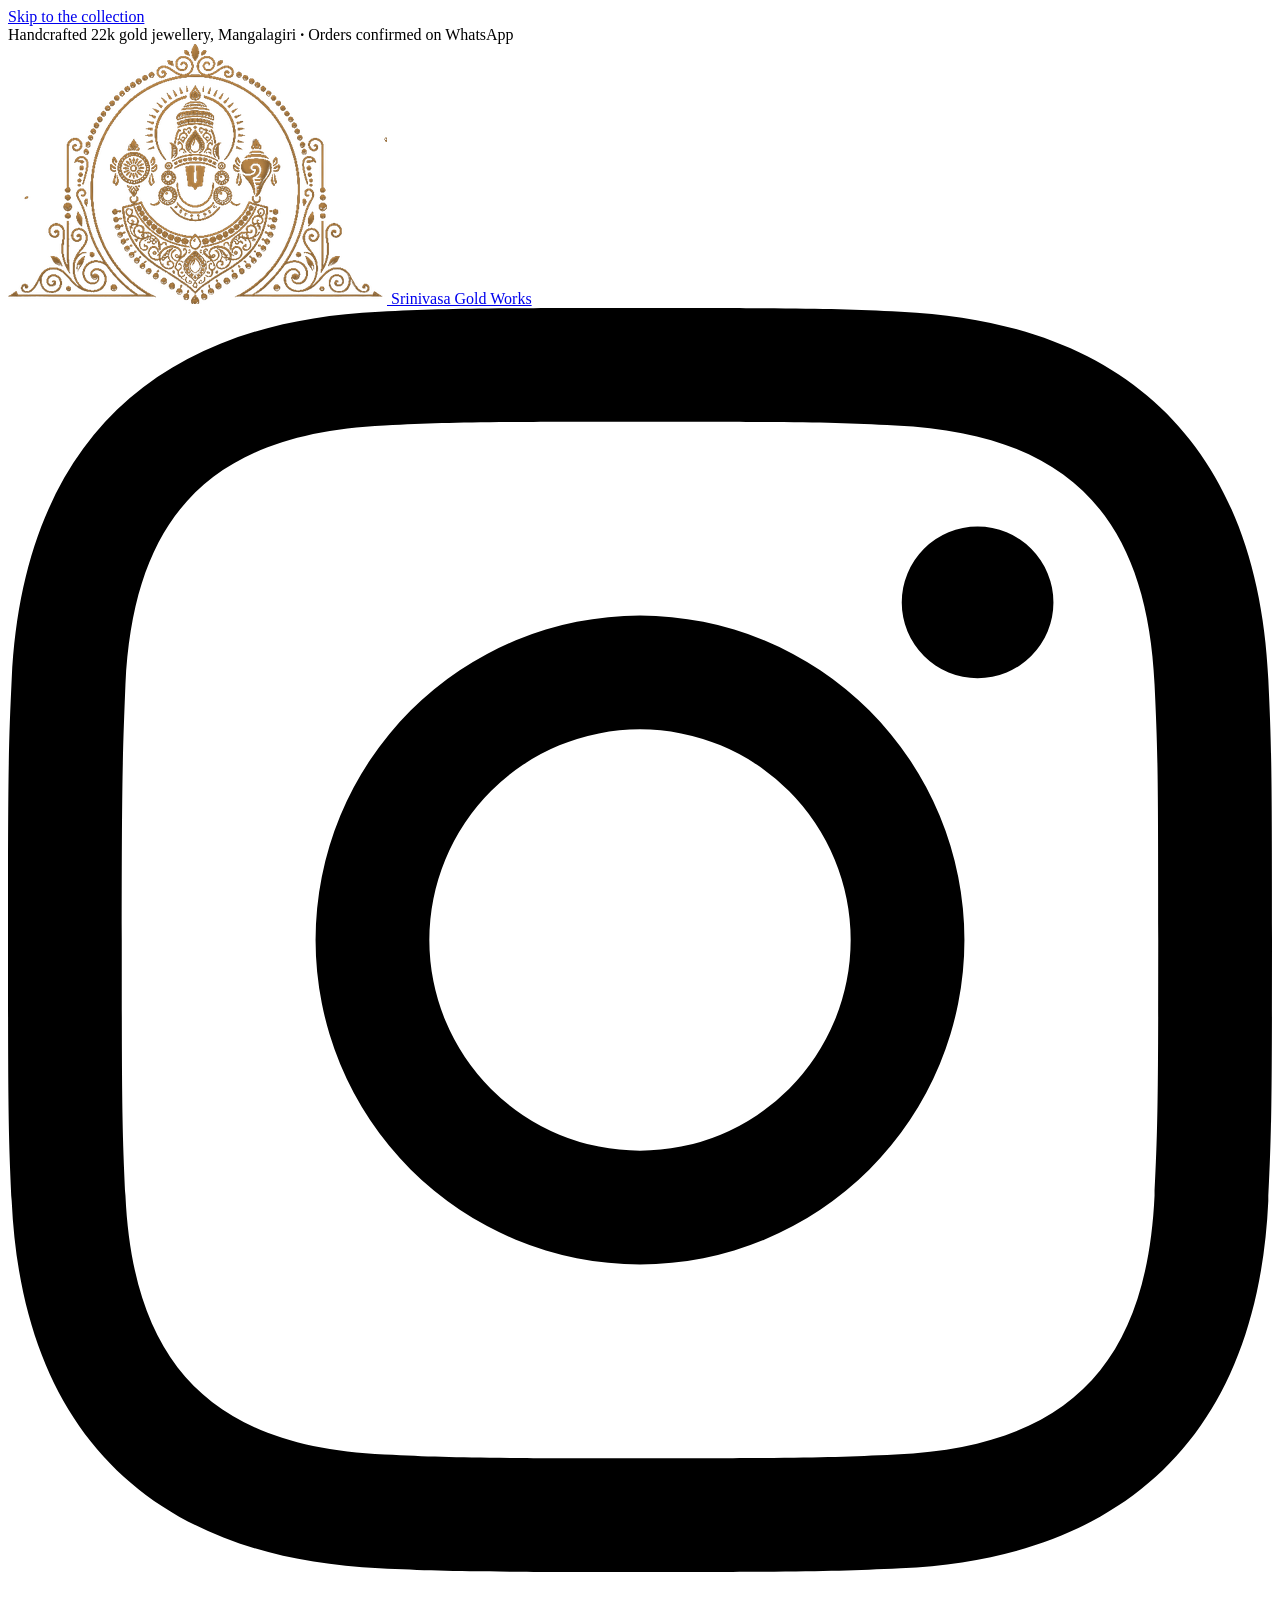
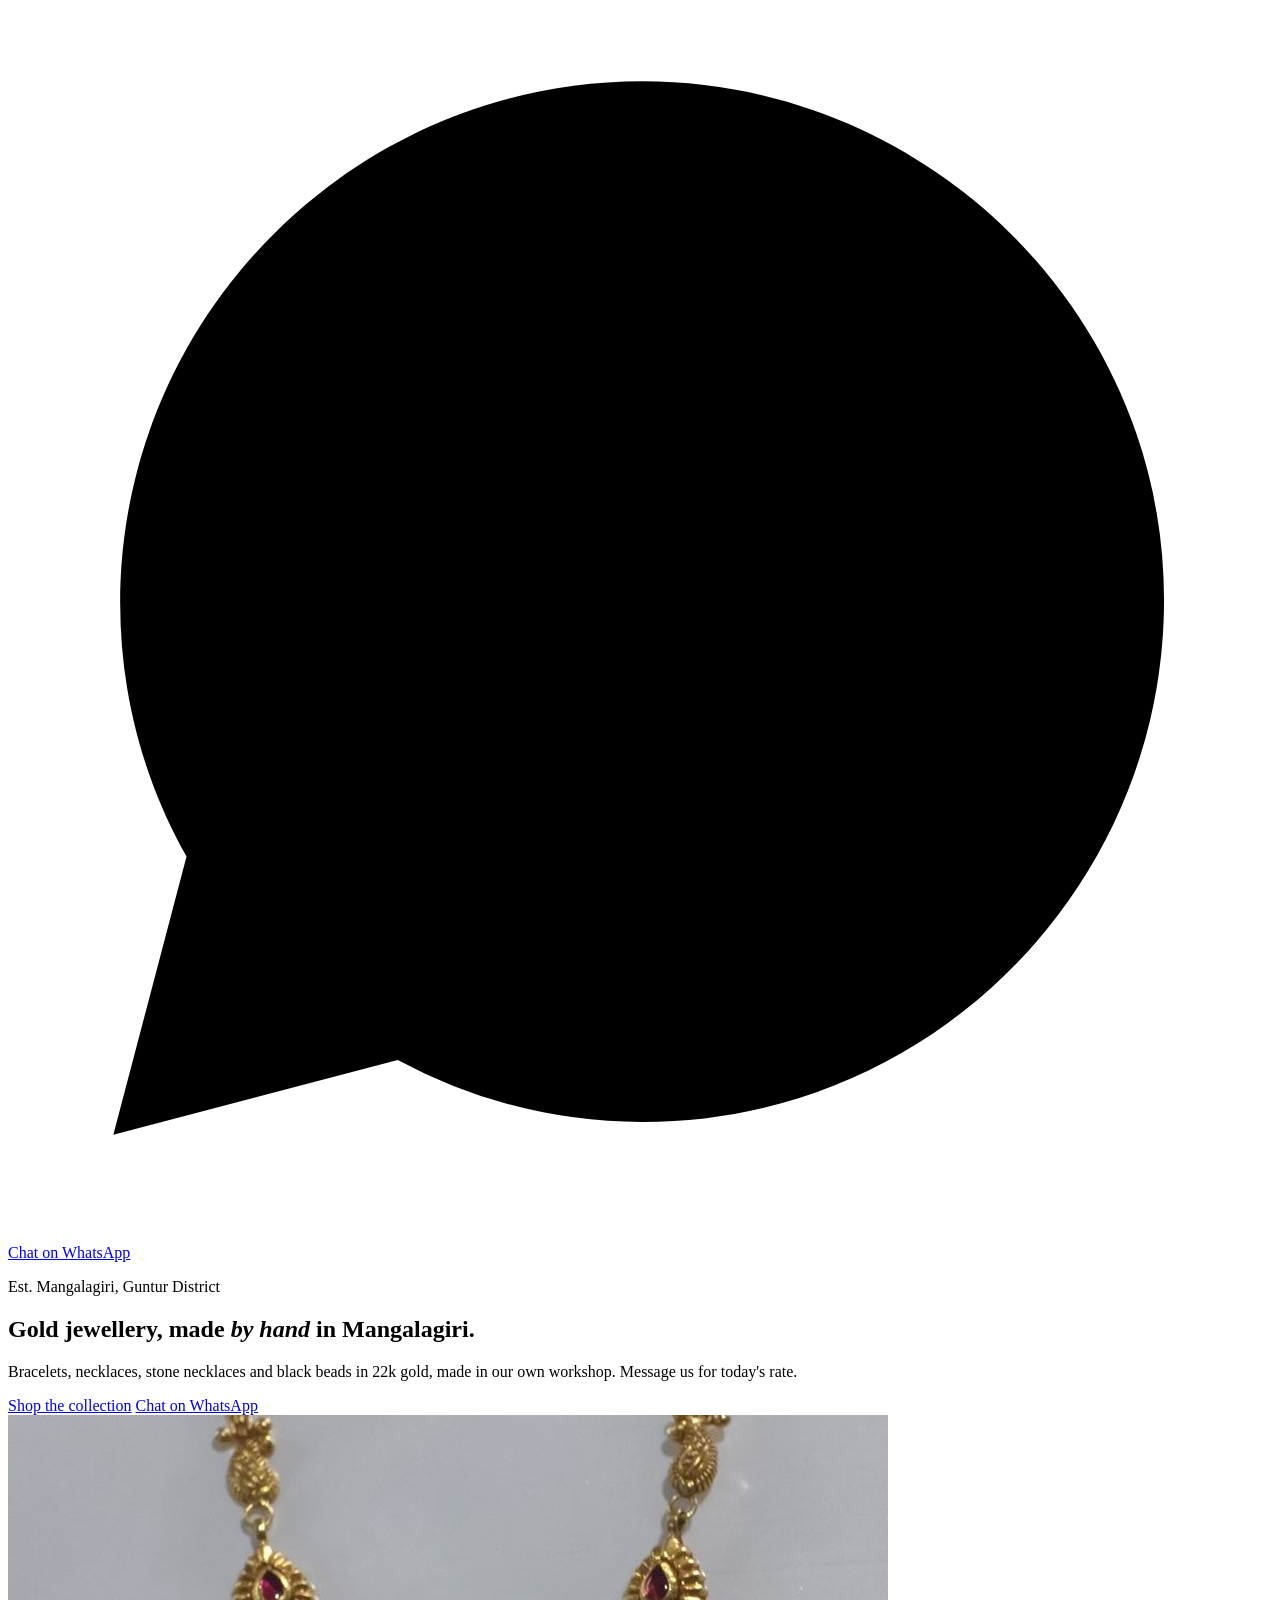
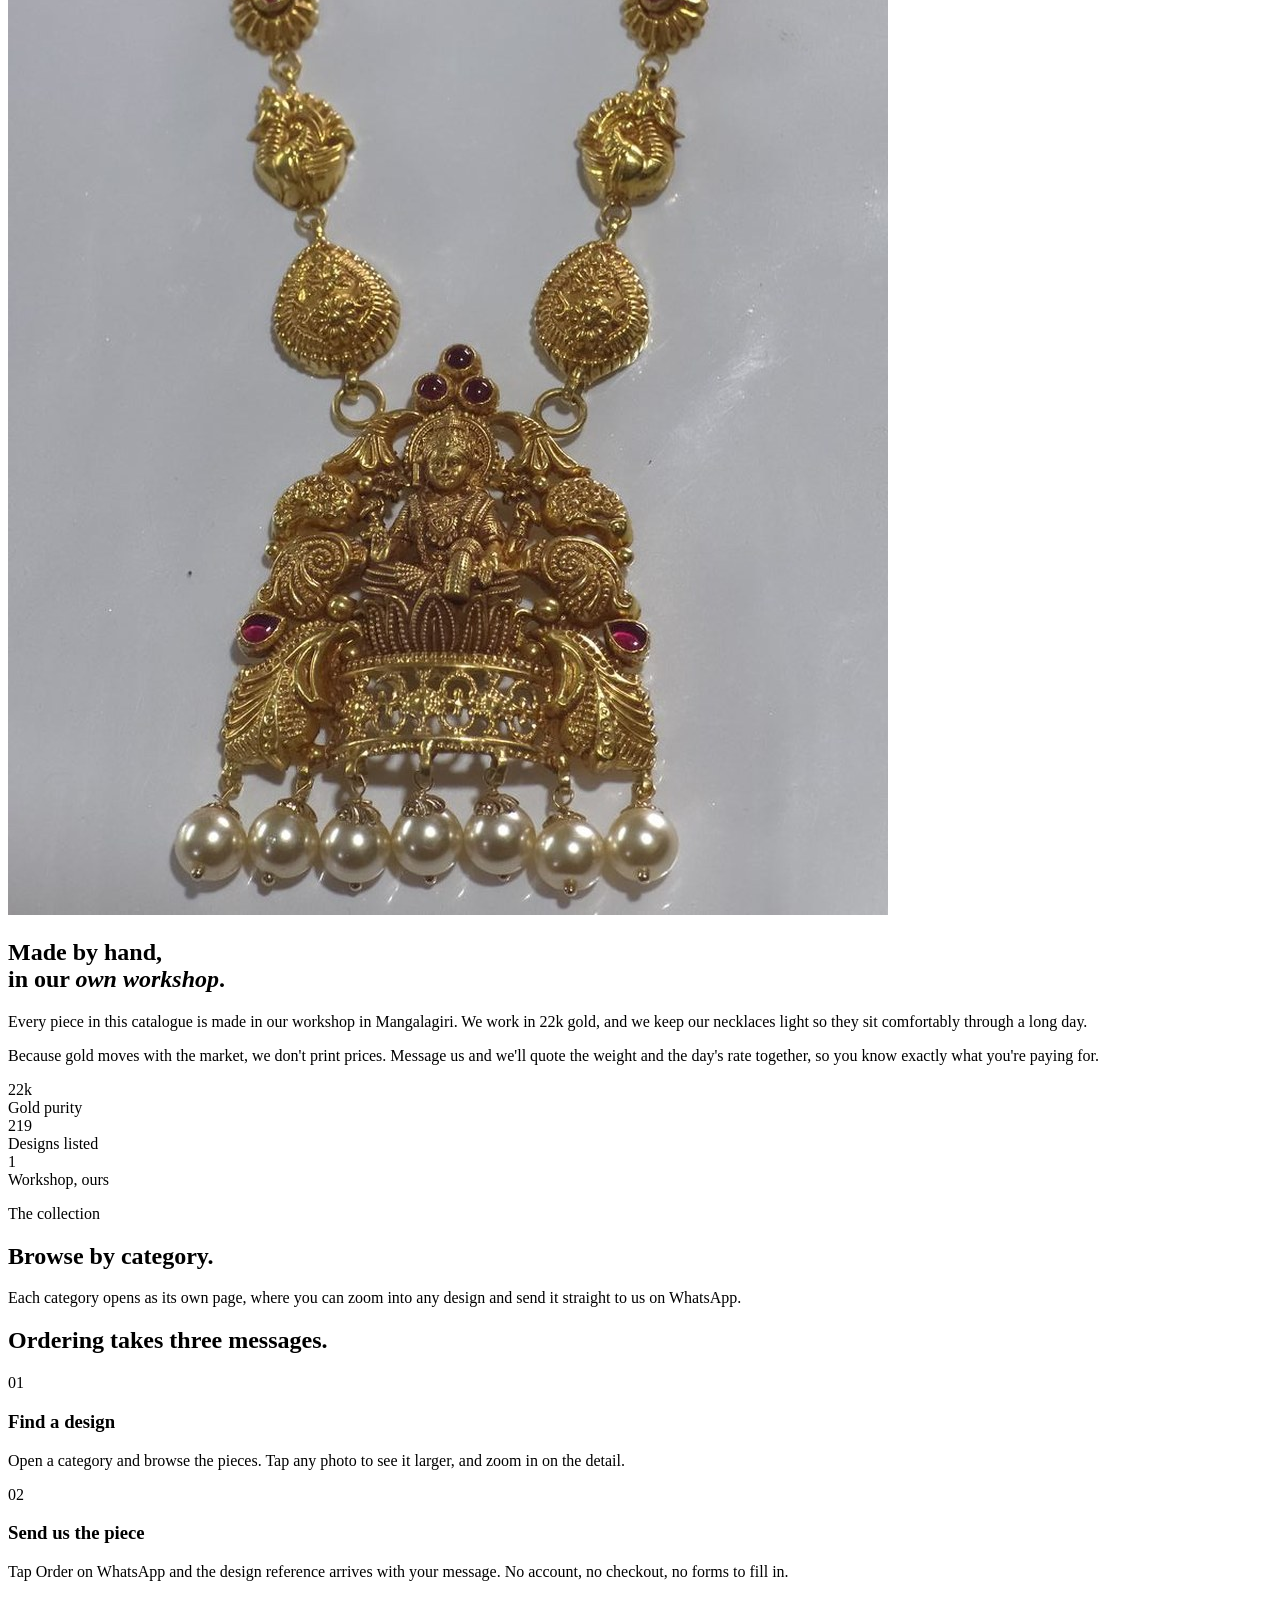
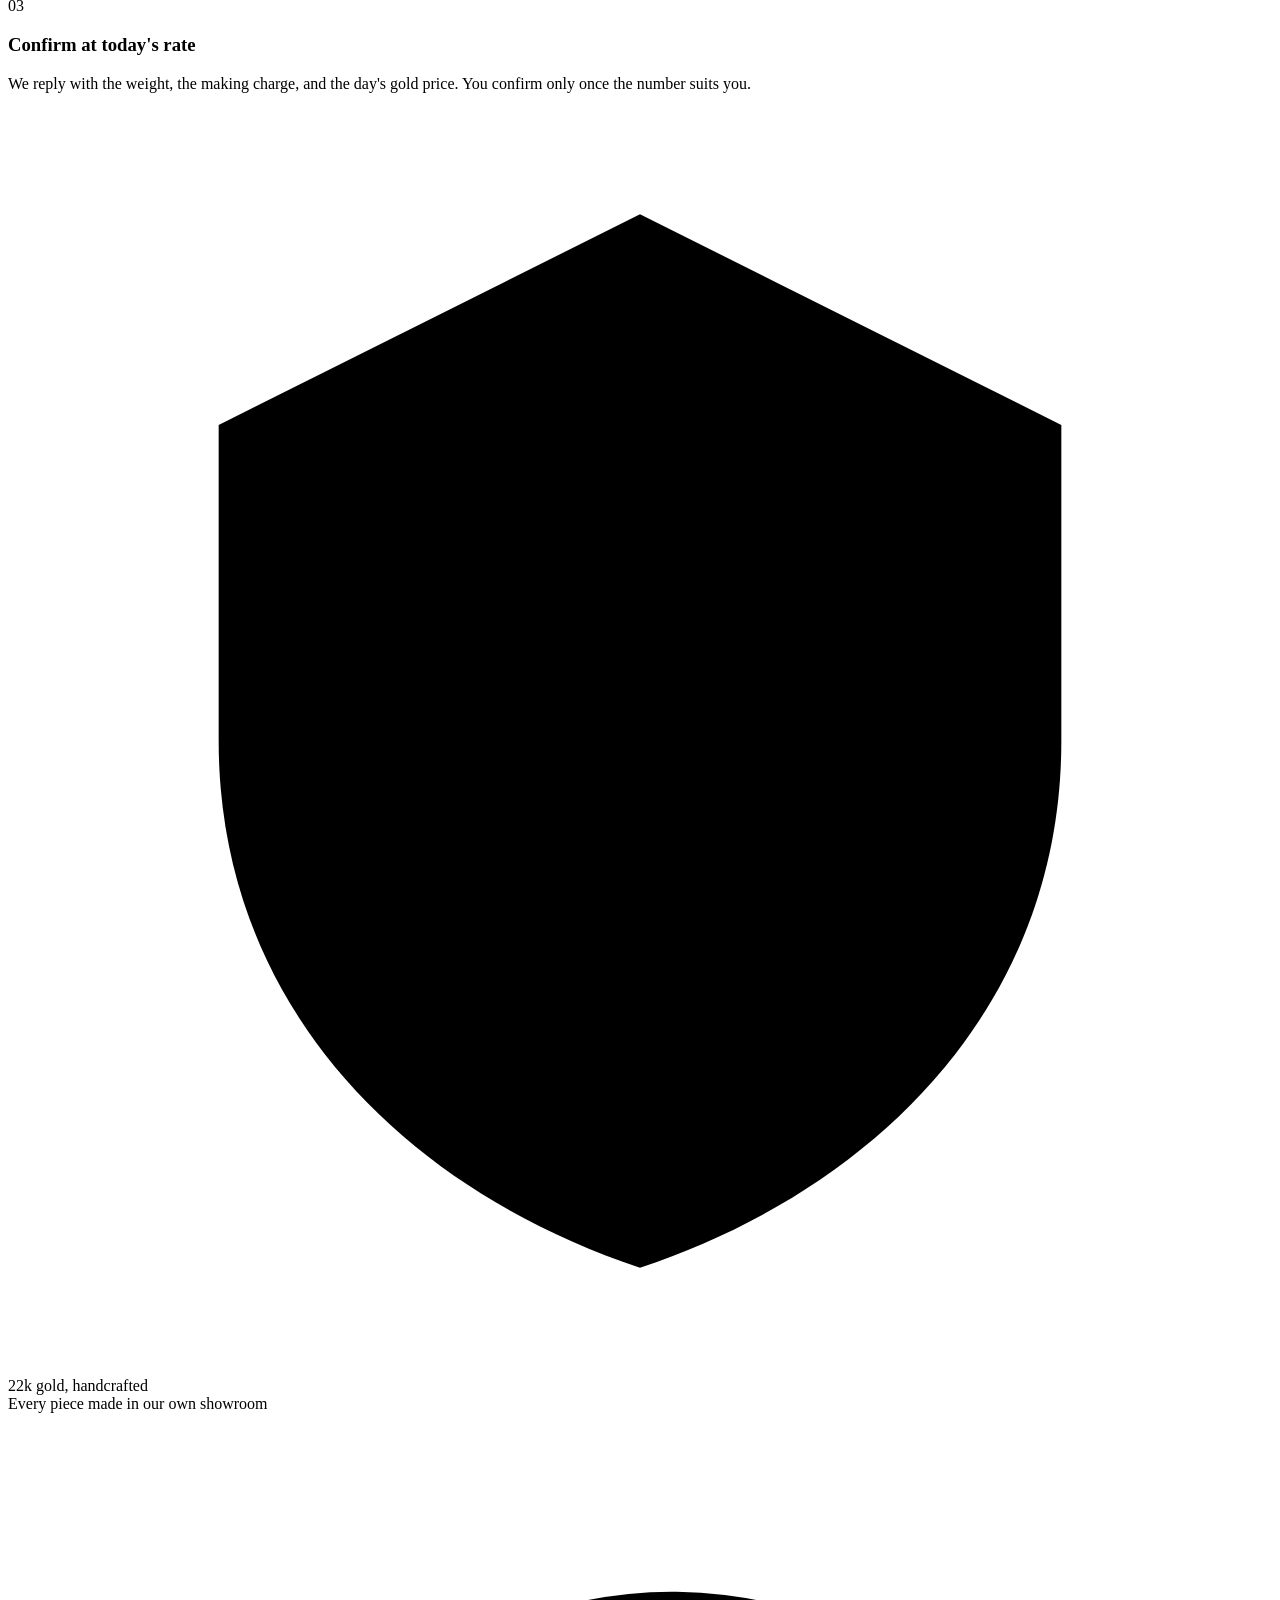
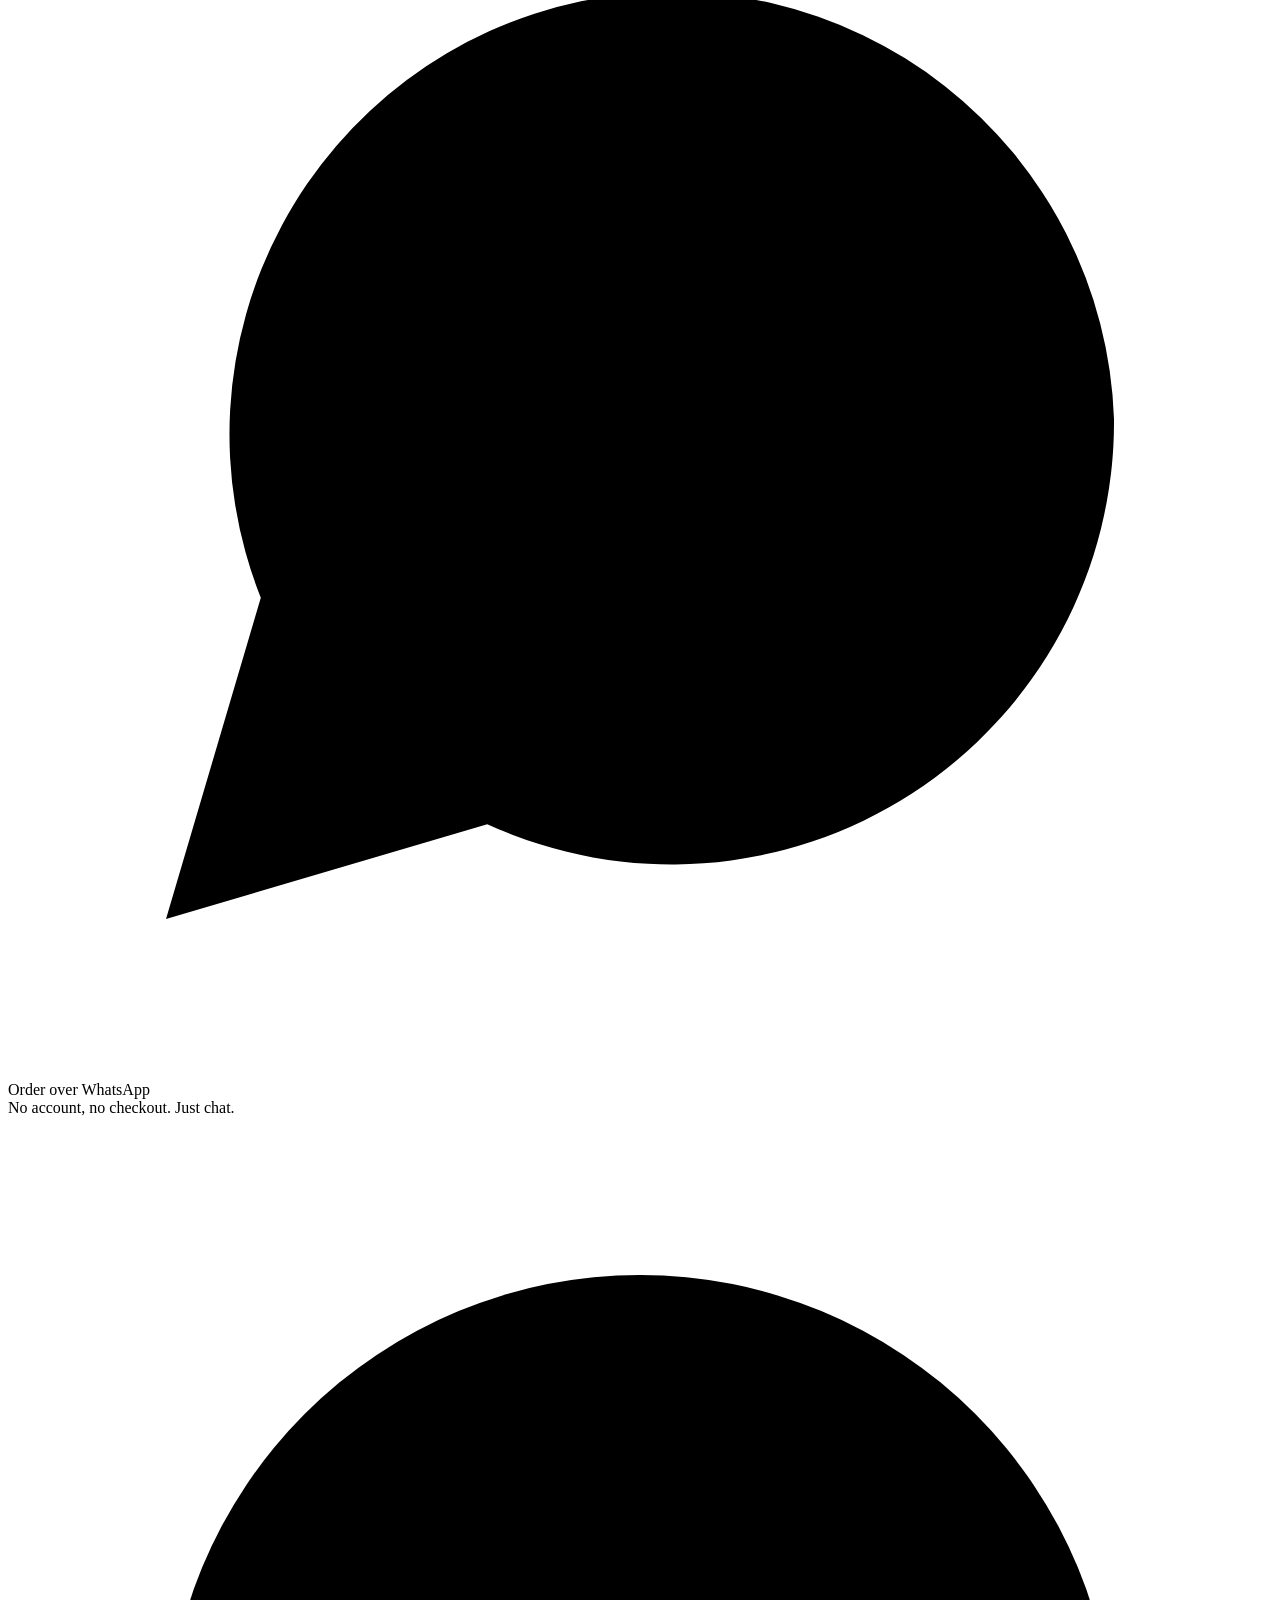
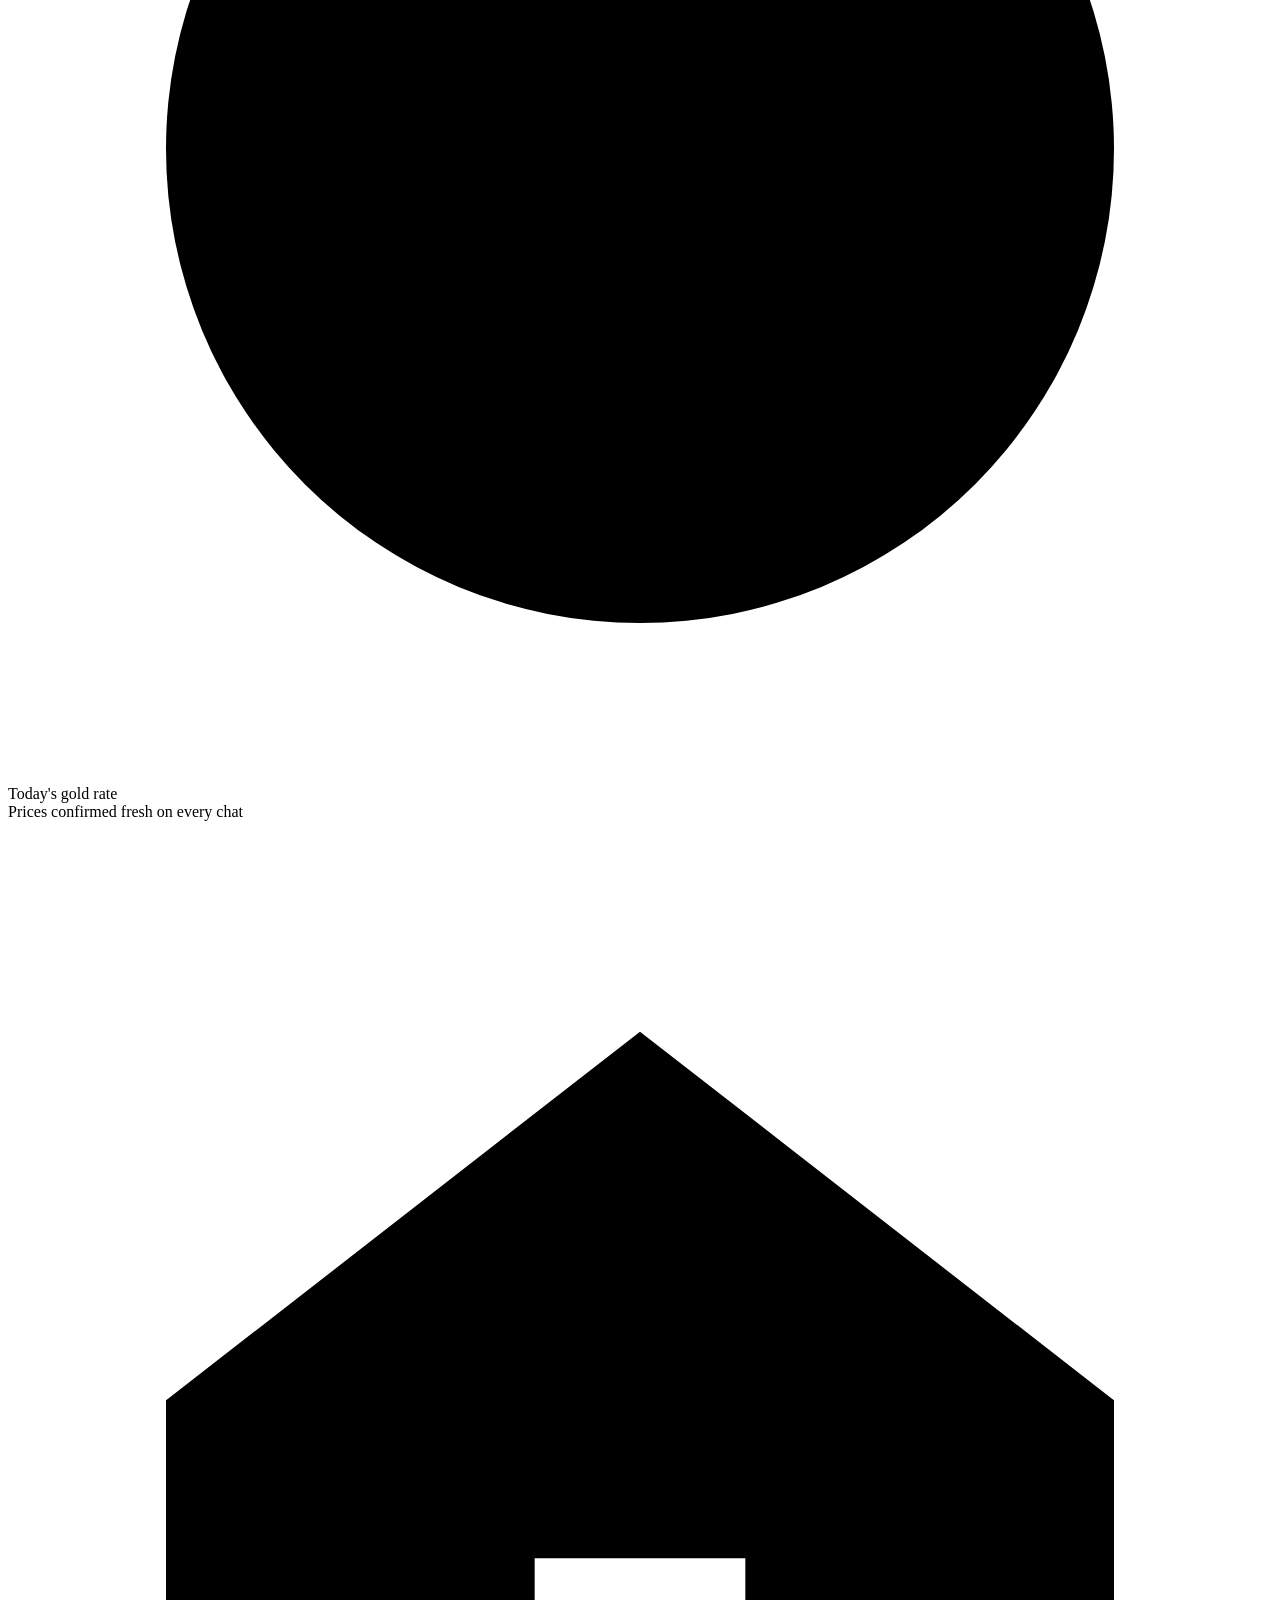
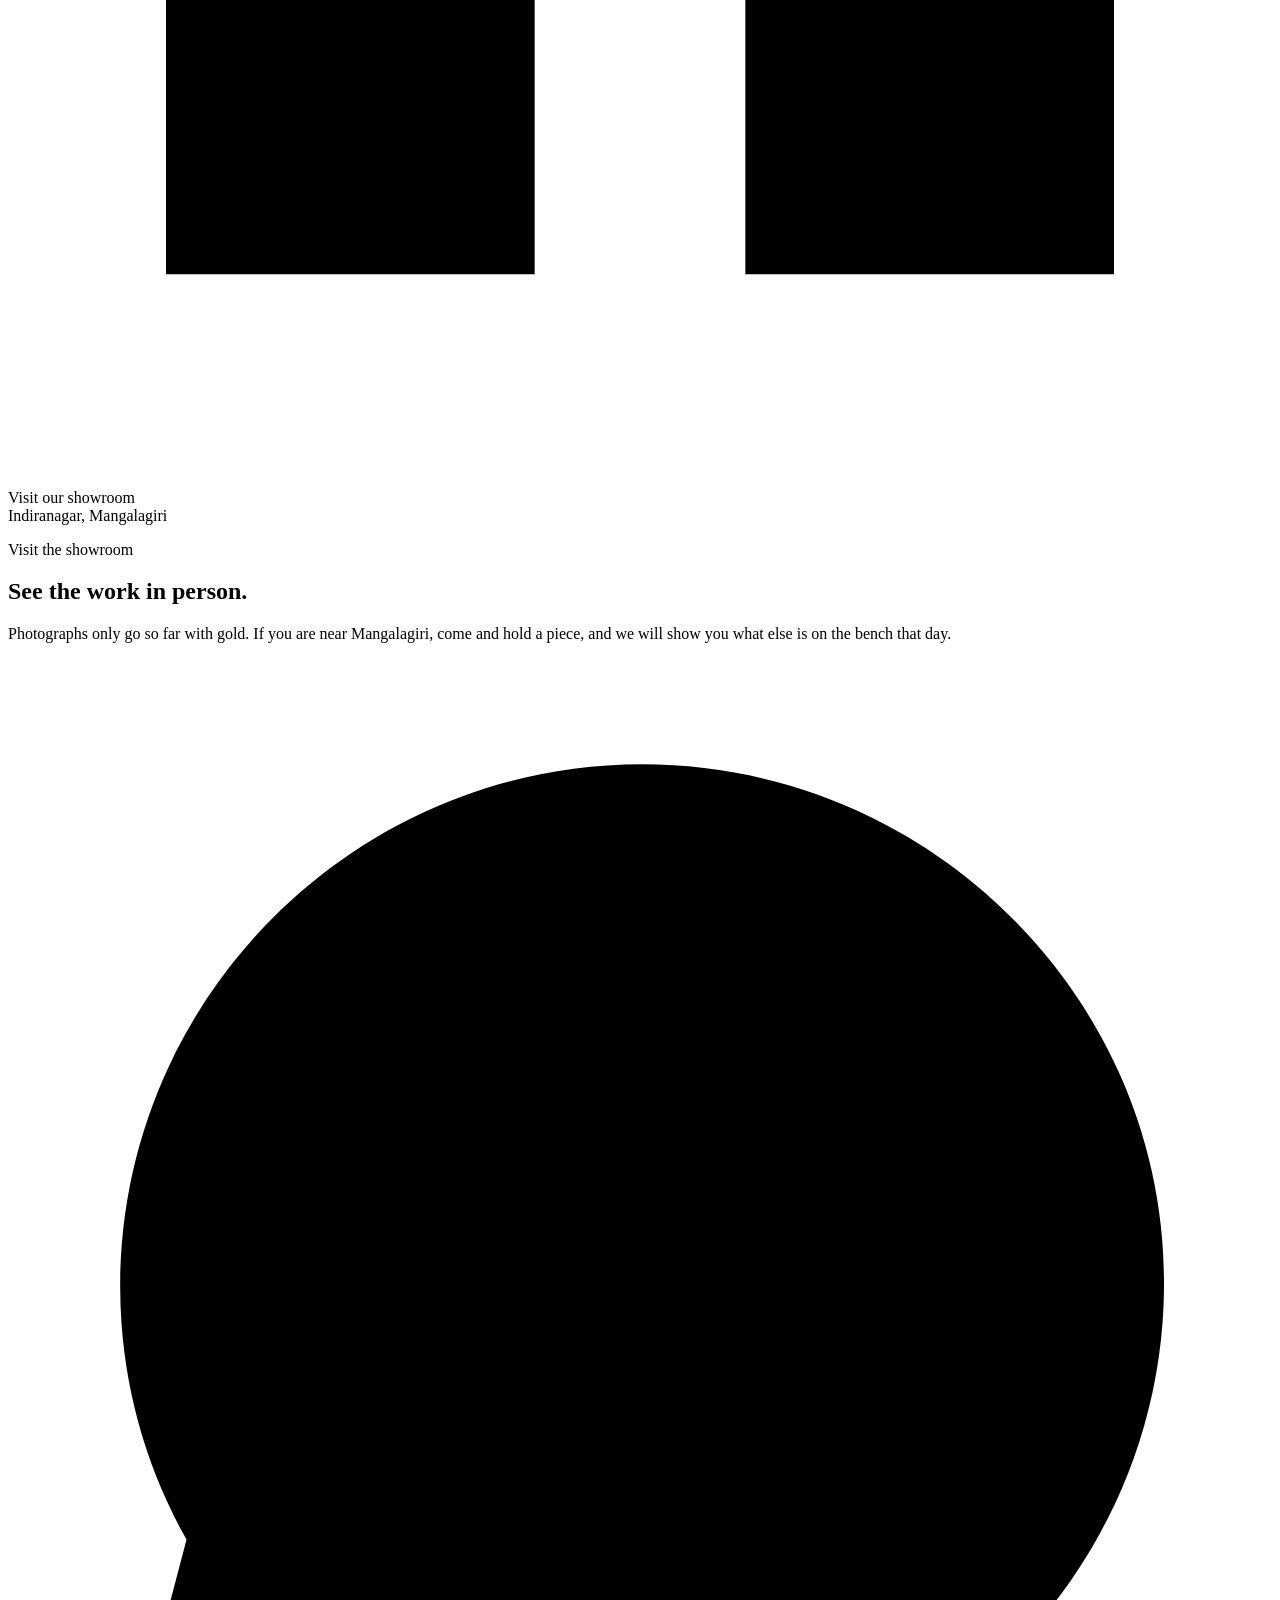
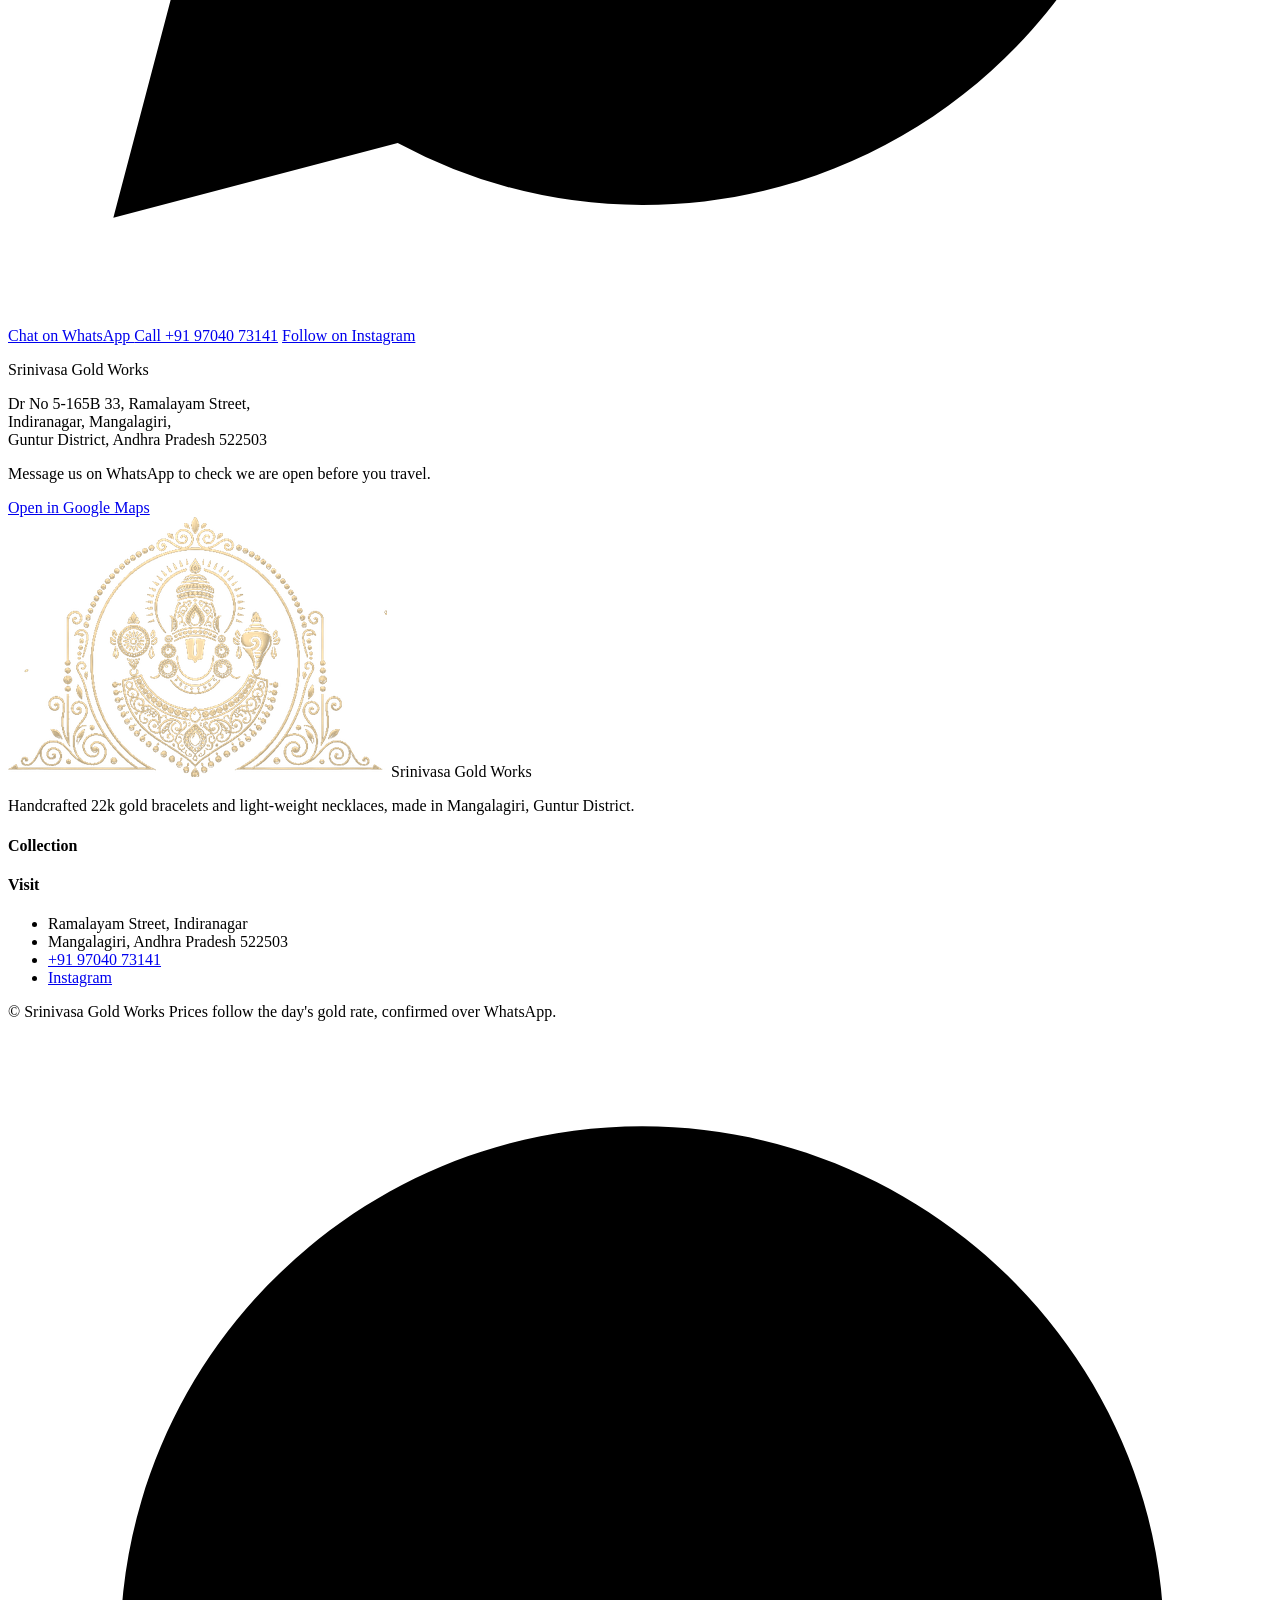
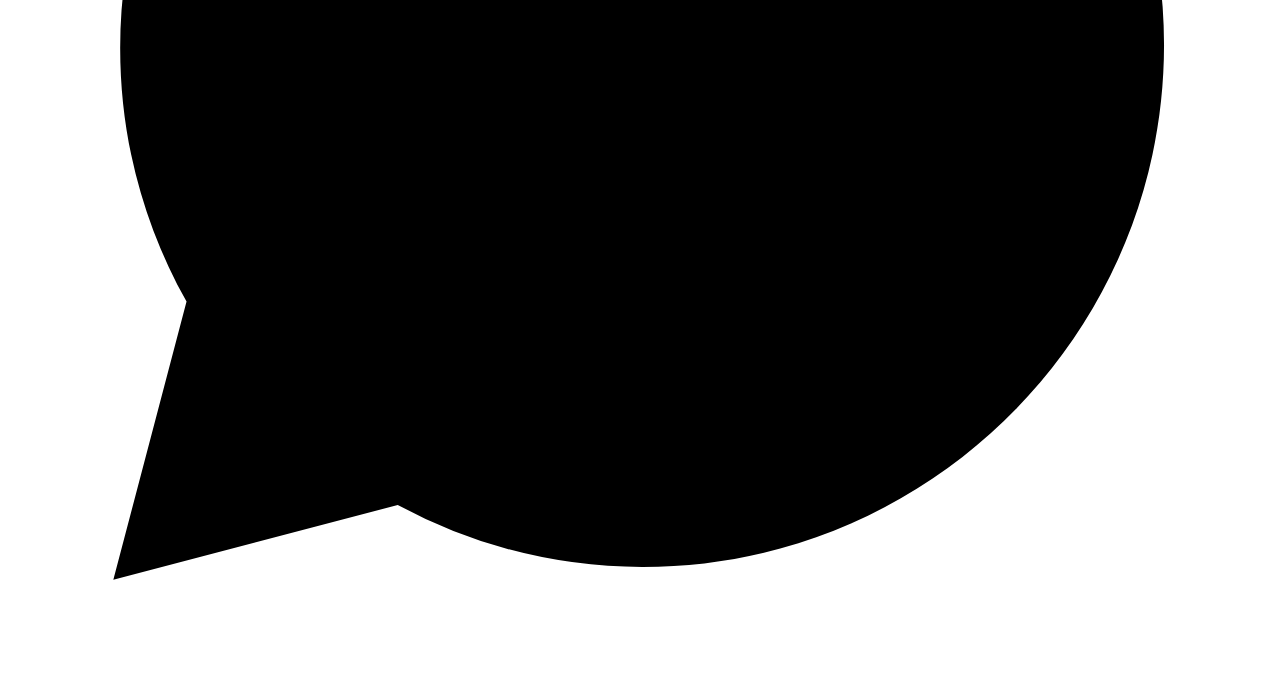
==== index.html @ 6094f3c2 "Never leave content invisible waiting on the reveal observer Hero and section text start at opacity:" ====
<!DOCTYPE html>
<html lang="en">
<head>
<meta charset="UTF-8">
<meta name="viewport" content="width=device-width, initial-scale=1.0">
<title>Srinivasa Gold Works — Fine Gold Jewellery in Mangalagiri</title>
<meta name="description" content="Handcrafted 22k gold bracelets, necklaces, stone necklaces and black beads from Srinivasa Gold Works, Mangalagiri. Browse the collection and confirm today's rate on WhatsApp.">
<meta name="theme-color" content="#0F2338">

<!-- Link preview for WhatsApp shares. Points at GitHub Pages; update both URLs if
     a custom domain is added later. -->
<meta property="og:type" content="website">
<meta property="og:site_name" content="Srinivasa Gold Works">
<meta property="og:title" content="Srinivasa Gold Works — Fine Gold Jewellery in Mangalagiri">
<meta property="og:description" content="Handcrafted 22k gold bracelets and light-weight necklaces. Confirm today's rate on WhatsApp.">
<meta property="og:image" content="https://srinivasagoldworks916.github.io/images/og-card.jpg">
<meta property="og:url" content="https://srinivasagoldworks916.github.io/">
<meta name="twitter:card" content="summary_large_image">

<link rel="icon" type="image/png" href="images/favicon.png">

<link rel="preconnect" href="https://fonts.googleapis.com">
<link rel="preconnect" href="https://fonts.gstatic.com" crossorigin>
<link rel="stylesheet" href="https://fonts.googleapis.com/css2?family=Cormorant+Garamond:ital,wght@0,400;0,500;0,600;0,700;1,400&family=Inter:wght@400;500;600;700&display=swap">
<link rel="stylesheet" href="css/site.css">
<noscript><style>.reveal{opacity:1;transform:none}</style></noscript>
</head>
<body data-page="home">

<a class="skip-link" href="#collection">Skip to the collection</a>

<div class="announce">Handcrafted 22k gold jewellery, Mangalagiri <b>·</b> Orders confirmed on WhatsApp</div>

<header id="siteHeader">
  <div class="header-inner">
    <a class="brand serif" href="index.html" aria-label="Srinivasa Gold Works, home">
      <img src="images/logo-mark.png" alt="" aria-hidden="true">
      Srinivasa Gold Works
    </a>
    <nav class="catnav" id="navChips" aria-label="Sections"></nav>
    <a class="icon-btn" id="headerIg" href="#" target="_blank" rel="noopener" aria-label="Follow Srinivasa Gold Works on Instagram">
      <svg viewBox="0 0 24 24" aria-hidden="true"><path d="M12 2.16c3.2 0 3.58.01 4.85.07 3.25.15 4.77 1.69 4.92 4.92.06 1.27.07 1.65.07 4.85s-.01 3.58-.07 4.85c-.15 3.23-1.66 4.77-4.92 4.92-1.27.06-1.64.07-4.85.07s-3.58-.01-4.85-.07c-3.26-.15-4.77-1.7-4.92-4.92-.06-1.27-.07-1.65-.07-4.85s.02-3.58.07-4.85c.15-3.23 1.66-4.77 4.92-4.92 1.27-.06 1.65-.07 4.85-.07zM12 0C8.74 0 8.33.01 7.05.07c-4.35.2-6.78 2.62-6.98 6.98C.01 8.33 0 8.74 0 12s.01 3.67.07 4.95c.2 4.36 2.62 6.78 6.98 6.98C8.33 23.99 8.74 24 12 24s3.67-.01 4.95-.07c4.35-.2 6.78-2.62 6.98-6.98.06-1.28.07-1.69.07-4.95s-.01-3.67-.07-4.95c-.2-4.35-2.62-6.78-6.98-6.98C15.67.01 15.26 0 12 0zm0 5.84A6.16 6.16 0 1 0 12 18.16 6.16 6.16 0 0 0 12 5.84zM12 16a4 4 0 1 1 0-8 4 4 0 0 1 0 8zm6.41-11.85a1.44 1.44 0 1 0 0 2.88 1.44 1.44 0 0 0 0-2.88z"/></svg>
    </a>
    <a class="btn-wa" id="headerWa" href="#" target="_blank" rel="noopener">
      <svg viewBox="0 0 24 24" aria-hidden="true"><path d="M12.04 2C6.58 2 2.13 6.45 2.13 11.91c0 1.75.46 3.39 1.26 4.81L2 22l5.4-1.42a9.87 9.87 0 0 0 4.64 1.18h.01c5.46 0 9.9-4.45 9.9-9.91C21.96 6.45 17.5 2 12.04 2z"/></svg>
      Chat on WhatsApp
    </a>
  </div>
</header>

<main id="top">

  <section class="hero">
    <div class="hero-inner">
      <div>
        <p class="eyebrow reveal">Est. Mangalagiri, Guntur District</p>
        <h1 class="reveal" style="--d:90ms">Gold jewellery, made <em>by hand</em> in Mangalagiri.</h1>
        <p class="reveal" style="--d:180ms">Bracelets, necklaces, stone necklaces and black beads in 22k gold, made in our own workshop. Message us for today's rate.</p>
        <div class="hero-actions reveal" style="--d:260ms">
          <a class="btn-gold" href="#collection">Shop the collection</a>
          <a class="btn-ghost" id="heroWa" href="#" target="_blank" rel="noopener">Chat on WhatsApp</a>
        </div>
      </div>
      <div class="hero-frame reveal" style="--d:340ms">
        <img id="heroPhoto" src="images/hero.jpg"
             alt="A 22k gold temple necklace pendant with ruby and pearl detail">
      </div>
    </div>
  </section>

  <template id="framePlaceholder">
    <div class="frame-empty">
      <svg viewBox="0 0 24 24" fill="none" aria-hidden="true">
        <path d="M12 2 L4 9 L12 22 L20 9 Z" stroke="#E4C99A" stroke-width="1"/>
        <path d="M4 9 H20 M8.5 9 L12 2 L15.5 9" stroke="#E4C99A" stroke-width=".7"/>
      </svg>
      <span>Photography coming soon</span>
    </div>
  </template>

  <section class="craft">
    <div class="wrap craft-grid">
      <h2 class="reveal">Made by hand,<br>in our <em>own workshop</em>.</h2>
      <div class="craft-body">
        <p class="reveal">Every piece in this catalogue is made in our workshop in Mangalagiri. We work in 22k gold, and we keep our necklaces light so they sit comfortably through a long day.</p>
        <p class="reveal" style="--d:90ms">Because gold moves with the market, we don't print prices. Message us and we'll quote the weight and the day's rate together, so you know exactly what you're paying for.</p>
        <div class="craft-marks reveal" style="--d:180ms">
          <div><div class="n">22k</div><div class="l">Gold purity</div></div>
          <div><div class="n" id="pieceCount">219</div><div class="l">Designs listed</div></div>
          <div><div class="n">1</div><div class="l">Workshop, ours</div></div>
        </div>
      </div>
    </div>
  </section>

  <section class="collection" id="collection">
    <div class="wrap">
      <div class="section-head">
        <div>
          <p class="eyebrow reveal">The collection</p>
          <h2 class="reveal" style="--d:80ms">Browse by category.</h2>
        </div>
        <p class="lede reveal" style="--d:140ms">Each category opens as its own page, where you can zoom into any design and send it straight to us on WhatsApp.</p>
      </div>

      <div class="cat-tiles" id="catTiles"></div>
    </div>
  </section>

  <section class="process">
    <div class="wrap">
      <h2 class="reveal">Ordering takes three messages.</h2>
      <div class="steps">
        <div class="step reveal">
          <div class="num">01</div>
          <div>
            <h3>Find a design</h3>
            <p>Open a category and browse the pieces. Tap any photo to see it larger, and zoom in on the detail.</p>
          </div>
        </div>
        <div class="step reveal" style="--d:90ms">
          <div class="num">02</div>
          <div>
            <h3>Send us the piece</h3>
            <p>Tap Order on WhatsApp and the design reference arrives with your message. No account, no checkout, no forms to fill in.</p>
          </div>
        </div>
        <div class="step reveal" style="--d:180ms">
          <div class="num">03</div>
          <div>
            <h3>Confirm at today's rate</h3>
            <p>We reply with the weight, the making charge, and the day's gold price. You confirm only once the number suits you.</p>
          </div>
        </div>
      </div>
    </div>
  </section>

  <section class="trust">
    <div class="wrap trust-grid">
      <div class="trust-item reveal">
        <svg viewBox="0 0 24 24" stroke-width="1.5" aria-hidden="true"><path d="M12 2 L20 6 V12 C20 17 16.5 20.5 12 22 C7.5 20.5 4 17 4 12 V6 Z"/><path d="M9 12 L11 14 L15.5 9.5"/></svg>
        <div><div class="t-title">22k gold, handcrafted</div><div class="t-sub">Every piece made in our own showroom</div></div>
      </div>
      <div class="trust-item reveal" style="--d:70ms">
        <svg viewBox="0 0 24 24" stroke-width="1.5" aria-hidden="true"><path d="M21 11.5a8.4 8.4 0 0 1-11.9 7.7L3 21l1.8-6.1A8.4 8.4 0 1 1 21 11.5z"/></svg>
        <div><div class="t-title">Order over WhatsApp</div><div class="t-sub">No account, no checkout. Just chat.</div></div>
      </div>
      <div class="trust-item reveal" style="--d:140ms">
        <svg viewBox="0 0 24 24" stroke-width="1.5" aria-hidden="true"><circle cx="12" cy="12" r="9"/><path d="M12 7 V12 L15.5 14"/></svg>
        <div><div class="t-title">Today's gold rate</div><div class="t-sub">Prices confirmed fresh on every chat</div></div>
      </div>
      <div class="trust-item reveal" style="--d:210ms">
        <svg viewBox="0 0 24 24" stroke-width="1.5" aria-hidden="true"><path d="M3 11 L12 4 L21 11 V20 H14 V14 H10 V20 H3 Z"/></svg>
        <div><div class="t-title">Visit our showroom</div><div class="t-sub">Indiranagar, Mangalagiri</div></div>
      </div>
    </div>
  </section>

  <section class="visit">
    <div class="wrap visit-grid">
      <div>
        <p class="eyebrow reveal">Visit the showroom</p>
        <h2 class="reveal" style="--d:80ms">See the work in person.</h2>
        <p class="reveal" style="--d:140ms">Photographs only go so far with gold. If you are near Mangalagiri, come and hold a piece, and we will show you what else is on the bench that day.</p>
        <div class="visit-actions reveal" style="--d:200ms">
          <a class="btn-wa" id="visitWa" href="#" target="_blank" rel="noopener">
            <svg viewBox="0 0 24 24" aria-hidden="true"><path d="M12.04 2C6.58 2 2.13 6.45 2.13 11.91c0 1.75.46 3.39 1.26 4.81L2 22l5.4-1.42a9.87 9.87 0 0 0 4.64 1.18h.01c5.46 0 9.9-4.45 9.9-9.91C21.96 6.45 17.5 2 12.04 2z"/></svg>
            Chat on WhatsApp
          </a>
          <a class="link-gold" href="tel:+919704073141">Call +91 97040 73141</a>
          <a class="link-gold" id="visitIg" href="#" target="_blank" rel="noopener">Follow on Instagram</a>
        </div>
      </div>
      <div class="address-card reveal" style="--d:120ms">
        <p class="card-brand serif">Srinivasa Gold Works</p>
        <p class="addr">Dr No 5-165B 33, Ramalayam Street,<br>Indiranagar, Mangalagiri,<br>Guntur District, Andhra Pradesh 522503</p>
        <p class="meta">Message us on WhatsApp to check we are open before you travel.</p>
        <a class="map" id="mapLink" href="#" target="_blank" rel="noopener">Open in Google Maps</a>
      </div>
    </div>
  </section>

</main>

<footer>
  <div class="wrap">
    <div class="foot-grid">
      <div>
        <div class="foot-brand">
          <img src="images/logo-mark-light.png" alt="" aria-hidden="true">
          Srinivasa Gold Works
        </div>
        <p class="foot-tag">Handcrafted 22k gold bracelets and light-weight necklaces, made in Mangalagiri, Guntur District.</p>
      </div>
      <div class="foot-col">
        <h4>Collection</h4>
        <ul id="footCats"></ul>
      </div>
      <div class="foot-col">
        <h4>Visit</h4>
        <ul>
          <li>Ramalayam Street, Indiranagar</li>
          <li>Mangalagiri, Andhra Pradesh 522503</li>
          <li><a href="tel:+919704073141">+91 97040 73141</a></li>
          <li><a href="https://www.instagram.com/srinivasagoldworks/" target="_blank" rel="noopener">Instagram</a></li>
        </ul>
      </div>
    </div>
    <div class="foot-bot">
      <span>&copy; <span id="year"></span> Srinivasa Gold Works</span>
      <span>Prices follow the day's gold rate, confirmed over WhatsApp.</span>
    </div>
  </div>
</footer>

<a class="fab" id="fabWa" href="#" target="_blank" rel="noopener" aria-label="Chat with us on WhatsApp">
  <svg viewBox="0 0 24 24" aria-hidden="true"><path d="M12.04 2C6.58 2 2.13 6.45 2.13 11.91c0 1.75.46 3.39 1.26 4.81L2 22l5.4-1.42a9.87 9.87 0 0 0 4.64 1.18h.01c5.46 0 9.9-4.45 9.9-9.91C21.96 6.45 17.5 2 12.04 2z"/></svg>
</a>

<script src="js/catalog.js"></script>
<script src="js/site.js"></script>
<script src="js/home.js"></script>
</body>
</html>
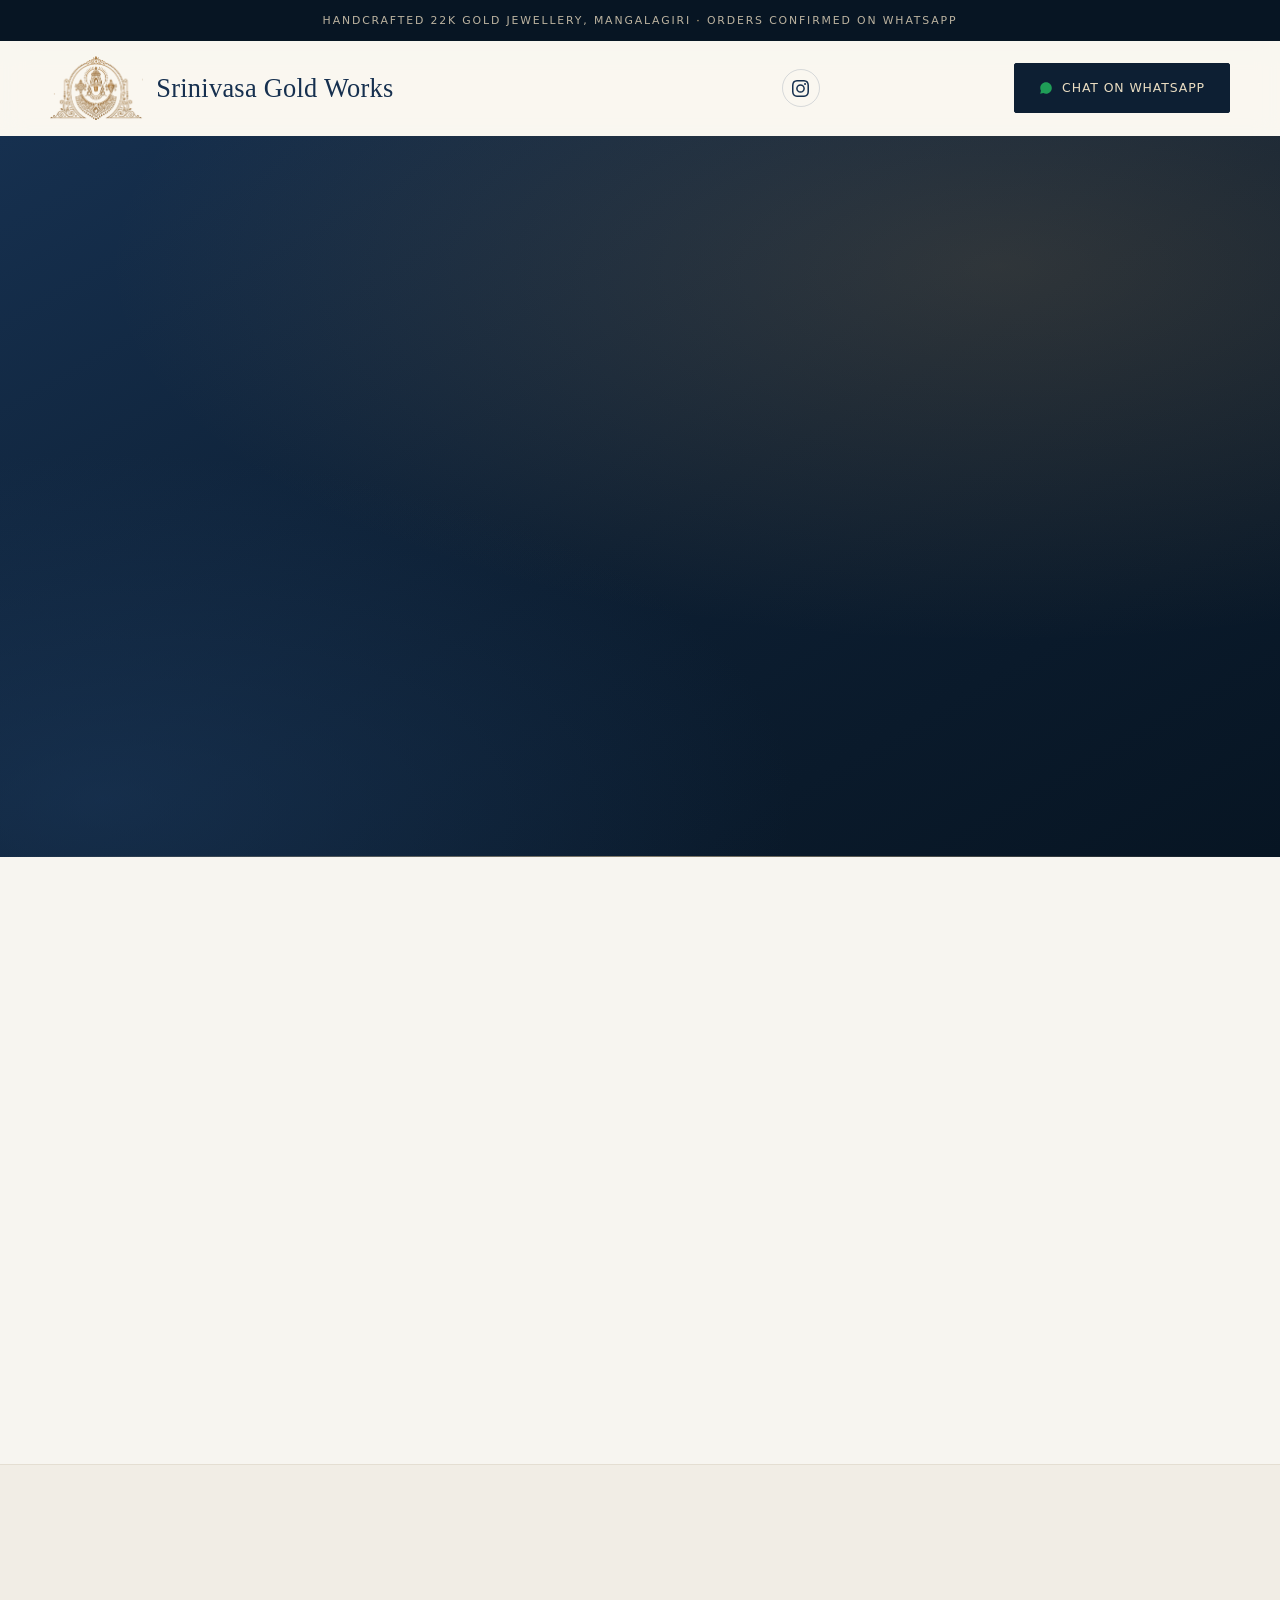
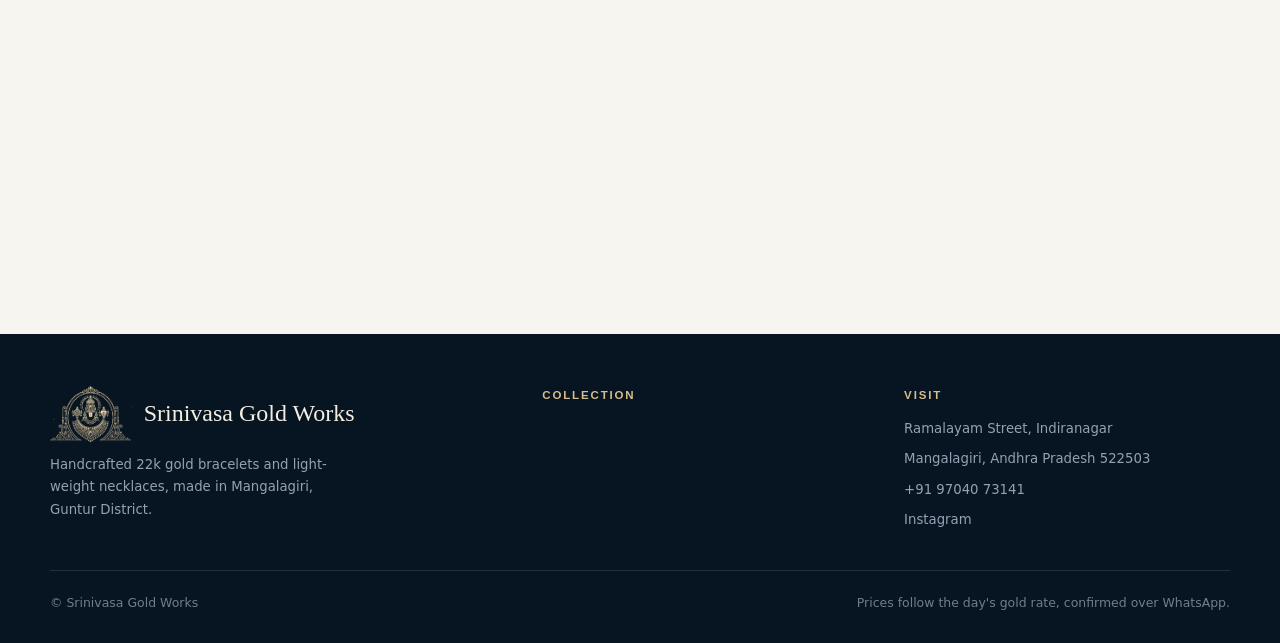
==== commit 34899f66: "Sharpen the interactions: wipe-fill buttons, fading photos, closing CTA - Buttons share one mechanic" ====
--- a/index.html
+++ b/index.html
@@ -23,7 +23,7 @@
 <link rel="preconnect" href="https://fonts.gstatic.com" crossorigin>
 <link rel="stylesheet" href="https://fonts.googleapis.com/css2?family=Cormorant+Garamond:ital,wght@0,400;0,500;0,600;0,700;1,400&family=Inter:wght@400;500;600;700&display=swap">
 <link rel="stylesheet" href="css/site.css">
-<noscript><style>.reveal{opacity:1;transform:none}</style></noscript>
+<noscript><style>.reveal{opacity:1;transform:none}.card-media img,.cat-tile-img{opacity:1}</style></noscript>
 </head>
 <body data-page="home">
 
--- a/css/site.css
+++ b/css/site.css
@@ -0,0 +1,590 @@
+:root{
+  /* Quiet ivory ground, deep ink, one champagne accent. Generous air; hairline rules. */
+  --bg:          #F7F5F0;
+  --cream-deep:  #F1EDE5;
+  --panel:       #FCFBF8;
+  --line:        #E4DED2;
+  --well:        #E8E3D9;
+
+  --navy:        #16304F;
+  --navy-deep:   #0D1F33;
+  --navy-ink:    #071523;
+
+  --gold:        #A8824C;
+  --gold-light:  #D8BC8C;
+  --gold-pale:   #EADDC2;
+
+  --ink:         #1F1C18;
+  --muted:       #7C7568;
+  --muted-light: #A39A8B;
+
+  --whatsapp:      #1F9D57;
+  --whatsapp-dark: #188046;
+
+  --maxw: 1240px;
+  --pad:  30px;
+  --ease: cubic-bezier(.16, 1, .3, 1);
+}
+
+*{ box-sizing:border-box; margin:0; padding:0; }
+html{ scroll-behavior:smooth; scroll-padding-top:96px; -webkit-text-size-adjust:100%; }
+body{
+  background:var(--bg); color:var(--ink);
+  font-family:'Inter',system-ui,sans-serif; line-height:1.6;
+  -webkit-font-smoothing:antialiased; overflow-x:hidden;
+}
+h1,h2,h3,.serif{
+  font-family:'Cormorant Garamond',Georgia,serif; font-weight:500;
+  line-height:1.08; text-wrap:balance;
+}
+a{ color:inherit; text-decoration:none; }
+img{ display:block; max-width:100%; }
+button{ font:inherit; color:inherit; background:none; border:none; cursor:pointer; }
+
+.wrap{ max-width:var(--maxw); margin:0 auto; padding-inline:var(--pad); }
+
+.sr-only{
+  position:absolute; width:1px; height:1px; padding:0; margin:-1px;
+  overflow:hidden; clip:rect(0,0,0,0); white-space:nowrap; border:0;
+}
+.skip-link{
+  position:absolute; left:-9999px; top:0; z-index:200;
+  background:var(--navy-deep); color:var(--gold-pale);
+  padding:12px 20px; border-radius:0 0 4px 0; font-size:.85rem;
+}
+.skip-link:focus{ left:0; }
+:focus-visible{ outline:2px solid var(--gold); outline-offset:3px; border-radius:2px; }
+::selection{ background:var(--gold-pale); color:var(--navy-ink); }
+
+.eyebrow{
+  font-size:.66rem; font-weight:500; letter-spacing:.26em; text-transform:uppercase;
+  color:var(--muted);
+}
+.reveal{
+  opacity:0; transform:translateY(26px);
+  transition:opacity .8s var(--ease), transform .8s var(--ease);
+  transition-delay:var(--d, 0ms);
+}
+.reveal.is-visible{ opacity:1; transform:none; }
+
+.announce{
+  background:var(--navy-ink); color:#BCB3A0;
+  font-size:.68rem; letter-spacing:.17em; text-transform:uppercase;
+  text-align:center; padding:12px 16px;
+}
+.announce b{ color:var(--gold-light); font-weight:500; }
+
+header{
+  position:sticky; top:0; z-index:60;
+  background:rgba(250,247,241,.88); backdrop-filter:blur(12px) saturate(140%);
+  border-bottom:1px solid transparent; transition:border-color .3s ease, box-shadow .3s ease;
+}
+header.stuck{ border-bottom-color:var(--line); box-shadow:0 6px 26px rgba(28,58,94,.06); }
+.header-inner{
+  max-width:var(--maxw); margin:0 auto; padding:15px var(--pad);
+  display:flex; align-items:center; justify-content:space-between; gap:22px; flex-wrap:wrap;
+}
+.brand{ display:flex; align-items:center; gap:13px; font-size:1.65rem; color:var(--navy); letter-spacing:.01em; }
+.brand img{ height:64px; width:auto; flex-shrink:0; }
+
+nav.catnav{ display:flex; gap:21px; }
+nav.catnav a{
+  position:relative; font-size:.82rem; letter-spacing:.01em; color:var(--ink);
+  padding:6px 1px; white-space:nowrap; transition:color .2s ease;
+}
+nav.catnav a::after{
+  content:""; position:absolute; left:0; right:0; bottom:0; height:1.5px;
+  background:var(--gold); transform:scaleX(0); transform-origin:left;
+  transition:transform .3s var(--ease);
+}
+nav.catnav a:hover{ color:var(--navy); }
+nav.catnav a:hover::after,
+nav.catnav a[aria-current="page"]::after{ transform:scaleX(1); }
+nav.catnav a[aria-current="page"]{ color:var(--navy); font-weight:500; }
+
+/* Buttons share one mechanic: a colour wipe from the left on hover. */
+.btn-wa, .btn-ig, .btn-gold, .btn-ghost{
+  position:relative; isolation:isolate; overflow:hidden;
+}
+.btn-wa::before, .btn-ig::before, .btn-gold::before, .btn-ghost::before{
+  content:""; position:absolute; inset:0; z-index:-1;
+  transform:scaleX(0); transform-origin:right;
+  transition:transform .5s var(--ease);
+}
+.btn-wa:hover::before, .btn-ig:hover::before,
+.btn-gold:hover::before, .btn-ghost:hover::before{
+  transform:scaleX(1); transform-origin:left;
+}
+
+/* Primary action: ink, not platform green. The green lives only in the glyph. */
+.btn-wa{
+  display:inline-flex; align-items:center; justify-content:center; gap:9px; white-space:nowrap;
+  font-size:.78rem; font-weight:500; letter-spacing:.07em; text-transform:uppercase;
+  color:var(--gold-pale); background:var(--navy-deep);
+  padding:14px 24px; border-radius:2px; border:1px solid var(--navy-deep);
+  transition:color .4s var(--ease), border-color .4s var(--ease);
+}
+.btn-wa::before{ background:var(--gold-light); }
+.btn-wa:hover{ color:var(--navy-ink); border-color:var(--gold-light); }
+.btn-wa svg{ width:14px; height:14px; fill:var(--whatsapp); flex-shrink:0; transition:fill .4s var(--ease); }
+.btn-wa:hover svg{ fill:var(--navy-ink); }
+
+.icon-btn{
+  display:inline-flex; align-items:center; justify-content:center;
+  width:38px; height:38px; border-radius:50%; color:var(--navy);
+  border:1px solid rgba(28,58,94,.16); flex-shrink:0;
+  transition:border-color .2s ease, background .2s ease, transform .2s var(--ease);
+}
+.icon-btn:hover{ border-color:var(--gold); background:rgba(184,137,79,.08); transform:translateY(-1px); }
+.icon-btn svg{ width:17px; height:17px; fill:currentColor; }
+
+.hero{
+  position:relative; overflow:hidden; color:#F4EEE1;
+  background:
+    radial-gradient(120% 90% at 78% 18%, rgba(168,130,76,.22), transparent 58%),
+    radial-gradient(90% 80% at 8% 92%, rgba(28,58,94,.55), transparent 60%),
+    linear-gradient(150deg, var(--navy) 0%, var(--navy-deep) 52%, var(--navy-ink) 100%);
+}
+.hero::after{
+  content:""; position:absolute; left:0; right:0; bottom:0; height:1px;
+  background:linear-gradient(90deg, transparent, rgba(228,201,154,.55), transparent);
+}
+.hero-inner{
+  max-width:var(--maxw); margin:0 auto; padding:clamp(56px,7vw,88px) var(--pad) clamp(60px,7vw,92px);
+  display:grid; grid-template-columns:1.05fr .95fr; gap:clamp(32px,5vw,72px); align-items:center;
+}
+.hero .eyebrow{ color:var(--gold-light); }
+.hero h1{
+  margin-top:18px;
+  font-size:clamp(2.7rem, 6.6vw, 5.4rem); font-weight:400;
+  line-height:1.03; letter-spacing:-.022em; max-width:15ch;
+}
+.hero h1 em{ font-style:italic; font-weight:400; color:var(--gold-light); }
+.hero p{
+  margin-top:24px; max-width:46ch; font-size:1rem; color:#BAC6D4; line-height:1.85;
+}
+.hero-actions{ margin-top:42px; display:flex; gap:14px; flex-wrap:wrap; }
+.btn-gold, .btn-ghost{
+  display:inline-flex; align-items:center; justify-content:center;
+  font-size:.78rem; font-weight:500; letter-spacing:.14em; text-transform:uppercase;
+  padding:17px 34px; border-radius:2px; border:1px solid transparent;
+  transition:color .4s var(--ease), border-color .4s var(--ease);
+}
+.btn-gold{ background:var(--gold-light); color:#2A1F0C; border-color:var(--gold-light); }
+.btn-gold::before{ background:var(--navy-ink); }
+.btn-gold:hover{ color:var(--gold-light); border-color:var(--navy-ink); }
+.btn-ghost{ border-color:rgba(234,221,194,.32); color:#EADDC2; }
+.btn-ghost::before{ background:var(--gold-light); }
+.btn-ghost:hover{ color:var(--navy-ink); border-color:var(--gold-light); }
+
+.hero-frame{
+  position:relative; aspect-ratio:4/5; width:100%; max-width:390px; margin-inline:auto;
+  border:1px solid rgba(228,201,154,.34); border-radius:3px;
+  background:rgba(9,24,41,.34);
+  display:grid; place-items:center; overflow:hidden;
+}
+.hero-frame::before{
+  content:""; position:absolute; inset:9px; border:1px solid rgba(228,201,154,.16); border-radius:2px;
+  pointer-events:none;
+}
+.hero-frame img{ width:100%; height:100%; object-fit:cover; }
+.hero-frame .frame-empty{ text-align:center; padding:20px; }
+.hero-frame .frame-empty svg{ width:52px; height:52px; margin:0 auto 14px; opacity:.85; }
+.hero-frame .frame-empty span{
+  display:block; font-family:'Cormorant Garamond',serif; font-size:1.05rem;
+  font-style:italic; color:rgba(228,201,154,.75);
+}
+
+
+.craft{ padding:clamp(88px,11vw,156px) 0; }
+.craft-grid{
+  display:grid; grid-template-columns:1fr 1fr; gap:clamp(32px,6vw,80px); align-items:start;
+}
+.craft h2{ font-size:clamp(2.1rem,3.9vw,3.2rem); color:var(--navy); letter-spacing:-.018em; }
+.craft h2 em{ font-style:italic; color:var(--gold); font-weight:500; }
+.craft-body p{ color:#5A5349; font-size:1rem; line-height:1.95; max-width:58ch; }
+.craft-body p + p{ margin-top:18px; }
+.craft-marks{ margin-top:30px; display:flex; gap:34px; flex-wrap:wrap; }
+.craft-marks div{ border-top:1px solid var(--gold); padding-top:11px; }
+.craft-marks .n{ font-family:'Cormorant Garamond',serif; font-size:1.9rem; color:var(--navy); line-height:1; }
+.craft-marks .l{ font-size:.72rem; letter-spacing:.1em; text-transform:uppercase; color:var(--muted); margin-top:5px; }
+
+.collection{ background:var(--cream-deep); padding:clamp(80px,10vw,140px) 0; border-block:1px solid var(--line); }
+.section-head{ display:flex; justify-content:space-between; align-items:flex-end; gap:24px; flex-wrap:wrap; }
+.section-head h2{ font-size:clamp(2.1rem,3.9vw,3.2rem); color:var(--navy); margin-top:18px; letter-spacing:-.018em; }
+.section-head .lede{ color:var(--muted); font-size:.92rem; line-height:1.75; max-width:40ch; }
+
+.cat-tiles{
+  margin-top:34px; display:grid; grid-template-columns:repeat(auto-fit,minmax(272px,1fr)); gap:20px;
+}
+.cat-tile{
+  position:relative; text-align:left; background:var(--panel); overflow:hidden;
+  border:1px solid var(--line); border-radius:5px; padding:22px 20px 20px;
+  transition:border-color .25s ease, box-shadow .25s ease, transform .25s var(--ease);
+}
+.cat-tile:hover{ border-color:var(--gold); }
+.cat-tile .count{ font-size:.64rem; letter-spacing:.22em; text-transform:uppercase; color:var(--muted-light); }
+.cat-tile .catname{
+  font-family:'Cormorant Garamond',serif; font-weight:500; font-size:1.62rem;
+  color:var(--navy); margin-top:8px; letter-spacing:-.01em;
+}
+/* Not-yet-photographed categories: deliberately quiet, not broken-looking. */
+.cat-tile.soon{
+  cursor:default; background:transparent;
+  border-style:dashed; border-color:#DED7C8;
+  display:flex; align-items:center; min-height:150px;
+}
+.cat-tile.soon:hover{ border-color:#DED7C8; }
+.cat-tile.soon .count{ color:var(--muted-light); }
+.cat-tile.soon .catname{ color:var(--muted); }
+.cat-tile.has-cover{ padding:0; display:block; }
+.cat-tile-img{
+  width:100%; aspect-ratio:4/3; object-fit:cover; display:block;
+  transition:transform 1.1s var(--ease), opacity .7s ease;
+}
+.cat-tile.has-cover:hover .cat-tile-img{ transform:scale(1.04); }
+.cat-tile.has-cover .cat-tile-body{
+  padding:16px 20px 18px; background:var(--panel);
+  border-top:1px solid var(--line);
+}
+.cat-blurb{ margin-top:8px; font-size:.83rem; line-height:1.6; color:var(--muted); }
+.cat-go{
+  display:inline-flex; align-items:center; gap:9px;
+  margin-top:16px; font-size:.68rem; font-weight:500;
+  letter-spacing:.18em; text-transform:uppercase; color:var(--gold);
+  transition:color .35s var(--ease);
+}
+.cat-go::after{
+  content:""; width:22px; height:1px; background:currentColor;
+  transition:width .4s var(--ease);
+}
+.cat-tile:hover .cat-go{ color:var(--navy); }
+.cat-tile:hover .cat-go::after{ width:38px; }
+
+/* Gallery page header */
+.page-head{
+  background:var(--cream-deep); border-bottom:1px solid var(--line);
+  padding:clamp(52px,7vw,92px) 0 clamp(44px,6vw,72px);
+}
+.back-link{
+  display:inline-flex; align-items:center; gap:7px;
+  font-size:.8rem; color:var(--muted); transition:color .2s ease;
+}
+.back-link:hover{ color:var(--gold); }
+.page-head h1{
+  margin-top:18px; font-size:clamp(2.3rem,4.8vw,3.7rem);
+  color:var(--navy); letter-spacing:-.022em;
+}
+.page-head .page-blurb{
+  margin-top:14px; max-width:56ch; color:#5F584E; font-size:.97rem; line-height:1.8;
+}
+.page-head .page-count{
+  margin-top:20px; font-size:.68rem; letter-spacing:.24em;
+  text-transform:uppercase; color:var(--muted); font-weight:500;
+}
+.gallery-wrap{ padding:clamp(40px,5vw,64px) 0 clamp(80px,10vw,132px); }
+.gallery-wrap .toolbar{ margin-top:0; }
+
+/* Closing call to action at the foot of a gallery page */
+.closing-cta{
+  background:var(--navy-deep); color:#EADDC2;
+  padding:clamp(72px,9vw,118px) 0;
+  text-align:center;
+}
+.closing-cta .eyebrow{ color:var(--gold-light); }
+.closing-cta h2{
+  margin:18px auto 0; max-width:19ch;
+  font-size:clamp(1.9rem,3.6vw,2.9rem); color:#F6EFE0; letter-spacing:-.02em;
+}
+.closing-sub{
+  margin:20px auto 0; max-width:52ch;
+  color:#B6C2D0; font-size:.95rem; line-height:1.85;
+}
+.closing-actions{
+  margin-top:36px; display:flex; gap:16px;
+  justify-content:center; align-items:center; flex-wrap:wrap;
+}
+.closing-cta .btn-wa{
+  background:var(--gold-light); color:var(--navy-ink); border-color:var(--gold-light);
+}
+.closing-cta .btn-wa::before{ background:#F6EFE0; }
+.closing-cta .btn-wa svg{ fill:var(--navy-ink); }
+.closing-cta .btn-wa:hover{ color:var(--navy-ink); border-color:#F6EFE0; }
+.closing-cta .link-gold{ color:var(--gold-light); border-bottom-color:rgba(216,188,140,.5); }
+.closing-cta .link-gold:hover{ color:#fff; border-bottom-color:#fff; }
+
+/* Other categories, shown at the foot of a gallery page */
+.more-cats{ background:var(--cream-deep); border-top:1px solid var(--line); padding:clamp(48px,6vw,76px) 0; }
+.more-cats h2{ font-size:clamp(1.6rem,2.8vw,2.2rem); color:var(--navy); }
+.more-cats .cat-tiles{ margin-top:26px; }
+
+.toolbar{
+  margin-top:38px; display:flex; justify-content:space-between; align-items:center;
+  gap:16px; flex-wrap:wrap; padding-bottom:16px; border-bottom:1px solid var(--line);
+}
+.result-count{ font-size:.68rem; letter-spacing:.22em; text-transform:uppercase; color:var(--muted); }
+.search-wrap{ position:relative; }
+.search-wrap svg{
+  position:absolute; left:13px; top:50%; transform:translateY(-50%);
+  width:15px; height:15px; stroke:var(--muted); fill:none; pointer-events:none;
+}
+.search-input{
+  background:var(--panel); border:1px solid var(--line); border-radius:4px;
+  padding:11px 14px 11px 37px; font-size:.86rem; width:268px; color:var(--ink);
+  transition:border-color .2s ease, box-shadow .2s ease;
+}
+.search-input::placeholder{ color:var(--muted-light); }
+.search-input:focus{ outline:none; border-color:var(--gold); box-shadow:0 0 0 3px rgba(184,137,79,.13); }
+
+.grid{
+  margin-top:44px;
+  display:grid; grid-template-columns:repeat(auto-fill,minmax(272px,1fr)); gap:clamp(28px,3.4vw,52px);
+}
+/* No border, no lift: the photograph is the object, the card is not. */
+.card{
+  background:transparent; overflow:hidden;
+  display:flex; flex-direction:column;
+}
+.card-media{
+  aspect-ratio:4/5; overflow:hidden; background:var(--well);
+  display:grid; place-items:center; position:relative; cursor:zoom-in;
+}
+/* Photos are large originals, so they arrive late: fade them in rather than
+   letting them snap into place. */
+.card-media img{
+  width:100%; height:100%; object-fit:cover;
+  opacity:0; transition:transform 1.1s var(--ease), opacity .7s ease;
+}
+.card-media img.is-loaded{ opacity:1; }
+.card:hover .card-media img{ transform:scale(1.035); }
+.cat-tile-img{ opacity:0; }
+.cat-tile-img.is-loaded{ opacity:1; }
+.zoom-hint{
+  position:absolute; right:14px; bottom:14px; width:32px; height:32px; border-radius:50%;
+  background:rgba(7,21,35,.42); backdrop-filter:blur(6px);
+  display:flex; align-items:center; justify-content:center;
+  opacity:0; transition:opacity .45s var(--ease);
+}
+.card:hover .zoom-hint{ opacity:1; }
+.zoom-hint svg{ width:14px; height:14px; stroke:var(--gold-pale); fill:none; }
+.card-media.no-photo{ cursor:default; }
+.card-media.no-photo .zoom-hint{ display:none; }
+.card-media.no-photo{
+  background:
+    var(--well)
+    url("data:image/svg+xml,%3Csvg xmlns='http://www.w3.org/2000/svg' viewBox='0 0 24 24' fill='none'%3E%3Cpath d='M12 2 L4 9 L12 22 L20 9 Z' stroke='%23A99E8D' stroke-width='1.1'/%3E%3Cpath d='M4 9 H20' stroke='%23A99E8D' stroke-width='.75'/%3E%3C/svg%3E")
+    no-repeat center calc(50% - 21px);
+  background-size:32px 32px;
+}
+.card-media.no-photo::after{
+  content:"Photo coming soon"; margin-top:40px;
+  font-family:'Cormorant Garamond',serif; font-style:italic; font-size:1.02rem;
+  color:var(--muted-light);
+}
+.card-body{ padding:20px 2px 0; display:flex; flex-direction:column; gap:6px; flex:1; }
+.card-cat{ font-size:.62rem; color:var(--muted-light); text-transform:uppercase; letter-spacing:.2em; font-weight:500; }
+.card-name{ font-family:'Cormorant Garamond',serif; font-weight:500; font-size:1.42rem; color:var(--ink); line-height:1.2; }
+.card-note{ color:var(--muted); font-size:.79rem; line-height:1.6; }
+.card-price{
+  color:var(--muted); font-weight:400; font-size:.74rem; letter-spacing:.1em;
+  text-transform:uppercase; margin-top:6px; margin-bottom:20px;
+}
+.card-actions{ margin-top:auto; display:flex; flex-direction:column; gap:9px; }
+.card-actions .btn-wa, .card-actions .btn-ig{ justify-content:center; width:100%; }
+
+/* Secondary action: a hairline, so two CTAs never compete. */
+.btn-ig{
+  display:inline-flex; align-items:center; justify-content:center; gap:9px; white-space:nowrap;
+  font-size:.78rem; font-weight:500; letter-spacing:.07em; text-transform:uppercase;
+  color:var(--navy); background:transparent;
+  padding:13px 24px; border-radius:2px; border:1px solid var(--line);
+  transition:border-color .4s var(--ease), color .4s var(--ease);
+}
+.btn-ig::before{ background:var(--navy-deep); }
+.btn-ig:hover{ border-color:var(--navy-deep); color:var(--gold-pale); }
+.btn-ig svg{ width:14px; height:14px; fill:currentColor; flex-shrink:0; opacity:.8; }
+
+.empty-state{ text-align:center; padding:64px 0 24px; color:var(--muted); display:none; }
+.empty-state p:first-child{ font-family:'Cormorant Garamond',serif; font-size:1.8rem; color:var(--navy); }
+.empty-state p + p{ margin-top:8px; font-size:.9rem; }
+.empty-state button{ margin-top:20px; font-size:.85rem; color:var(--gold); border-bottom:1px solid var(--gold); padding-bottom:2px; }
+
+.process{ padding:clamp(88px,11vw,150px) 0; }
+.process h2{ font-size:clamp(2rem,3.6vw,2.9rem); color:var(--navy); max-width:18ch; letter-spacing:-.01em; }
+.steps{ margin-top:44px; display:grid; gap:0; }
+.step{
+  display:grid; grid-template-columns:auto 1fr; gap:clamp(20px,4vw,52px);
+  align-items:baseline; padding:28px 0; border-top:1px solid var(--line);
+}
+.step:last-child{ border-bottom:1px solid var(--line); }
+.step .num{
+  font-family:'Cormorant Garamond',serif; font-size:clamp(2rem,4vw,3.2rem);
+  color:var(--gold-light); line-height:1; min-width:2.2ch;
+}
+.step h3{ font-size:1.45rem; color:var(--navy); }
+.step p{ margin-top:7px; color:#5F584E; font-size:.93rem; line-height:1.75; max-width:58ch; }
+.step:nth-child(2){ padding-left:clamp(0px,3vw,44px); }
+.step:nth-child(3){ padding-left:clamp(0px,6vw,88px); }
+
+.trust{ background:var(--cream-deep); border-block:1px solid var(--line); padding:34px 0; }
+.trust-grid{ display:grid; grid-template-columns:repeat(auto-fit,minmax(210px,1fr)); gap:26px; }
+.trust-item{ display:flex; gap:13px; align-items:flex-start; }
+.trust-item svg{ width:21px; height:21px; flex-shrink:0; stroke:var(--gold); fill:none; margin-top:2px; }
+.trust-item .t-title{ font-size:.87rem; font-weight:600; color:var(--navy); }
+.trust-item .t-sub{ font-size:.78rem; color:var(--muted); margin-top:3px; line-height:1.5; }
+
+.visit{ padding:clamp(88px,11vw,150px) 0; }
+.visit-grid{ display:grid; grid-template-columns:1fr 1fr; gap:clamp(32px,6vw,72px); align-items:center; }
+.visit h2{ font-size:clamp(2rem,3.6vw,2.9rem); color:var(--navy); margin-top:12px; max-width:16ch; letter-spacing:-.01em; }
+.visit p{ margin-top:18px; color:#5F584E; font-size:.97rem; line-height:1.8; max-width:46ch; }
+.visit-actions{ margin-top:28px; display:flex; gap:13px; flex-wrap:wrap; align-items:center; }
+.link-gold{
+  font-size:.87rem; color:var(--navy); border-bottom:1px solid var(--gold);
+  padding-bottom:3px; transition:color .2s ease;
+}
+.link-gold:hover{ color:var(--gold); }
+.address-card{
+  background:var(--navy-deep); color:#DCE3EB; border-radius:5px;
+  padding:clamp(28px,4vw,42px); position:relative; overflow:hidden;
+}
+.address-card::before{
+  content:""; position:absolute; inset:10px; border:1px solid rgba(228,201,154,.17);
+  border-radius:3px; pointer-events:none;
+}
+.address-card .card-brand{ font-size:1.05rem; color:var(--gold-light); letter-spacing:.02em; }
+.address-card .addr{
+  margin-top:16px; font-family:'Cormorant Garamond',serif; font-size:1.32rem;
+  line-height:1.55; color:#F4EEE1;
+}
+.address-card .meta{ margin-top:18px; font-size:.85rem; color:#A9B6C4; line-height:1.7; }
+.address-card a.map{
+  display:inline-block; margin-top:20px; font-size:.84rem; color:var(--gold-light);
+  border-bottom:1px solid rgba(228,201,154,.45); padding-bottom:3px;
+}
+.address-card a.map:hover{ color:#fff; border-bottom-color:#fff; }
+
+footer{ background:var(--navy-ink); color:#93A2B2; padding:52px 0 30px; font-size:.83rem; }
+.foot-grid{ display:grid; grid-template-columns:1.4fr 1fr 1fr; gap:36px; }
+.foot-brand{ display:flex; align-items:center; gap:12px; font-family:'Cormorant Garamond',serif; font-size:1.5rem; color:#F4EEE1; }
+.foot-brand img{ height:56px; width:auto; }
+.foot-tag{ margin-top:12px; max-width:34ch; line-height:1.7; }
+.foot-col h4{ font-size:.72rem; letter-spacing:.16em; text-transform:uppercase; color:var(--gold-light); font-weight:600; font-family:'Inter',sans-serif; }
+.foot-col ul{ list-style:none; margin-top:14px; display:grid; gap:9px; }
+.foot-col a:hover{ color:#F4EEE1; }
+.foot-col a{ font-size:.83rem; color:inherit; }
+.foot-bot{
+  margin-top:40px; padding-top:22px; border-top:1px solid rgba(244,238,225,.12);
+  display:flex; justify-content:space-between; gap:16px; flex-wrap:wrap; font-size:.78rem; color:#6F7E8E;
+}
+
+.fab{
+  position:fixed; right:18px; bottom:18px; z-index:70; display:none;
+  width:52px; height:52px; border-radius:50%; background:var(--navy-deep);
+  align-items:center; justify-content:center;
+  border:1px solid rgba(216,188,140,.3);
+  box-shadow:0 10px 30px rgba(7,21,35,.22);
+  transition:transform .35s var(--ease);
+}
+.fab:hover{ transform:translateY(-2px); }
+.fab svg{ width:23px; height:23px; fill:var(--gold-light); }
+
+.to-top{
+  position:fixed; left:18px; bottom:18px; z-index:70;
+  width:44px; height:44px; border-radius:50%;
+  display:flex; align-items:center; justify-content:center;
+  background:var(--panel); border:1px solid var(--line); color:var(--navy);
+  opacity:0; visibility:hidden; transform:translateY(8px);
+  transition:opacity .4s var(--ease), transform .4s var(--ease),
+             visibility .4s, border-color .3s ease, color .3s ease;
+}
+.to-top.is-shown{ opacity:1; visibility:visible; transform:none; }
+.to-top:hover{ border-color:var(--gold); color:var(--gold); }
+.to-top svg{ width:17px; height:17px; stroke:currentColor; fill:none; }
+
+.lightbox{
+  position:fixed; inset:0; z-index:120; background:rgba(9,24,41,.94);
+  display:flex; align-items:center; justify-content:center;
+}
+.lightbox[hidden]{ display:none; }
+.lb-stage{
+  width:min(88vw,900px); height:min(82vh,900px); overflow:hidden;
+  display:flex; align-items:center; justify-content:center; touch-action:none;
+}
+.lb-stage img{
+  max-width:100%; max-height:100%; object-fit:contain; user-select:none;
+  transition:transform .18s ease; will-change:transform; cursor:grab;
+}
+.lb-stage.zoomed img{ cursor:grab; }
+.lb-stage.dragging img{ transition:none; cursor:grabbing; }
+.lb-close, .lb-nav{
+  position:absolute; display:flex; align-items:center; justify-content:center;
+  width:46px; height:46px; border-radius:50%; color:#F4EEE1;
+  background:rgba(244,238,225,.1); border:1px solid rgba(244,238,225,.22);
+  transition:background .2s ease, border-color .2s ease;
+}
+.lb-close:hover, .lb-nav:hover{ background:rgba(244,238,225,.2); border-color:var(--gold-light); }
+.lb-close{ top:18px; right:18px; font-size:1.4rem; line-height:1; }
+.lb-nav{ top:50%; transform:translateY(-50%); font-size:1.6rem; }
+.lb-prev{ left:18px; }
+.lb-next{ right:18px; }
+.lb-nav:disabled{ opacity:.3; pointer-events:none; }
+.lb-zoom{
+  position:absolute; left:50%; bottom:22px; transform:translateX(-50%);
+  display:flex; gap:8px; background:rgba(244,238,225,.1);
+  border:1px solid rgba(244,238,225,.22); border-radius:30px; padding:6px;
+}
+.lb-zoom button{
+  width:38px; height:38px; border-radius:50%; color:#F4EEE1; font-size:1.1rem;
+  transition:background .2s ease;
+}
+.lb-zoom button:hover{ background:rgba(244,238,225,.18); }
+.lb-caption{
+  position:absolute; left:18px; bottom:24px; color:#D8CDB6; font-size:.82rem;
+  max-width:60vw;
+}
+@media (max-width:640px){
+  .lb-caption{ display:none; }
+  .lb-nav{ width:40px; height:40px; }
+  .lb-close{ width:40px; height:40px; }
+}
+
+@media (max-width:1080px){
+  nav.catnav{
+    order:3; width:100%; gap:22px; overflow-x:auto;
+    scroll-snap-type:x proximity; scrollbar-width:none; -ms-overflow-style:none;
+    padding-bottom:3px;
+  }
+  nav.catnav::-webkit-scrollbar{ display:none; }
+  nav.catnav a{ flex:0 0 auto; scroll-snap-align:start; }
+  .header-inner{ padding-bottom:9px; }
+  html{ scroll-padding-top:132px; }
+}
+@media (max-width:960px){
+  .craft-grid, .visit-grid{ grid-template-columns:1fr; }
+  .foot-grid{ grid-template-columns:1fr 1fr; }
+}
+@media (max-width:820px){
+  :root{ --pad:20px; }
+  .hero-inner{ grid-template-columns:1fr; padding-top:44px; }
+  .hero-frame{ order:-1; max-width:270px; }
+  .hero h1{ font-size:clamp(2.3rem,9vw,3.2rem); }
+  .header-inner{ padding:13px var(--pad) 9px; gap:12px; }
+  .toolbar{ flex-direction:column-reverse; align-items:stretch; }
+  .search-input{ width:100%; }
+  .step{ grid-template-columns:1fr; gap:6px; }
+  .step .num{ font-size:2rem; }
+  .step:nth-child(2), .step:nth-child(3){ padding-left:0; }
+  .foot-grid{ grid-template-columns:1fr; gap:28px; }
+  .fab{ display:flex; }
+  .grid{ grid-template-columns:repeat(auto-fill,minmax(158px,1fr)); gap:14px; }
+  .card-name{ font-size:1.18rem; }
+}
+
+@media (prefers-reduced-motion:reduce){
+  html{ scroll-behavior:auto; }
+  .reveal{ opacity:1; transform:none; transition:none; }
+  *,*::before,*::after{
+    animation-duration:.01ms !important; animation-iteration-count:1 !important;
+    transition-duration:.01ms !important;
+  }
+}
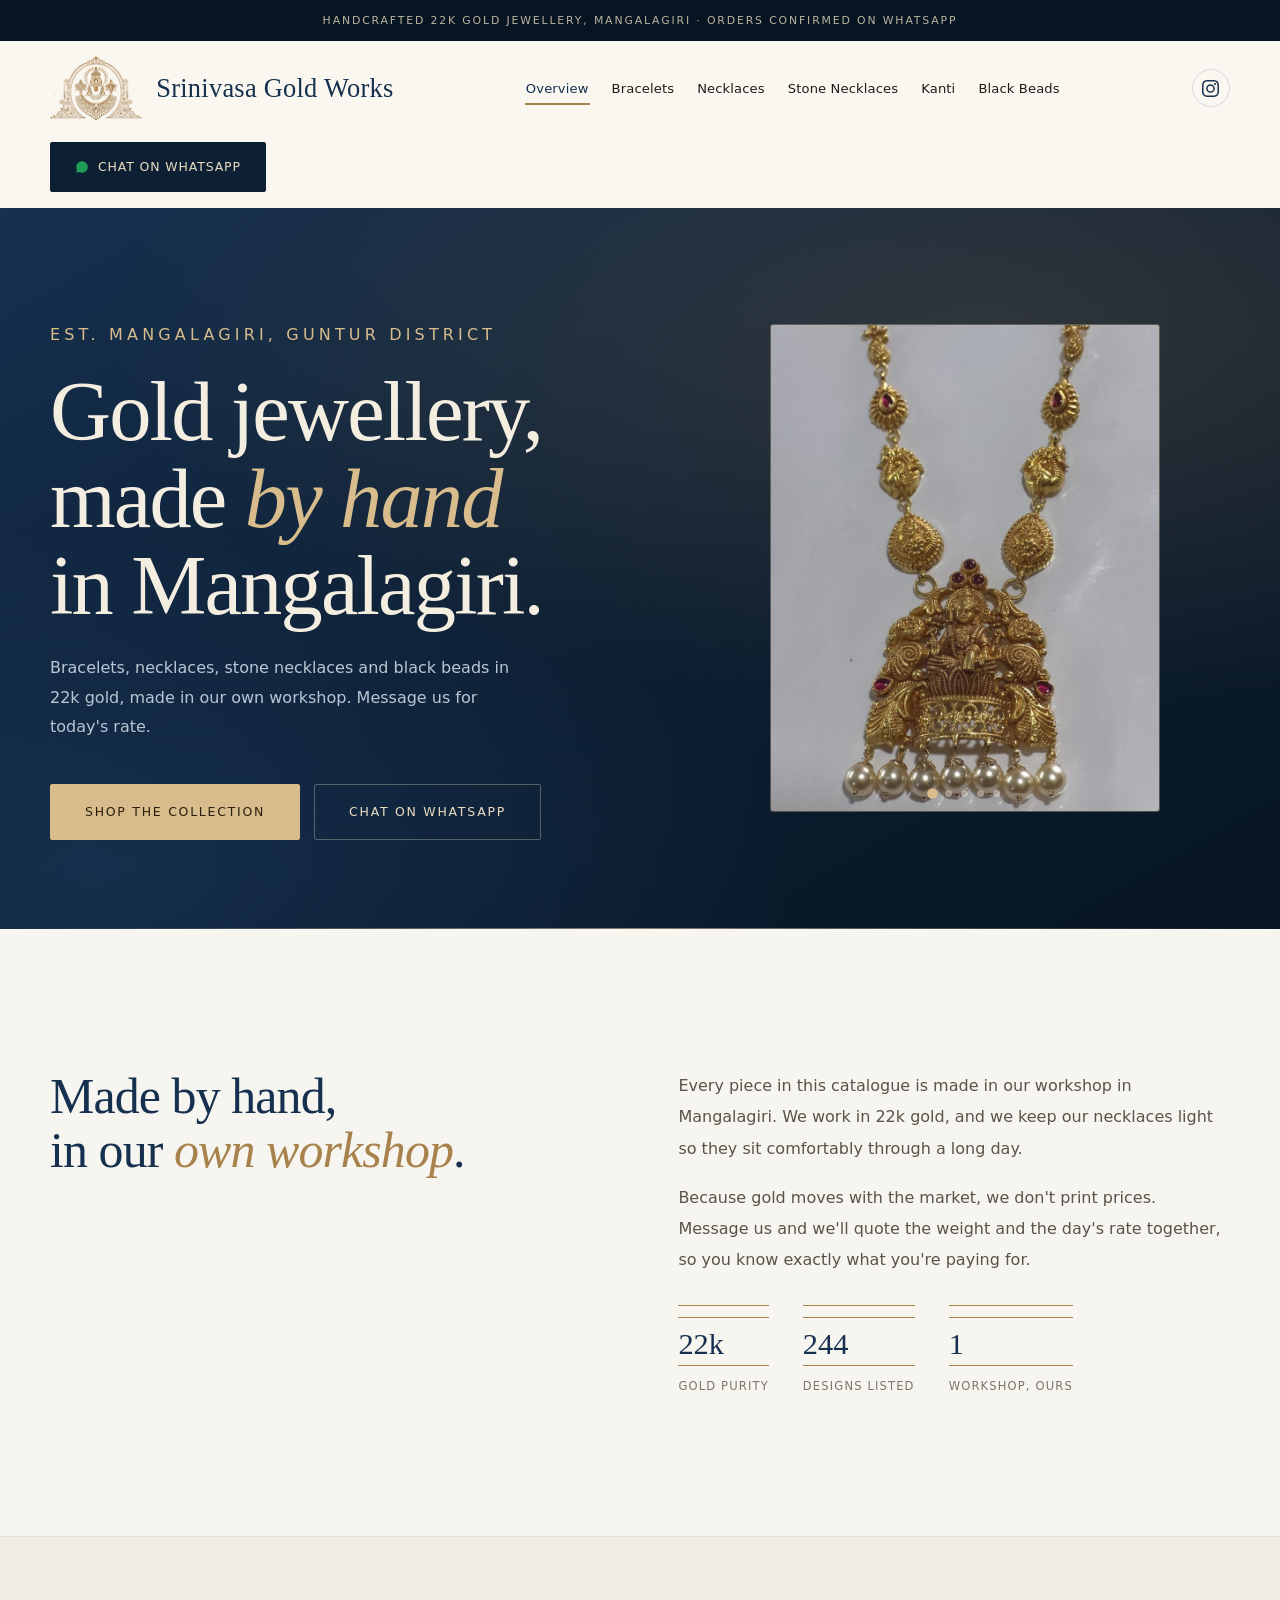
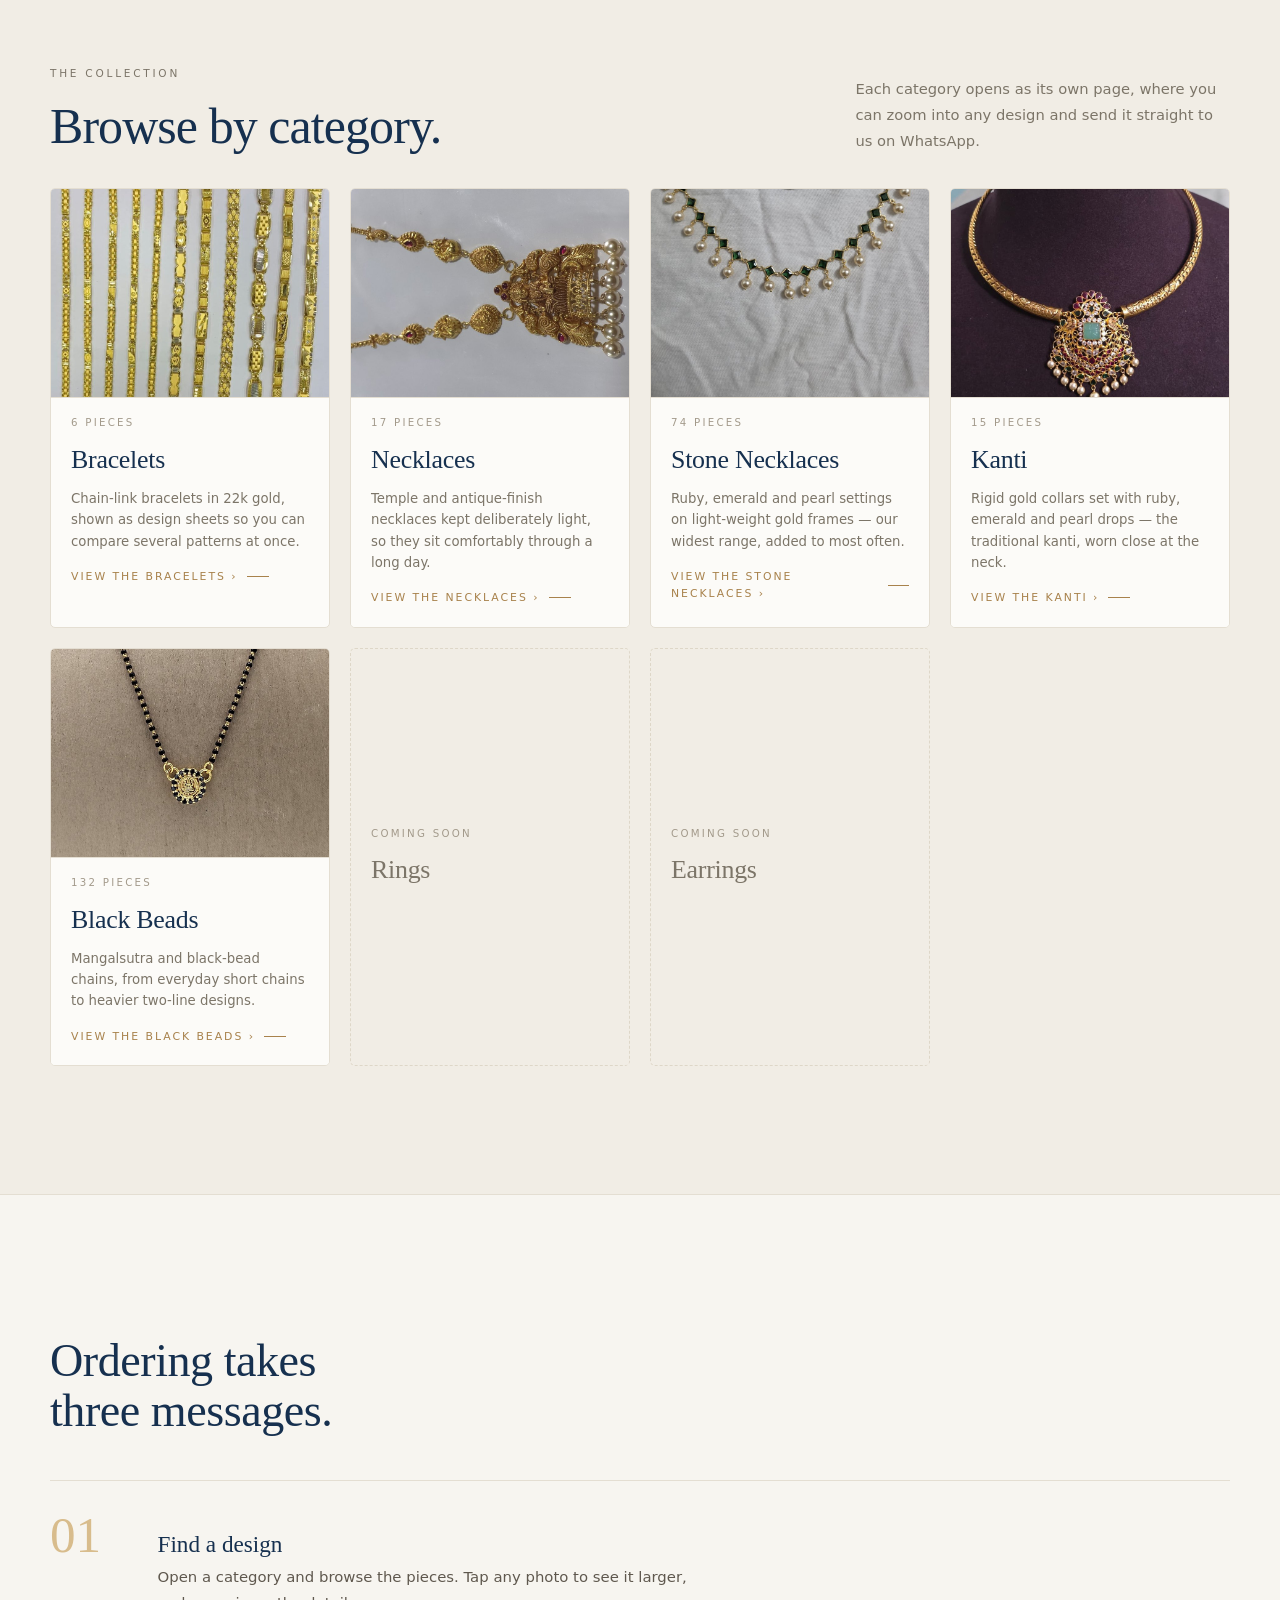
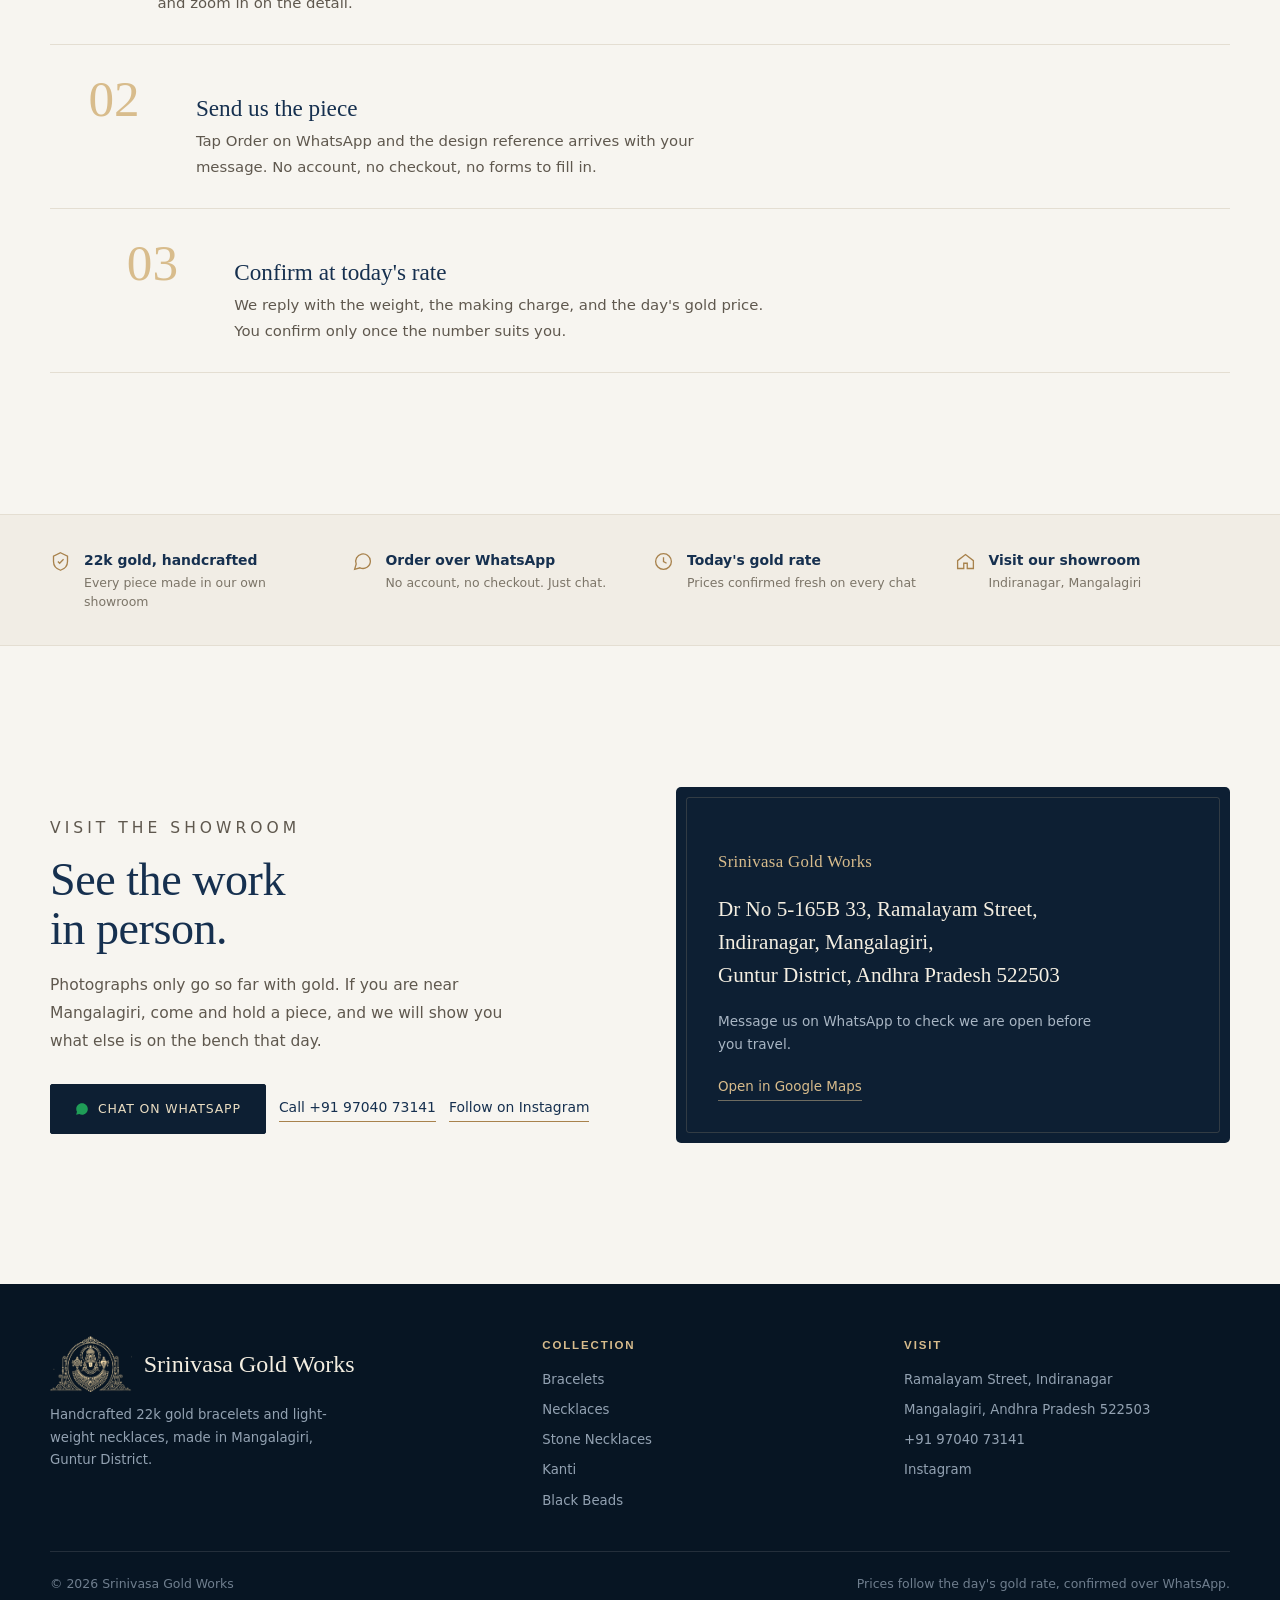
==== commit 81b914ca: "Turn the hero frame into a crossfading carousel Five slides: the workshop's own temple necklace firs" ====
--- a/index.html
+++ b/index.html
@@ -62,8 +62,19 @@
         </div>
       </div>
       <div class="hero-frame reveal" style="--d:340ms">
-        <img id="heroPhoto" src="images/hero.jpg"
-             alt="A 22k gold temple necklace pendant with ruby and pearl detail">
+        <div class="hero-slides" id="heroSlides">
+          <img class="is-active" src="images/hero.jpg" fetchpriority="high"
+               alt="A 22k gold temple necklace pendant with ruby and pearl detail">
+          <img src="images/hero/hero-1.jpg" loading="lazy"
+               alt="Temple jewellery styled with a silk saree">
+          <img src="images/hero/hero-2.jpg" loading="lazy"
+               alt="A layered gold haaram and waist belt over a silk saree">
+          <img src="images/hero/hero-3.jpg" loading="lazy"
+               alt="Antique-finish gold worn with a cream silk saree">
+          <img src="images/hero/hero-4.jpg" loading="lazy"
+               alt="Temple jewellery styled with a green silk saree">
+        </div>
+        <div class="hero-dots" id="heroDots" role="tablist" aria-label="Choose a picture"></div>
       </div>
     </div>
   </section>
--- a/css/site.css
+++ b/css/site.css
@@ -188,6 +188,38 @@
   pointer-events:none;
 }
 .hero-frame img{ width:100%; height:100%; object-fit:cover; }
+
+/* Hero carousel: slides crossfade while the outgoing one keeps drifting,
+   so the frame is never static but never jumps either. */
+.hero-slides{ position:absolute; inset:0; overflow:hidden; }
+.hero-slides img{
+  position:absolute; inset:0;
+  width:100%; height:100%; object-fit:cover;
+  opacity:0; transform:scale(1.08);
+  transition:opacity 1.5s var(--ease);
+}
+.hero-slides img.is-active{
+  opacity:1;
+  transform:scale(1);
+  transition:opacity 1.5s var(--ease), transform 9s linear;
+}
+
+.hero-dots{
+  position:absolute; left:0; right:0; bottom:14px; z-index:2;
+  display:flex; justify-content:center; gap:9px;
+}
+.hero-dots button{
+  width:7px; height:7px; padding:0; border-radius:50%;
+  background:rgba(244,238,225,.42);
+  transition:background .4s var(--ease), transform .4s var(--ease);
+}
+.hero-dots button:hover{ background:rgba(244,238,225,.75); }
+.hero-dots button[aria-selected="true"]{ background:var(--gold-light); transform:scale(1.5); }
+
+@media (prefers-reduced-motion:reduce){
+  .hero-slides img{ transition:opacity .01ms; transform:none; }
+  .hero-slides img.is-active{ transform:none; transition:opacity .01ms; }
+}
 .hero-frame .frame-empty{ text-align:center; padding:20px; }
 .hero-frame .frame-empty svg{ width:52px; height:52px; margin:0 auto 14px; opacity:.85; }
 .hero-frame .frame-empty span{
@@ -390,7 +422,15 @@
   text-transform:uppercase; margin-top:6px; margin-bottom:20px;
 }
 .card-actions{ margin-top:auto; display:flex; flex-direction:column; gap:9px; }
-.card-actions .btn-wa, .card-actions .btn-ig{ justify-content:center; width:100%; }
+/* Card buttons sit in narrow columns, so they run tighter than the page-level
+   ones. The wipe needs overflow:hidden, which would otherwise clip the label. */
+.card-actions .btn-wa, .card-actions .btn-ig{
+  justify-content:center; width:100%;
+  padding:12px 10px; gap:7px;
+  font-size:.68rem; letter-spacing:.04em;
+  white-space:normal; text-align:center; line-height:1.35;
+}
+.card-actions .btn-wa svg, .card-actions .btn-ig svg{ width:13px; height:13px; }
 
 /* Secondary action: a hairline, so two CTAs never compete. */
 .btn-ig{
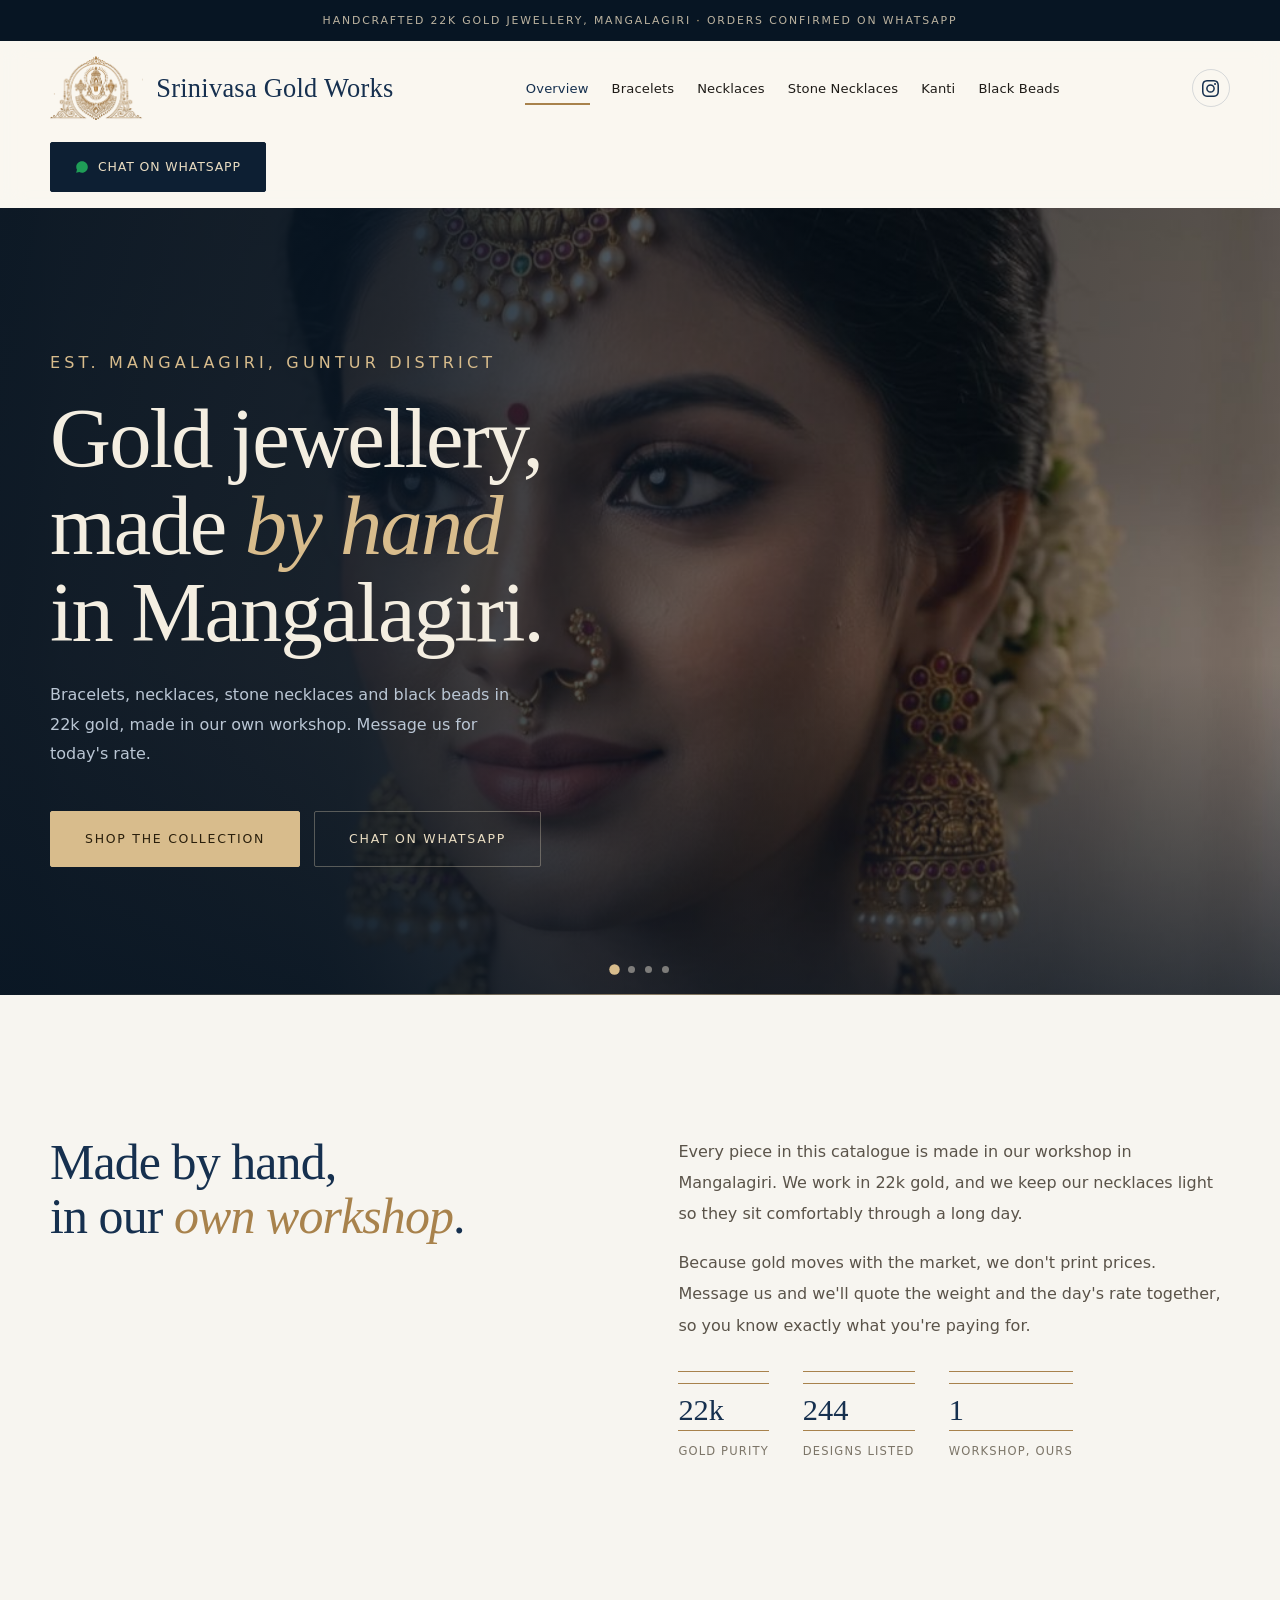
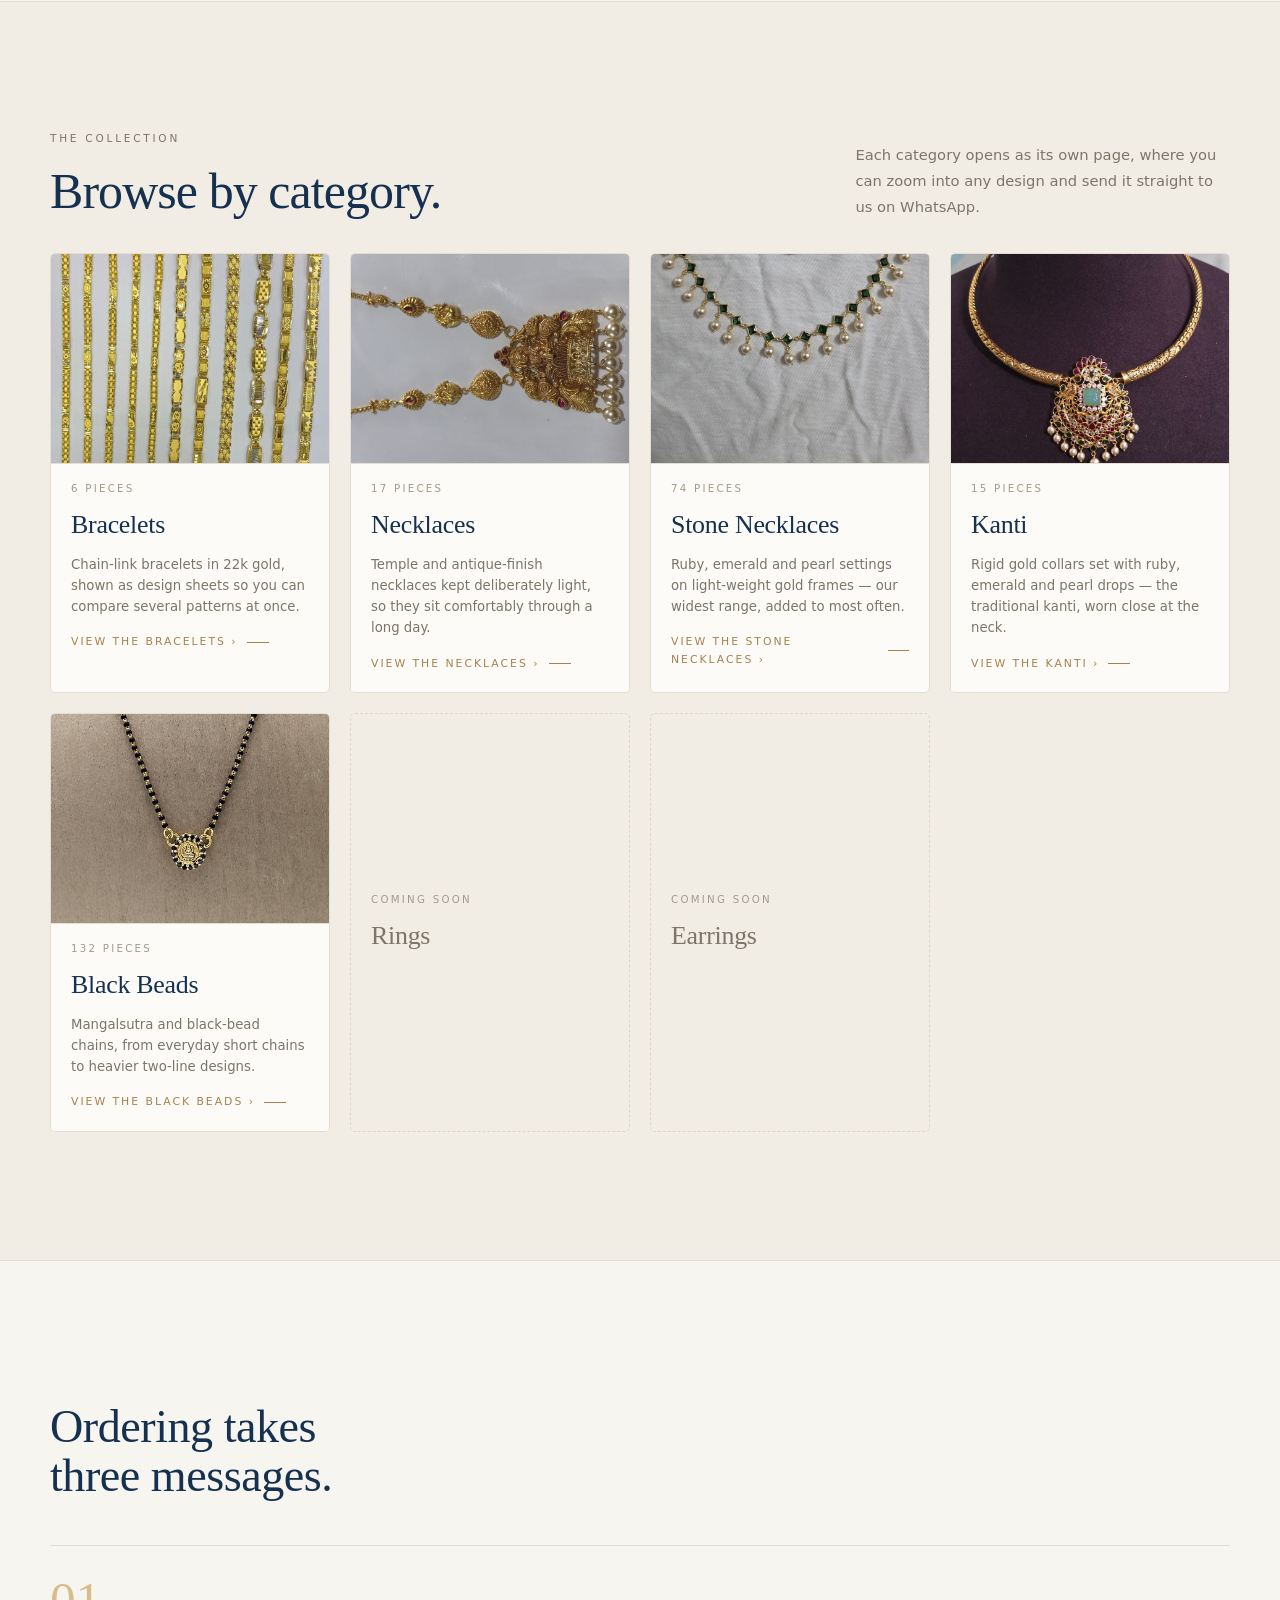
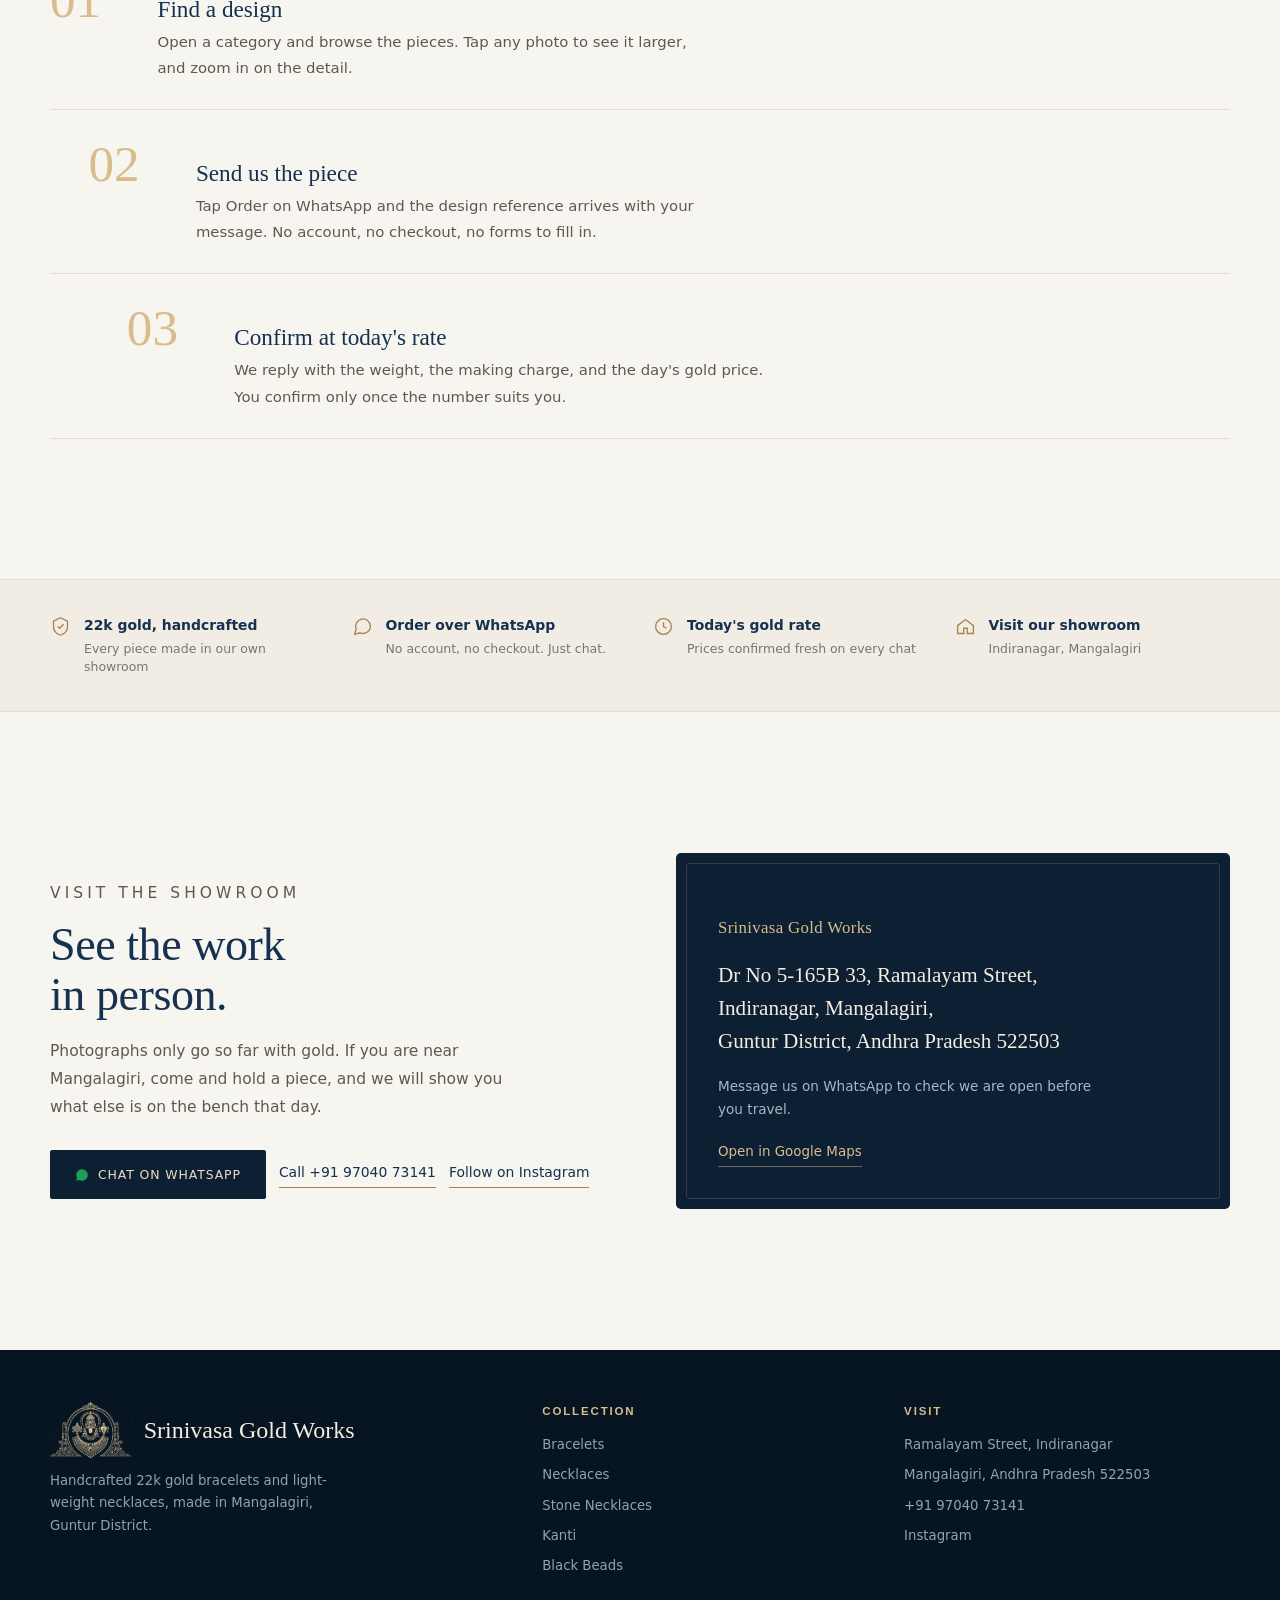
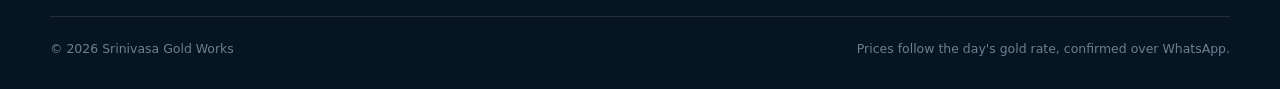
==== commit 4bfb98e0: "Make the hero a full-width banner of the supplied images Per the owner's choice: the four supplied p" ====
--- a/index.html
+++ b/index.html
@@ -51,6 +51,13 @@
 <main id="top">
 
   <section class="hero">
+    <div class="hero-bg" id="heroSlides" aria-hidden="true">
+      <img class="is-active" src="images/hero/hero-1.jpg" fetchpriority="high" alt="">
+      <img src="images/hero/hero-2.jpg" loading="lazy" alt="">
+      <img src="images/hero/hero-3.jpg" loading="lazy" alt="">
+      <img src="images/hero/hero-4.jpg" loading="lazy" alt="">
+    </div>
+    <div class="hero-scrim" aria-hidden="true"></div>
     <div class="hero-inner">
       <div>
         <p class="eyebrow reveal">Est. Mangalagiri, Guntur District</p>
@@ -61,33 +68,9 @@
           <a class="btn-ghost" id="heroWa" href="#" target="_blank" rel="noopener">Chat on WhatsApp</a>
         </div>
       </div>
-      <div class="hero-frame reveal" style="--d:340ms">
-        <div class="hero-slides" id="heroSlides">
-          <img class="is-active" src="images/hero.jpg" fetchpriority="high"
-               alt="A 22k gold temple necklace pendant with ruby and pearl detail">
-          <img src="images/hero/hero-1.jpg" loading="lazy"
-               alt="Temple jewellery styled with a silk saree">
-          <img src="images/hero/hero-2.jpg" loading="lazy"
-               alt="A layered gold haaram and waist belt over a silk saree">
-          <img src="images/hero/hero-3.jpg" loading="lazy"
-               alt="Antique-finish gold worn with a cream silk saree">
-          <img src="images/hero/hero-4.jpg" loading="lazy"
-               alt="Temple jewellery styled with a green silk saree">
-        </div>
-        <div class="hero-dots" id="heroDots" role="tablist" aria-label="Choose a picture"></div>
-      </div>
-    </div>
-  </section>
-
-  <template id="framePlaceholder">
-    <div class="frame-empty">
-      <svg viewBox="0 0 24 24" fill="none" aria-hidden="true">
-        <path d="M12 2 L4 9 L12 22 L20 9 Z" stroke="#E4C99A" stroke-width="1"/>
-        <path d="M4 9 H20 M8.5 9 L12 2 L15.5 9" stroke="#E4C99A" stroke-width=".7"/>
-      </svg>
-      <span>Photography coming soon</span>
-    </div>
-  </template>
+    </div>
+    <div class="hero-dots" id="heroDots" role="tablist" aria-label="Choose a picture"></div>
+  </section>
 
   <section class="craft">
     <div class="wrap craft-grid">
--- a/css/site.css
+++ b/css/site.css
@@ -149,9 +149,11 @@
   content:""; position:absolute; left:0; right:0; bottom:0; height:1px;
   background:linear-gradient(90deg, transparent, rgba(228,201,154,.55), transparent);
 }
+.hero{ min-height:clamp(540px,76vh,760px); display:flex; align-items:center; }
 .hero-inner{
-  max-width:var(--maxw); margin:0 auto; padding:clamp(56px,7vw,88px) var(--pad) clamp(60px,7vw,92px);
-  display:grid; grid-template-columns:1.05fr .95fr; gap:clamp(32px,5vw,72px); align-items:center;
+  position:relative; z-index:1; width:100%;
+  max-width:var(--maxw); margin:0 auto;
+  padding:clamp(72px,9vw,120px) var(--pad) clamp(88px,10vw,132px);
 }
 .hero .eyebrow{ color:var(--gold-light); }
 .hero h1{
@@ -177,54 +179,45 @@
 .btn-ghost::before{ background:var(--gold-light); }
 .btn-ghost:hover{ color:var(--navy-ink); border-color:var(--gold-light); }
 
-.hero-frame{
-  position:relative; aspect-ratio:4/5; width:100%; max-width:390px; margin-inline:auto;
-  border:1px solid rgba(228,201,154,.34); border-radius:3px;
-  background:rgba(9,24,41,.34);
-  display:grid; place-items:center; overflow:hidden;
-}
-.hero-frame::before{
-  content:""; position:absolute; inset:9px; border:1px solid rgba(228,201,154,.16); border-radius:2px;
-  pointer-events:none;
-}
-.hero-frame img{ width:100%; height:100%; object-fit:cover; }
-
-/* Hero carousel: slides crossfade while the outgoing one keeps drifting,
-   so the frame is never static but never jumps either. */
-.hero-slides{ position:absolute; inset:0; overflow:hidden; }
-.hero-slides img{
+/* Full-bleed hero: the pictures are the background, the text sits over a
+   scrim heavy enough to stay readable on the brightest frame. */
+.hero-bg{ position:absolute; inset:0; overflow:hidden; }
+.hero-bg img{
   position:absolute; inset:0;
-  width:100%; height:100%; object-fit:cover;
+  width:100%; height:100%; object-fit:cover; object-position:center 28%;
   opacity:0; transform:scale(1.08);
   transition:opacity 1.5s var(--ease);
 }
-.hero-slides img.is-active{
-  opacity:1;
-  transform:scale(1);
+.hero-bg img.is-active{
+  opacity:1; transform:scale(1);
   transition:opacity 1.5s var(--ease), transform 9s linear;
 }
+.hero-scrim{
+  position:absolute; inset:0; pointer-events:none;
+  background:
+    linear-gradient(100deg,
+      rgba(7,21,35,.94) 0%,
+      rgba(7,21,35,.86) 32%,
+      rgba(7,21,35,.55) 58%,
+      rgba(7,21,35,.30) 100%),
+    linear-gradient(to top, rgba(7,21,35,.65), transparent 42%);
+}
 
 .hero-dots{
-  position:absolute; left:0; right:0; bottom:14px; z-index:2;
-  display:flex; justify-content:center; gap:9px;
+  position:absolute; left:0; right:0; bottom:22px; z-index:2;
+  display:flex; justify-content:center; gap:10px;
 }
 .hero-dots button{
   width:7px; height:7px; padding:0; border-radius:50%;
-  background:rgba(244,238,225,.42);
+  background:rgba(244,238,225,.45);
   transition:background .4s var(--ease), transform .4s var(--ease);
 }
-.hero-dots button:hover{ background:rgba(244,238,225,.75); }
+.hero-dots button:hover{ background:rgba(244,238,225,.8); }
 .hero-dots button[aria-selected="true"]{ background:var(--gold-light); transform:scale(1.5); }
 
 @media (prefers-reduced-motion:reduce){
-  .hero-slides img{ transition:opacity .01ms; transform:none; }
-  .hero-slides img.is-active{ transform:none; transition:opacity .01ms; }
-}
-.hero-frame .frame-empty{ text-align:center; padding:20px; }
-.hero-frame .frame-empty svg{ width:52px; height:52px; margin:0 auto 14px; opacity:.85; }
-.hero-frame .frame-empty span{
-  display:block; font-family:'Cormorant Garamond',serif; font-size:1.05rem;
-  font-style:italic; color:rgba(228,201,154,.75);
+  .hero-bg img{ transition:opacity .01ms; transform:none; }
+  .hero-bg img.is-active{ transform:none; transition:opacity .01ms; }
 }
 
 
@@ -605,9 +598,14 @@
 }
 @media (max-width:820px){
   :root{ --pad:20px; }
-  .hero-inner{ grid-template-columns:1fr; padding-top:44px; }
-  .hero-frame{ order:-1; max-width:270px; }
+  .hero{ min-height:clamp(480px,70vh,620px); }
   .hero h1{ font-size:clamp(2.3rem,9vw,3.2rem); }
+  /* Portrait crop on a narrow screen: hold the subject higher in frame. */
+  .hero-bg img{ object-position:center 22%; }
+  .hero-scrim{
+    background:
+      linear-gradient(to top, rgba(7,21,35,.95) 18%, rgba(7,21,35,.72) 55%, rgba(7,21,35,.45) 100%);
+  }
   .header-inner{ padding:13px var(--pad) 9px; gap:12px; }
   .toolbar{ flex-direction:column-reverse; align-items:stretch; }
   .search-input{ width:100%; }
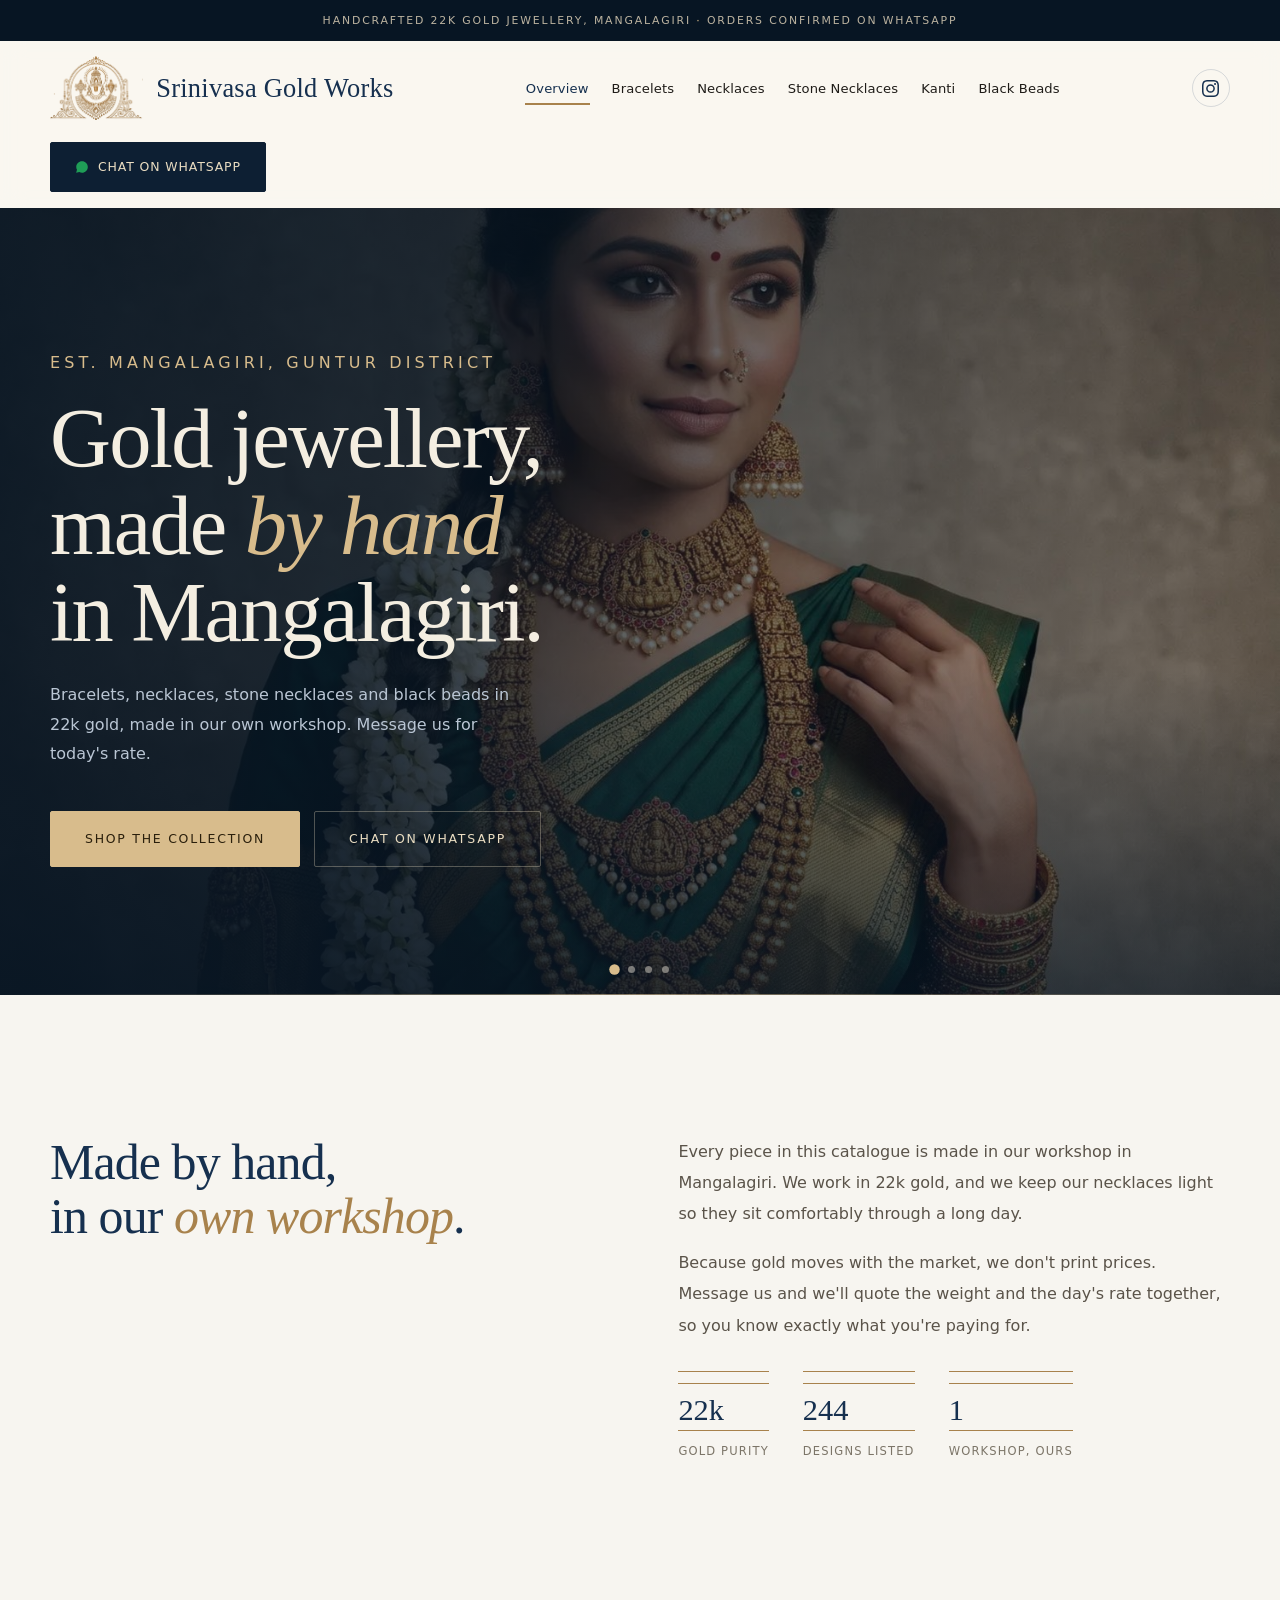
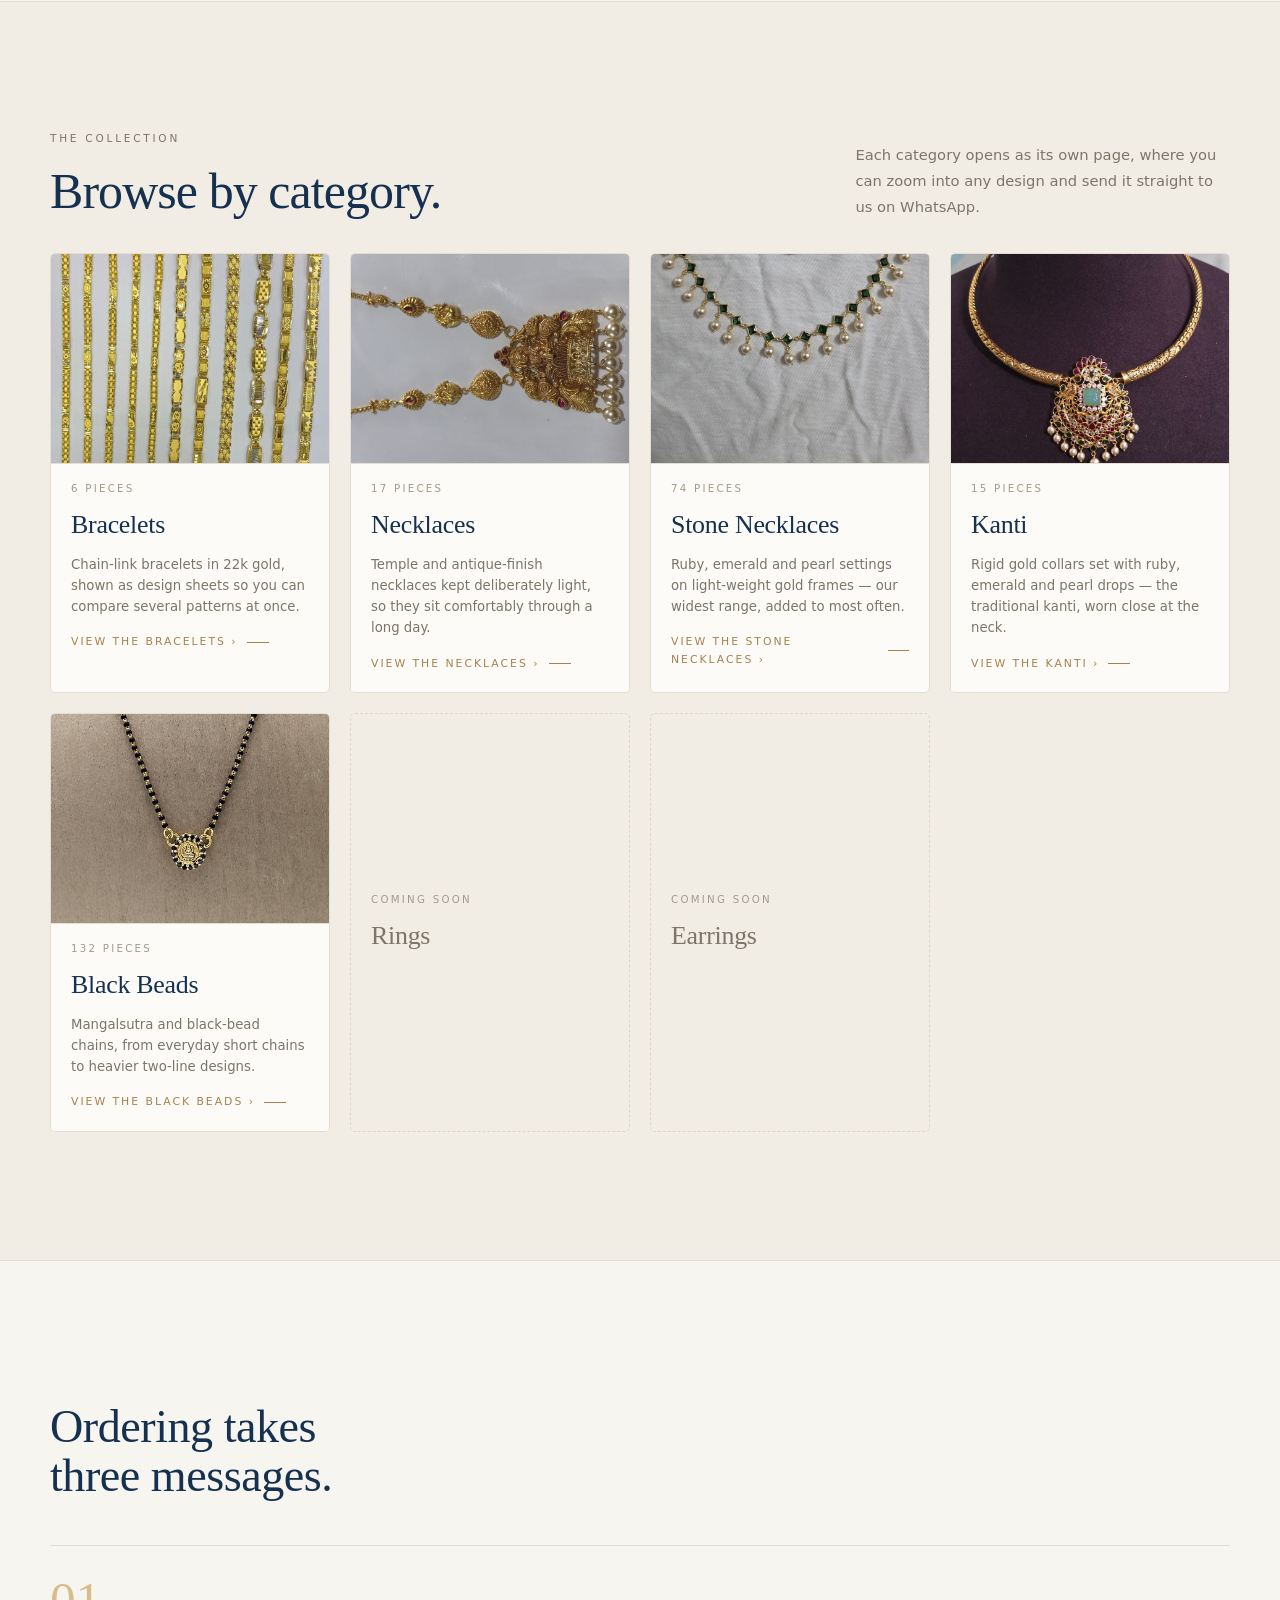
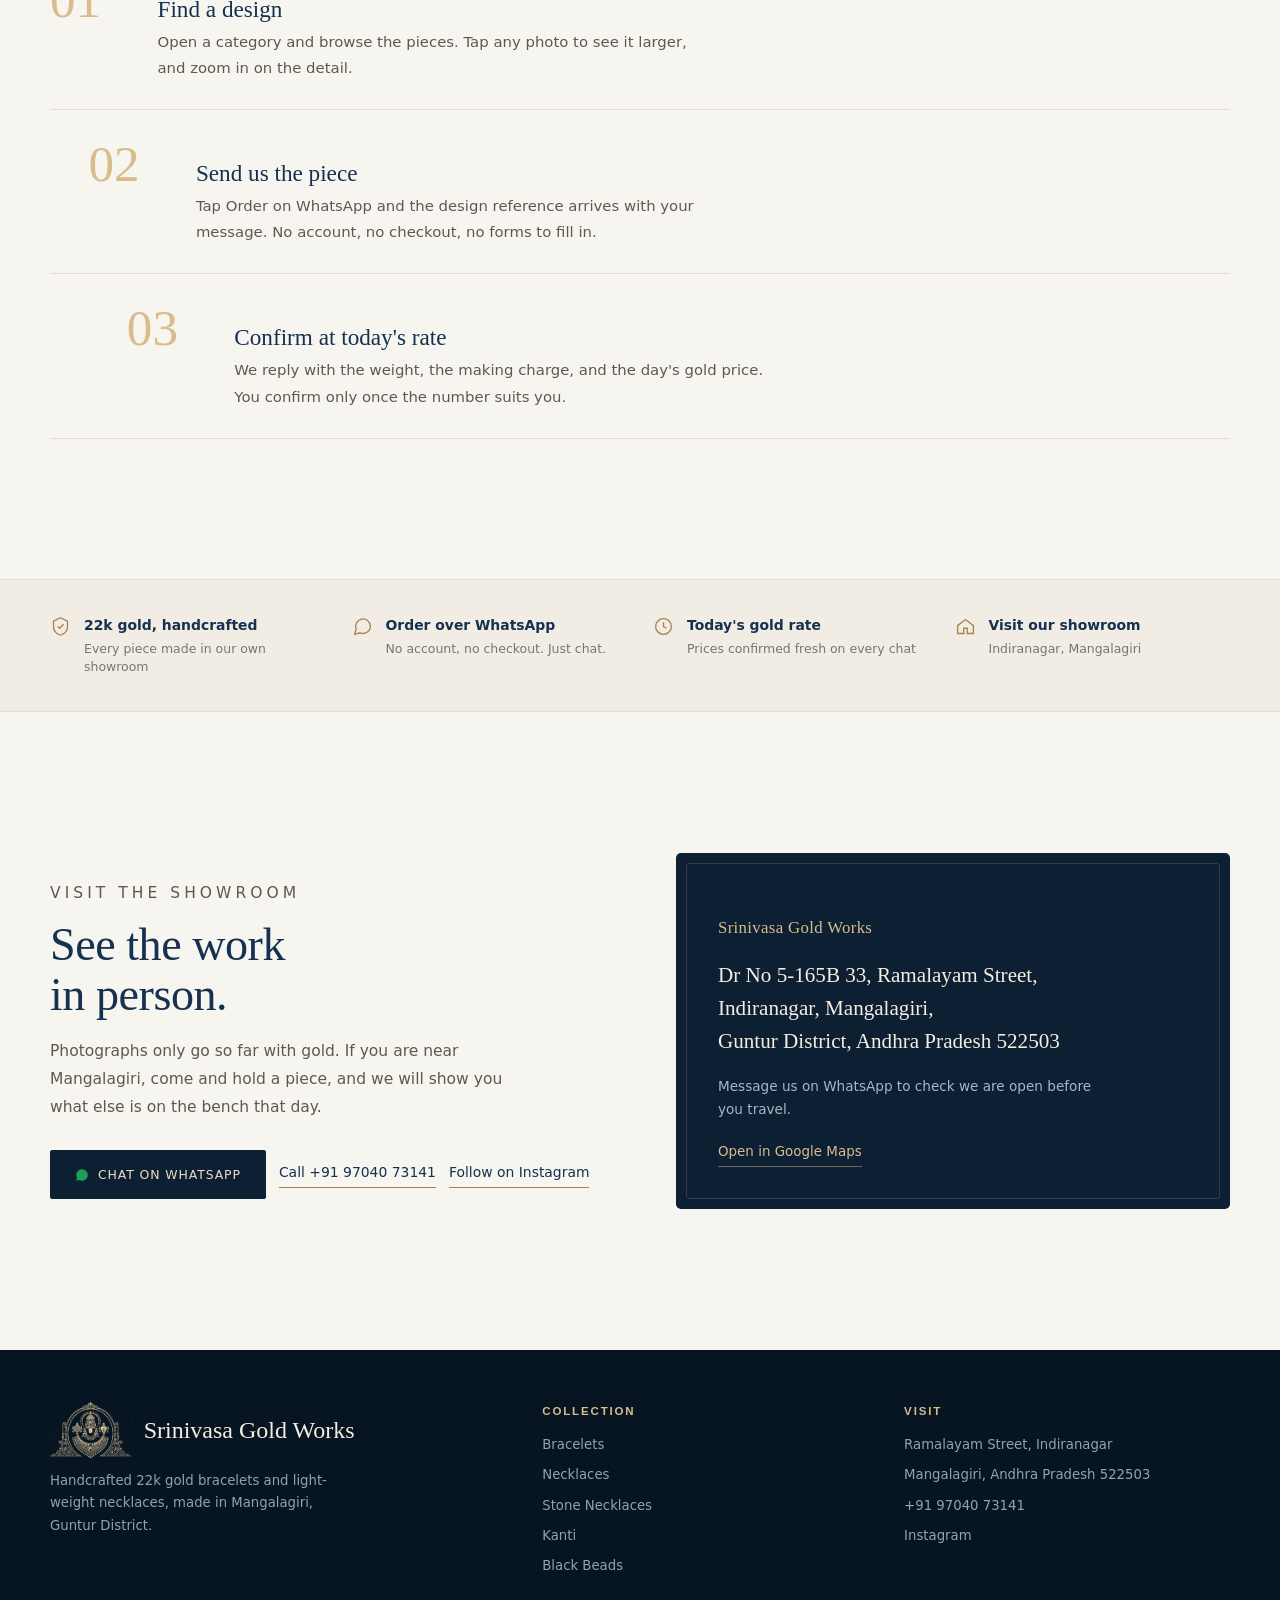
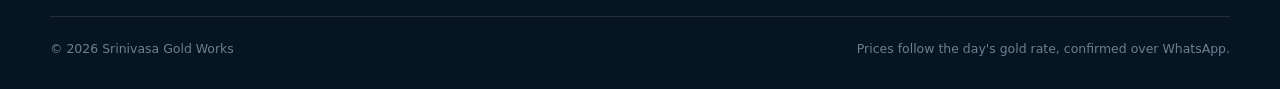
==== commit abbdcf22: "Hero: detail crops of the pieces, and version the assets Fit: the slides were full-length portraits " ====
--- a/index.html
+++ b/index.html
@@ -22,7 +22,7 @@
 <link rel="preconnect" href="https://fonts.googleapis.com">
 <link rel="preconnect" href="https://fonts.gstatic.com" crossorigin>
 <link rel="stylesheet" href="https://fonts.googleapis.com/css2?family=Cormorant+Garamond:ital,wght@0,400;0,500;0,600;0,700;1,400&family=Inter:wght@400;500;600;700&display=swap">
-<link rel="stylesheet" href="css/site.css">
+<link rel="stylesheet" href="css/site.css?v=2515f5ab">
 <noscript><style>.reveal{opacity:1;transform:none}.card-media img,.cat-tile-img{opacity:1}</style></noscript>
 </head>
 <body data-page="home">
@@ -52,10 +52,10 @@
 
   <section class="hero">
     <div class="hero-bg" id="heroSlides" aria-hidden="true">
-      <img class="is-active" src="images/hero/hero-1.jpg" fetchpriority="high" alt="">
-      <img src="images/hero/hero-2.jpg" loading="lazy" alt="">
-      <img src="images/hero/hero-3.jpg" loading="lazy" alt="">
-      <img src="images/hero/hero-4.jpg" loading="lazy" alt="">
+      <img class="is-active is-portrait" src="images/hero/hero-1-full.jpg" fetchpriority="high" alt="">
+      <img src="images/hero/hero-2-haram.jpg" loading="lazy" alt="">
+      <img src="images/hero/hero-3-bangles.jpg" loading="lazy" alt="">
+      <img src="images/hero/hero-4-earrings.jpg" loading="lazy" alt="">
     </div>
     <div class="hero-scrim" aria-hidden="true"></div>
     <div class="hero-inner">
@@ -212,8 +212,8 @@
   <svg viewBox="0 0 24 24" aria-hidden="true"><path d="M12.04 2C6.58 2 2.13 6.45 2.13 11.91c0 1.75.46 3.39 1.26 4.81L2 22l5.4-1.42a9.87 9.87 0 0 0 4.64 1.18h.01c5.46 0 9.9-4.45 9.9-9.91C21.96 6.45 17.5 2 12.04 2z"/></svg>
 </a>
 
-<script src="js/catalog.js"></script>
-<script src="js/site.js"></script>
-<script src="js/home.js"></script>
+<script src="js/catalog.js?v=9adf3157"></script>
+<script src="js/site.js?v=61b4eb97"></script>
+<script src="js/home.js?v=a3e48eb7"></script>
 </body>
 </html>
--- a/css/site.css
+++ b/css/site.css
@@ -184,10 +184,13 @@
 .hero-bg{ position:absolute; inset:0; overflow:hidden; }
 .hero-bg img{
   position:absolute; inset:0;
-  width:100%; height:100%; object-fit:cover; object-position:center 28%;
+  width:100%; height:100%; object-fit:cover; object-position:center center;
   opacity:0; transform:scale(1.08);
   transition:opacity 1.5s var(--ease);
 }
+/* The detail crops are already 3:2 and sit centred. Only the full-length
+   portrait needs pulling up, or the banner lands on the saree. */
+.hero-bg img.is-portrait{ object-position:center 20%; }
 .hero-bg img.is-active{
   opacity:1; transform:scale(1);
   transition:opacity 1.5s var(--ease), transform 9s linear;
@@ -600,8 +603,7 @@
   :root{ --pad:20px; }
   .hero{ min-height:clamp(480px,70vh,620px); }
   .hero h1{ font-size:clamp(2.3rem,9vw,3.2rem); }
-  /* Portrait crop on a narrow screen: hold the subject higher in frame. */
-  .hero-bg img{ object-position:center 22%; }
+  .hero-bg img.is-portrait{ object-position:center 16%; }
   .hero-scrim{
     background:
       linear-gradient(to top, rgba(7,21,35,.95) 18%, rgba(7,21,35,.72) 55%, rgba(7,21,35,.45) 100%);
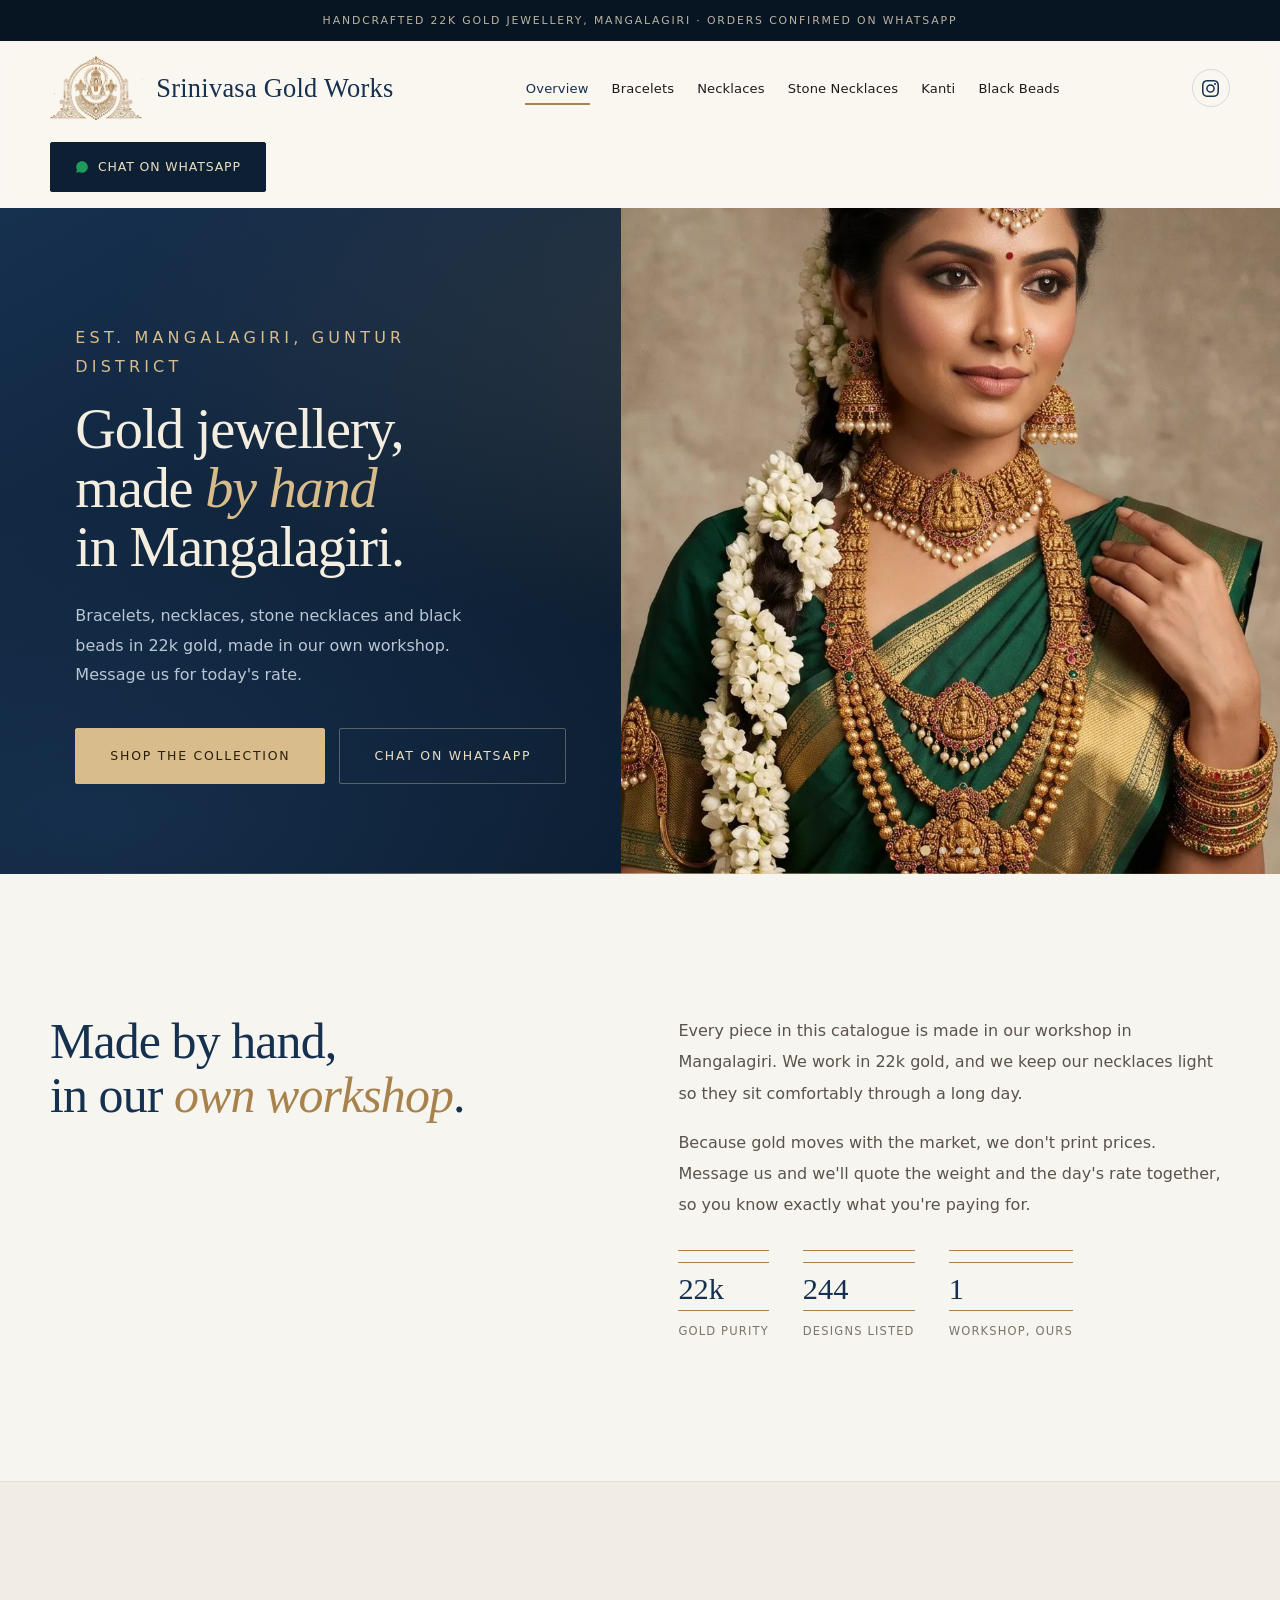
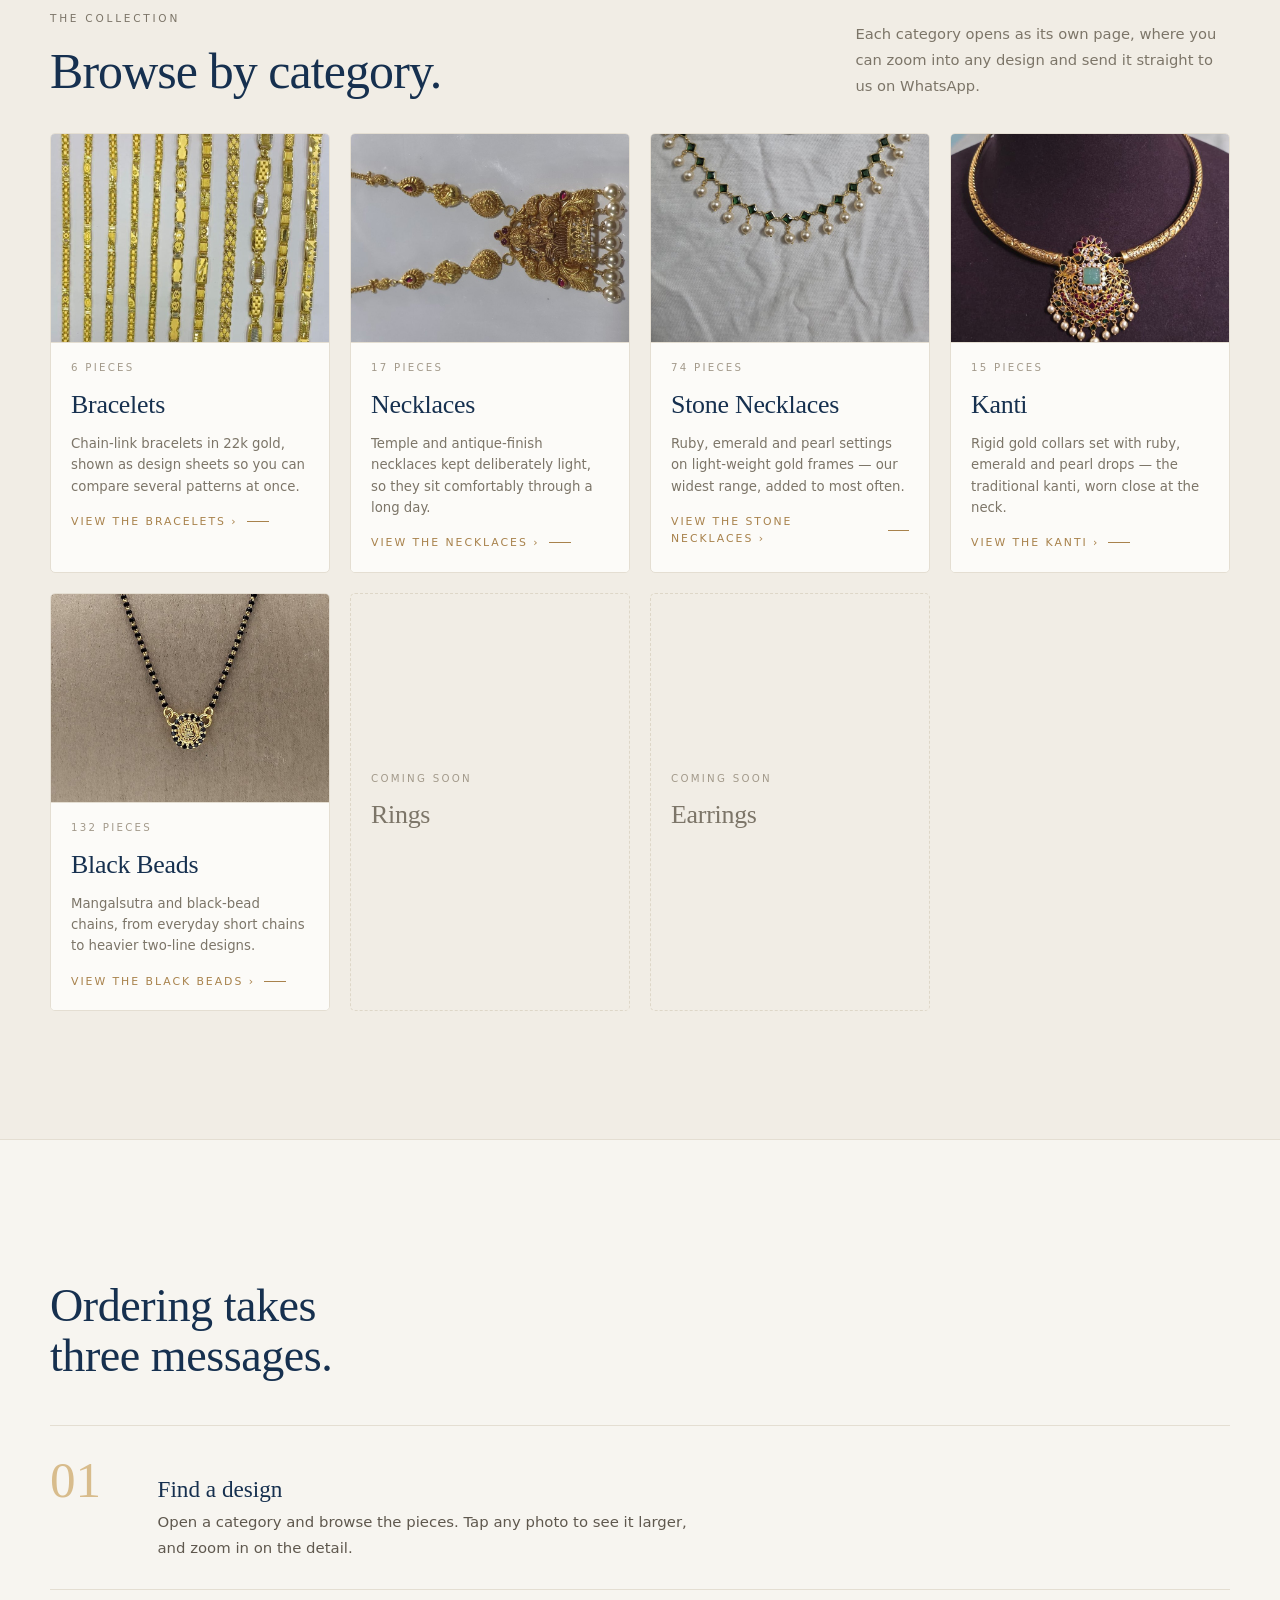
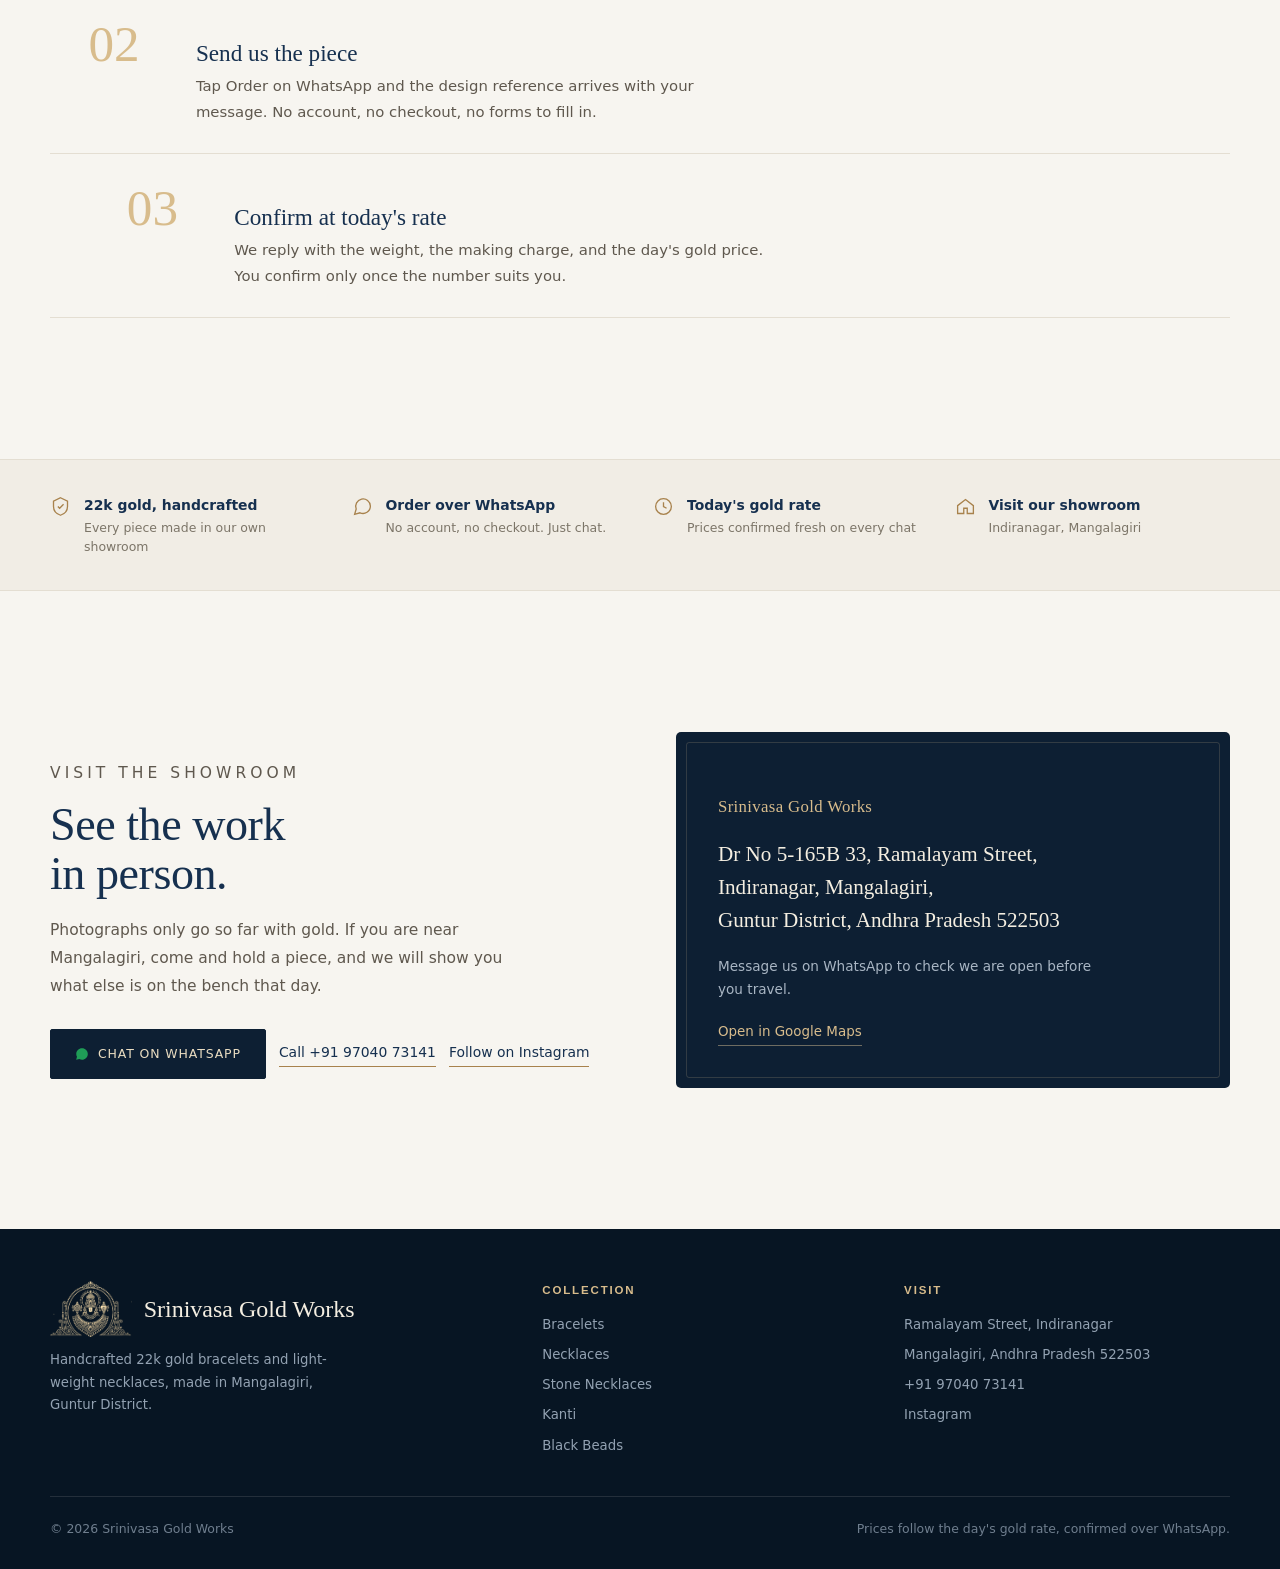
==== commit a833faa9: "Split the hero so the pictures are not dimmed behind the text The full-bleed banner needed a scrim t" ====
--- a/index.html
+++ b/index.html
@@ -22,7 +22,7 @@
 <link rel="preconnect" href="https://fonts.googleapis.com">
 <link rel="preconnect" href="https://fonts.gstatic.com" crossorigin>
 <link rel="stylesheet" href="https://fonts.googleapis.com/css2?family=Cormorant+Garamond:ital,wght@0,400;0,500;0,600;0,700;1,400&family=Inter:wght@400;500;600;700&display=swap">
-<link rel="stylesheet" href="css/site.css?v=2515f5ab">
+<link rel="stylesheet" href="css/site.css?v=af37be3e">
 <noscript><style>.reveal{opacity:1;transform:none}.card-media img,.cat-tile-img{opacity:1}</style></noscript>
 </head>
 <body data-page="home">
@@ -51,15 +51,8 @@
 <main id="top">
 
   <section class="hero">
-    <div class="hero-bg" id="heroSlides" aria-hidden="true">
-      <img class="is-active is-portrait" src="images/hero/hero-1-full.jpg" fetchpriority="high" alt="">
-      <img src="images/hero/hero-2-haram.jpg" loading="lazy" alt="">
-      <img src="images/hero/hero-3-bangles.jpg" loading="lazy" alt="">
-      <img src="images/hero/hero-4-earrings.jpg" loading="lazy" alt="">
-    </div>
-    <div class="hero-scrim" aria-hidden="true"></div>
-    <div class="hero-inner">
-      <div>
+    <div class="hero-copy">
+      <div class="hero-copy-inner">
         <p class="eyebrow reveal">Est. Mangalagiri, Guntur District</p>
         <h1 class="reveal" style="--d:90ms">Gold jewellery, made <em>by hand</em> in Mangalagiri.</h1>
         <p class="reveal" style="--d:180ms">Bracelets, necklaces, stone necklaces and black beads in 22k gold, made in our own workshop. Message us for today's rate.</p>
@@ -69,7 +62,15 @@
         </div>
       </div>
     </div>
-    <div class="hero-dots" id="heroDots" role="tablist" aria-label="Choose a picture"></div>
+    <div class="hero-media">
+      <div class="hero-bg" id="heroSlides" aria-hidden="true">
+        <img class="is-active is-portrait" src="images/hero/hero-1-full.jpg" fetchpriority="high" alt="">
+        <img src="images/hero/hero-2-haram.jpg" loading="lazy" alt="">
+        <img src="images/hero/hero-3-bangles.jpg" loading="lazy" alt="">
+        <img src="images/hero/hero-4-earrings.jpg" loading="lazy" alt="">
+      </div>
+      <div class="hero-dots" id="heroDots" role="tablist" aria-label="Choose a picture"></div>
+    </div>
   </section>
 
   <section class="craft">
--- a/css/site.css
+++ b/css/site.css
@@ -149,23 +149,18 @@
   content:""; position:absolute; left:0; right:0; bottom:0; height:1px;
   background:linear-gradient(90deg, transparent, rgba(228,201,154,.55), transparent);
 }
-.hero{ min-height:clamp(540px,76vh,760px); display:flex; align-items:center; }
-.hero-inner{
-  position:relative; z-index:1; width:100%;
-  max-width:var(--maxw); margin:0 auto;
-  padding:clamp(72px,9vw,120px) var(--pad) clamp(88px,10vw,132px);
-}
 .hero .eyebrow{ color:var(--gold-light); }
 .hero h1{
   margin-top:18px;
-  font-size:clamp(2.7rem, 6.6vw, 5.4rem); font-weight:400;
-  line-height:1.03; letter-spacing:-.022em; max-width:15ch;
+  font-size:clamp(2.5rem, 4.4vw, 4.2rem); font-weight:400;
+  line-height:1.05; letter-spacing:-.022em; max-width:14ch;
 }
 .hero h1 em{ font-style:italic; font-weight:400; color:var(--gold-light); }
 .hero p{
-  margin-top:24px; max-width:46ch; font-size:1rem; color:#BAC6D4; line-height:1.85;
-}
-.hero-actions{ margin-top:42px; display:flex; gap:14px; flex-wrap:wrap; }
+  margin-top:24px; max-width:42ch; font-size:1rem; color:#BAC6D4; line-height:1.85;
+}
+.hero-actions{ margin-top:38px; display:flex; gap:14px; flex-wrap:wrap; }
+
 .btn-gold, .btn-ghost{
   display:inline-flex; align-items:center; justify-content:center;
   font-size:.78rem; font-weight:500; letter-spacing:.14em; text-transform:uppercase;
@@ -179,8 +174,22 @@
 .btn-ghost::before{ background:var(--gold-light); }
 .btn-ghost:hover{ color:var(--navy-ink); border-color:var(--gold-light); }
 
-/* Full-bleed hero: the pictures are the background, the text sits over a
-   scrim heavy enough to stay readable on the brightest frame. */
+/* Split hero: the copy sits on the navy, the picture keeps the other half at
+   full brightness with nothing laid over it. */
+.hero{
+  display:grid;
+  grid-template-columns:minmax(0,1fr) minmax(0,1.06fr);
+  align-items:stretch;
+  min-height:clamp(520px,74vh,720px);
+}
+.hero-copy{ display:flex; align-items:center; }
+.hero-copy-inner{
+  width:100%; max-width:36rem; margin-left:auto;
+  padding:clamp(64px,7vw,96px) clamp(30px,3.4vw,56px) clamp(64px,7vw,96px)
+          max(var(--pad), (100vw - var(--maxw)) / 2);
+}
+.hero-media{ position:relative; overflow:hidden; }
+
 .hero-bg{ position:absolute; inset:0; overflow:hidden; }
 .hero-bg img{
   position:absolute; inset:0;
@@ -188,34 +197,24 @@
   opacity:0; transform:scale(1.08);
   transition:opacity 1.5s var(--ease);
 }
-/* The detail crops are already 3:2 and sit centred. Only the full-length
-   portrait needs pulling up, or the banner lands on the saree. */
-.hero-bg img.is-portrait{ object-position:center 20%; }
 .hero-bg img.is-active{
   opacity:1; transform:scale(1);
   transition:opacity 1.5s var(--ease), transform 9s linear;
 }
-.hero-scrim{
-  position:absolute; inset:0; pointer-events:none;
-  background:
-    linear-gradient(100deg,
-      rgba(7,21,35,.94) 0%,
-      rgba(7,21,35,.86) 32%,
-      rgba(7,21,35,.55) 58%,
-      rgba(7,21,35,.30) 100%),
-    linear-gradient(to top, rgba(7,21,35,.65), transparent 42%);
-}
+/* The detail crops are already 3:2 and sit centred. Only the full-length
+   portrait needs pulling up, or the frame lands on the saree. */
+.hero-bg img.is-portrait{ object-position:center 20%; }
 
 .hero-dots{
-  position:absolute; left:0; right:0; bottom:22px; z-index:2;
+  position:absolute; left:0; right:0; bottom:20px; z-index:2;
   display:flex; justify-content:center; gap:10px;
 }
 .hero-dots button{
   width:7px; height:7px; padding:0; border-radius:50%;
-  background:rgba(244,238,225,.45);
+  background:rgba(255,255,255,.55); box-shadow:0 1px 4px rgba(7,21,35,.5);
   transition:background .4s var(--ease), transform .4s var(--ease);
 }
-.hero-dots button:hover{ background:rgba(244,238,225,.8); }
+.hero-dots button:hover{ background:#fff; }
 .hero-dots button[aria-selected="true"]{ background:var(--gold-light); transform:scale(1.5); }
 
 @media (prefers-reduced-motion:reduce){
@@ -601,13 +600,11 @@
 }
 @media (max-width:820px){
   :root{ --pad:20px; }
-  .hero{ min-height:clamp(480px,70vh,620px); }
+  .hero{ grid-template-columns:1fr; min-height:0; }
+  .hero-media{ order:-1; aspect-ratio:3/2; }
+  .hero-copy-inner{ max-width:none; margin:0; padding:clamp(40px,8vw,56px) var(--pad); }
   .hero h1{ font-size:clamp(2.3rem,9vw,3.2rem); }
-  .hero-bg img.is-portrait{ object-position:center 16%; }
-  .hero-scrim{
-    background:
-      linear-gradient(to top, rgba(7,21,35,.95) 18%, rgba(7,21,35,.72) 55%, rgba(7,21,35,.45) 100%);
-  }
+  .hero-bg img.is-portrait{ object-position:center 18%; }
   .header-inner{ padding:13px var(--pad) 9px; gap:12px; }
   .toolbar{ flex-direction:column-reverse; align-items:stretch; }
   .search-input{ width:100%; }
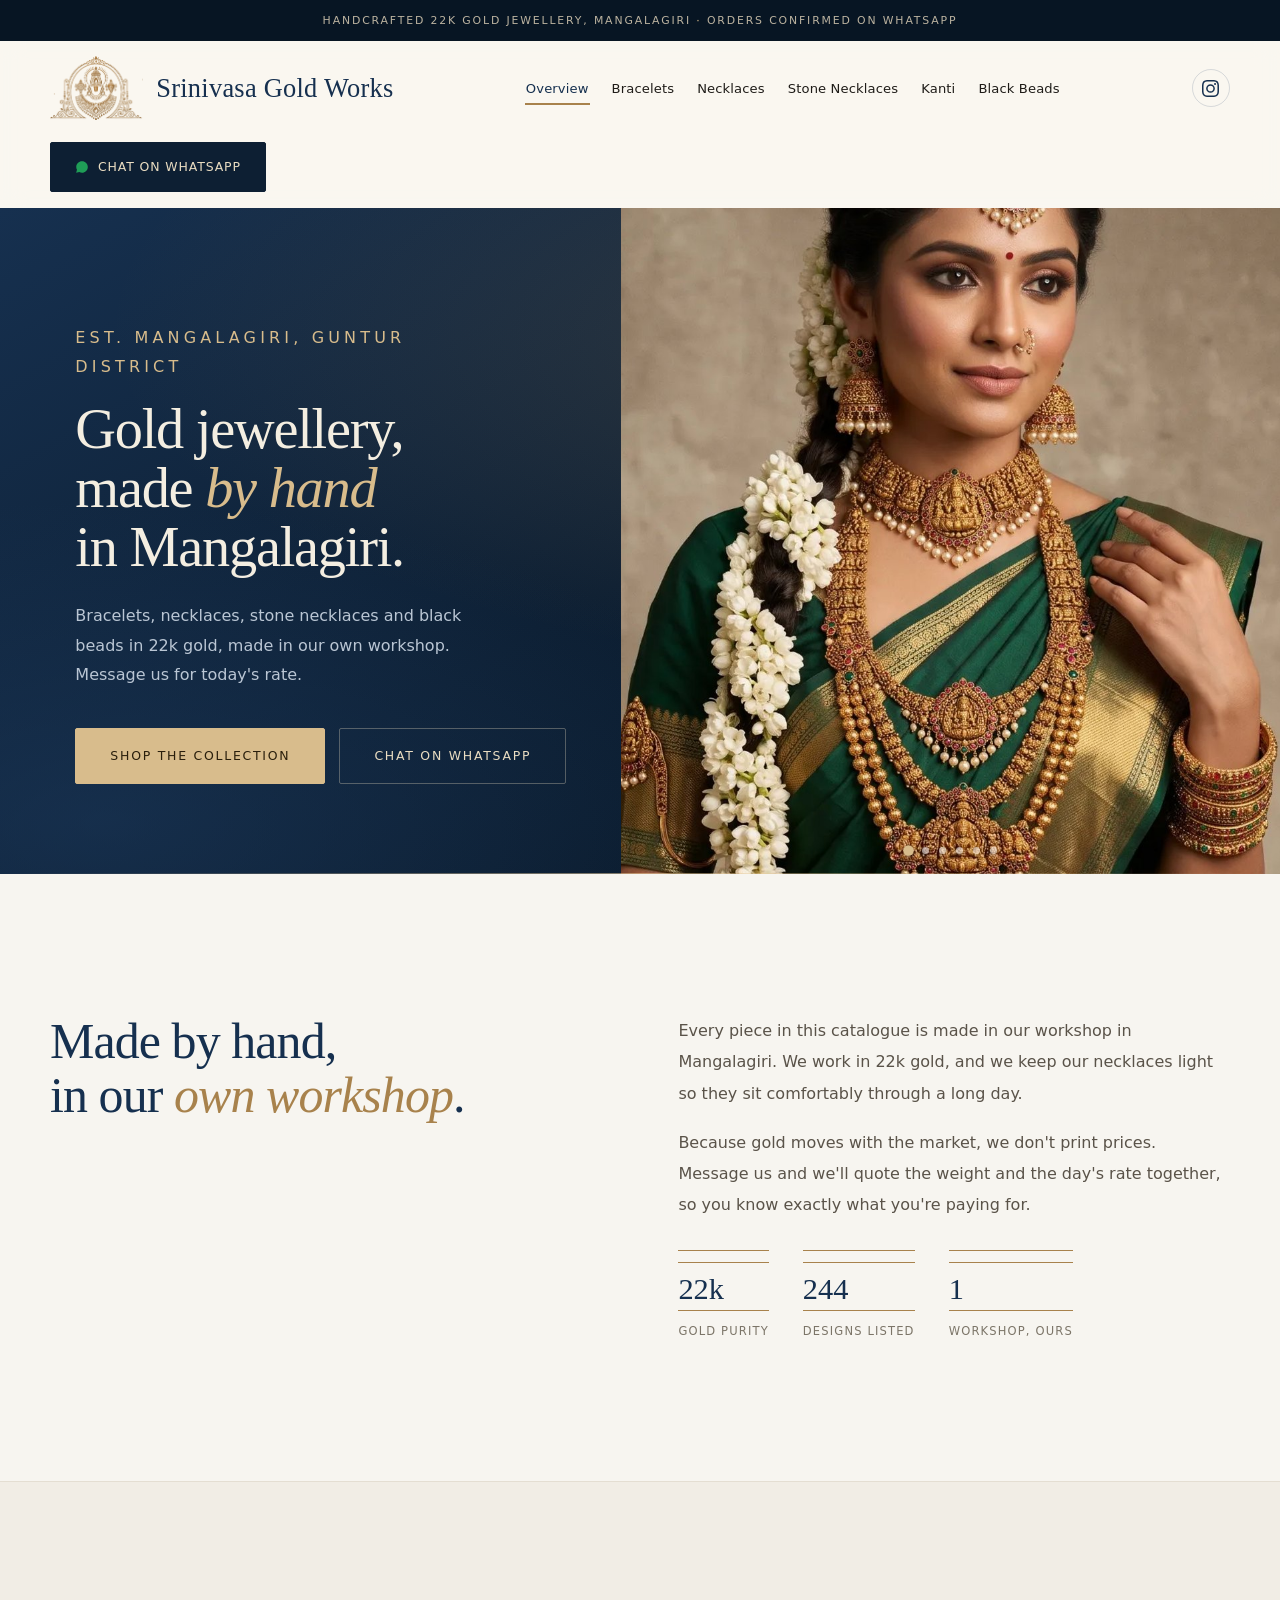
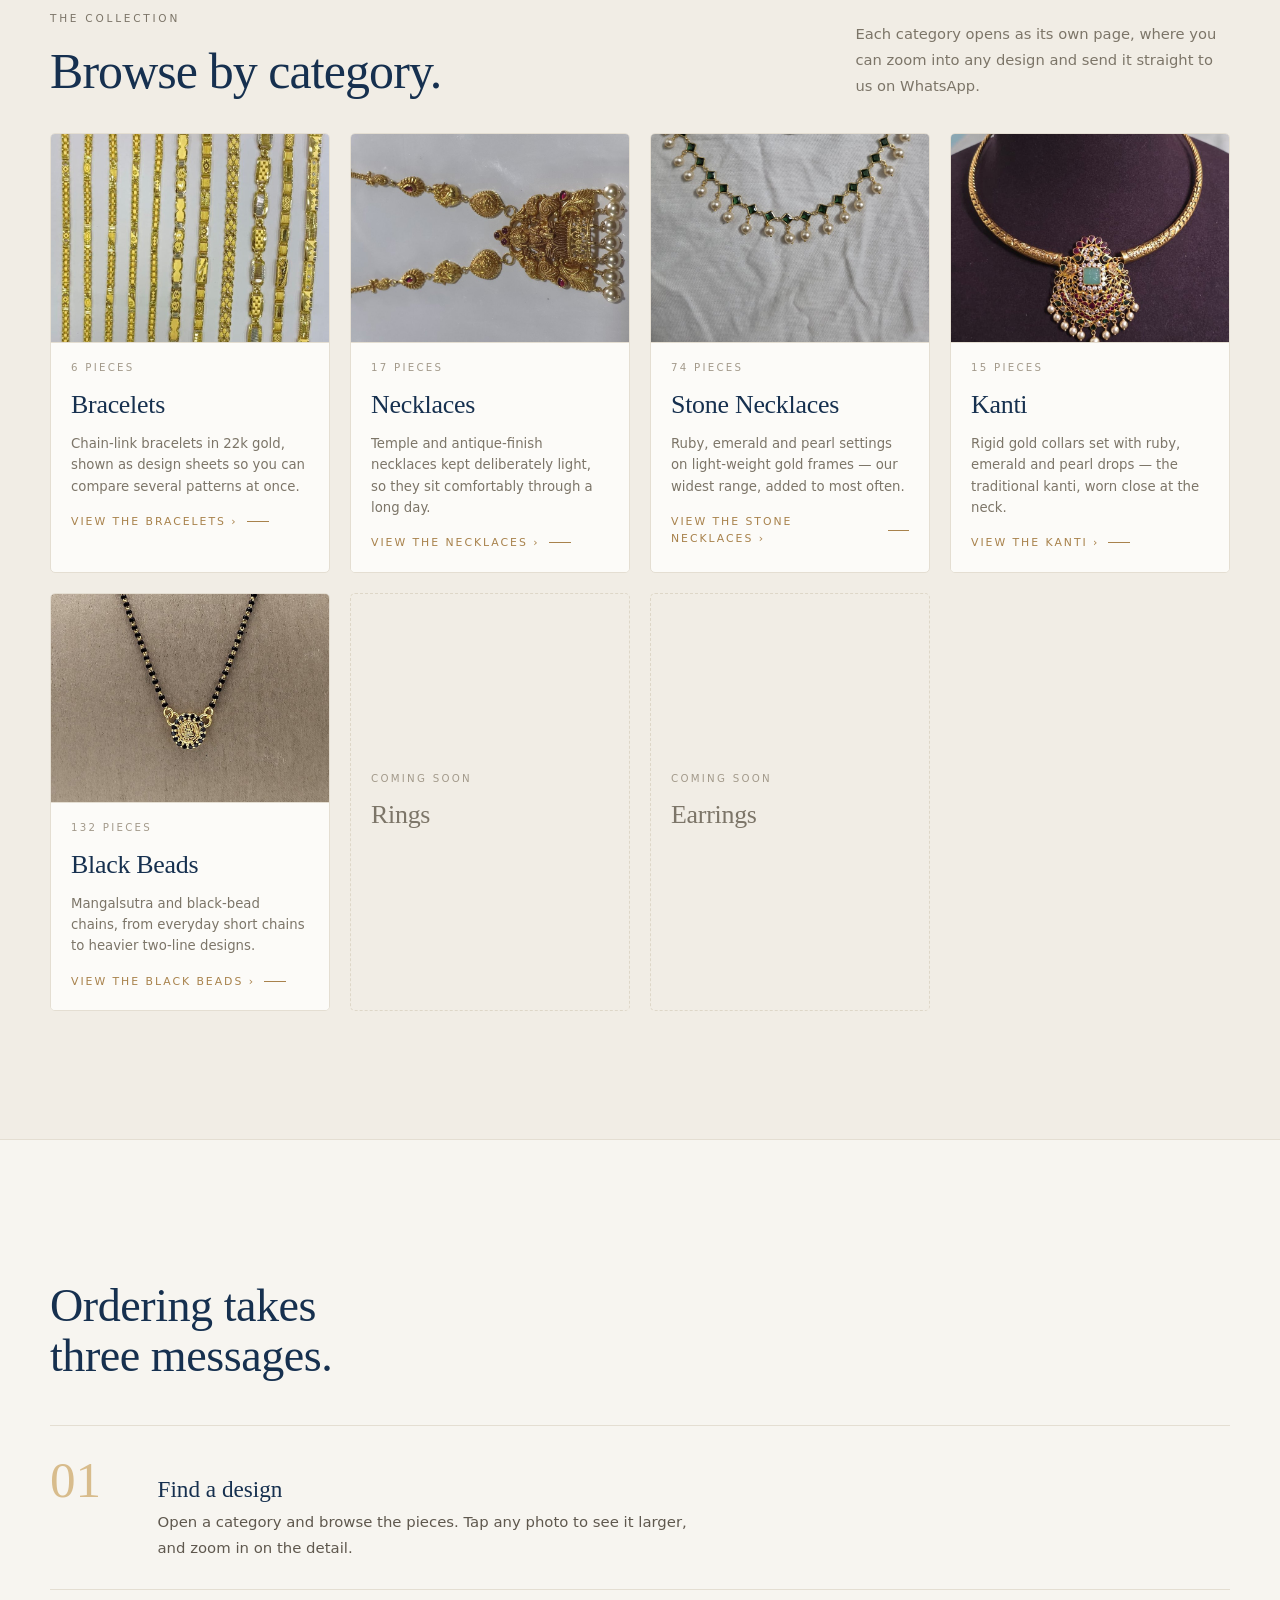
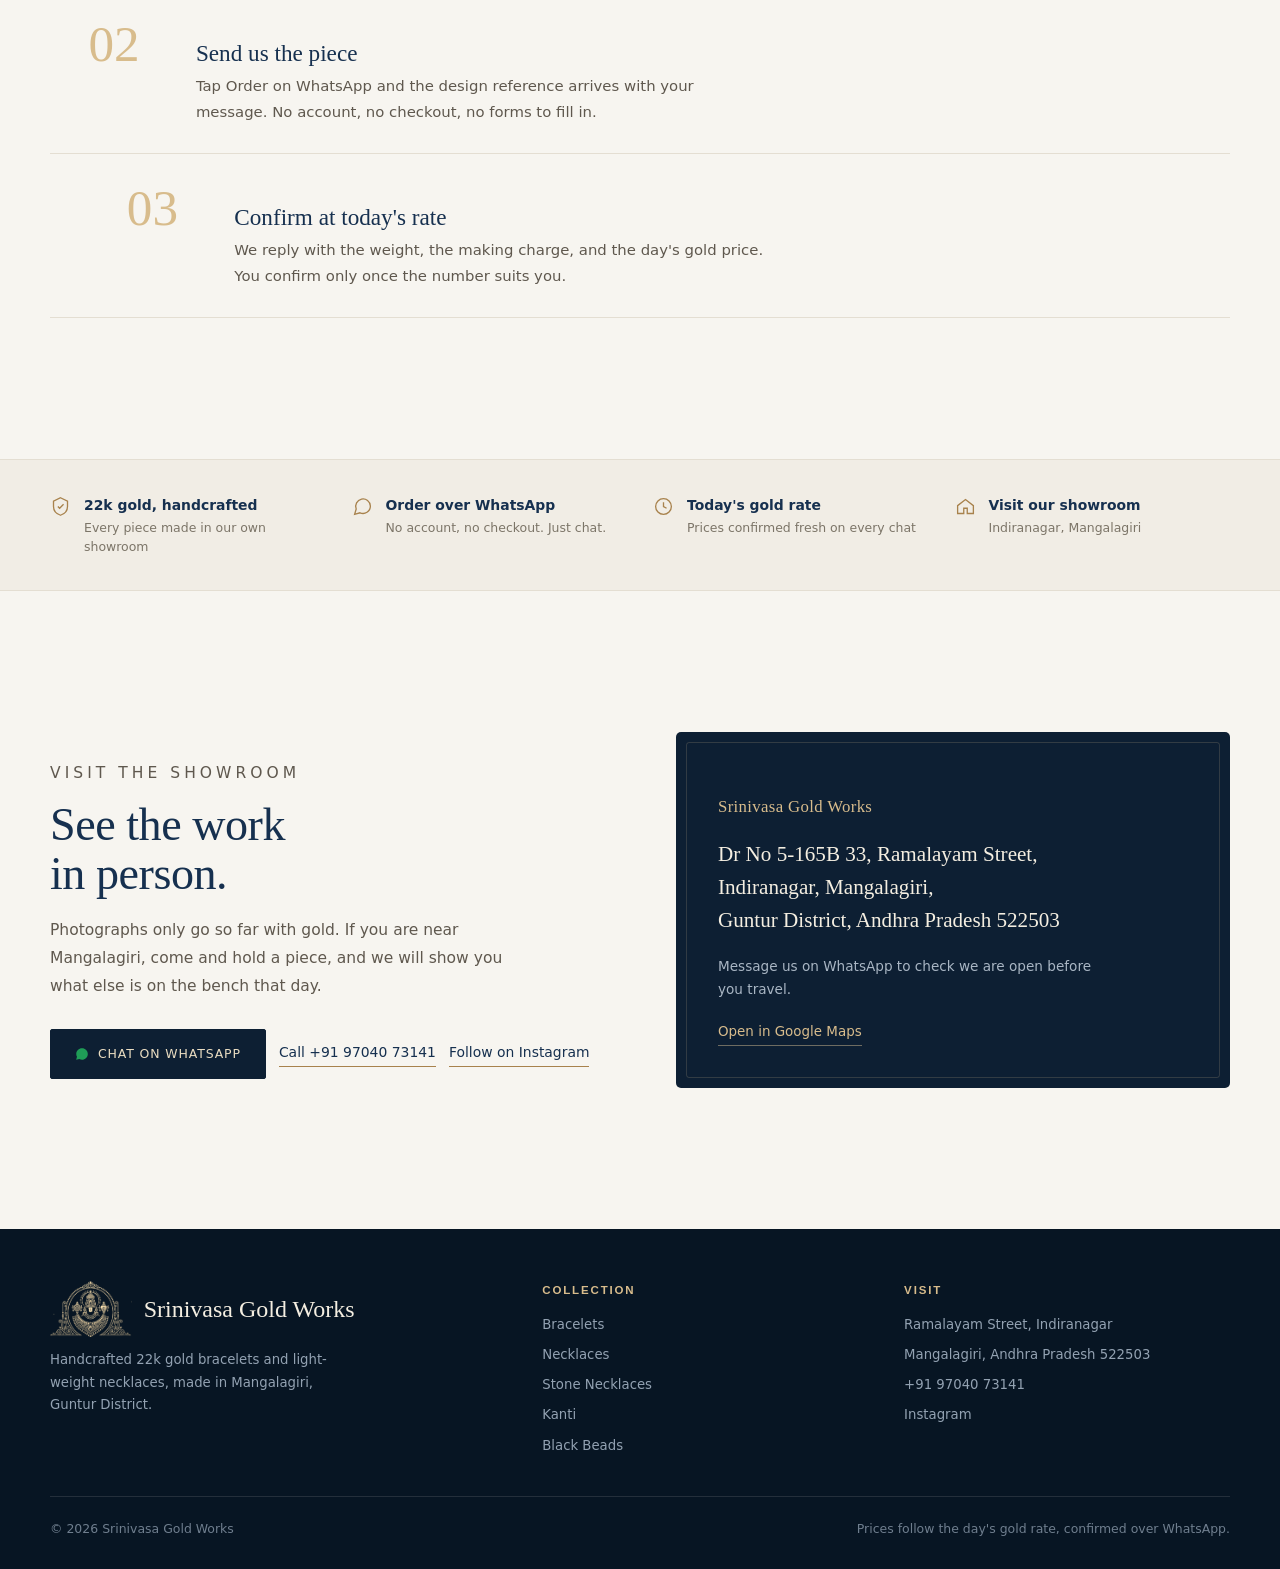
==== commit bd4dc97d: "Recut the hero details so the jewellery fills the frame The bangles slide was mostly crossed hands a" ====
--- a/index.html
+++ b/index.html
@@ -66,8 +66,10 @@
       <div class="hero-bg" id="heroSlides" aria-hidden="true">
         <img class="is-active is-portrait" src="images/hero/hero-1-full.jpg" fetchpriority="high" alt="">
         <img src="images/hero/hero-2-haram.jpg" loading="lazy" alt="">
-        <img src="images/hero/hero-3-bangles.jpg" loading="lazy" alt="">
-        <img src="images/hero/hero-4-earrings.jpg" loading="lazy" alt="">
+        <img src="images/hero/hero-3-necklace.jpg" loading="lazy" alt="">
+        <img src="images/hero/hero-4-bangles.jpg" loading="lazy" alt="">
+        <img src="images/hero/hero-5-belt.jpg" loading="lazy" alt="">
+        <img src="images/hero/hero-6-jhumka.jpg" loading="lazy" alt="">
       </div>
       <div class="hero-dots" id="heroDots" role="tablist" aria-label="Choose a picture"></div>
     </div>
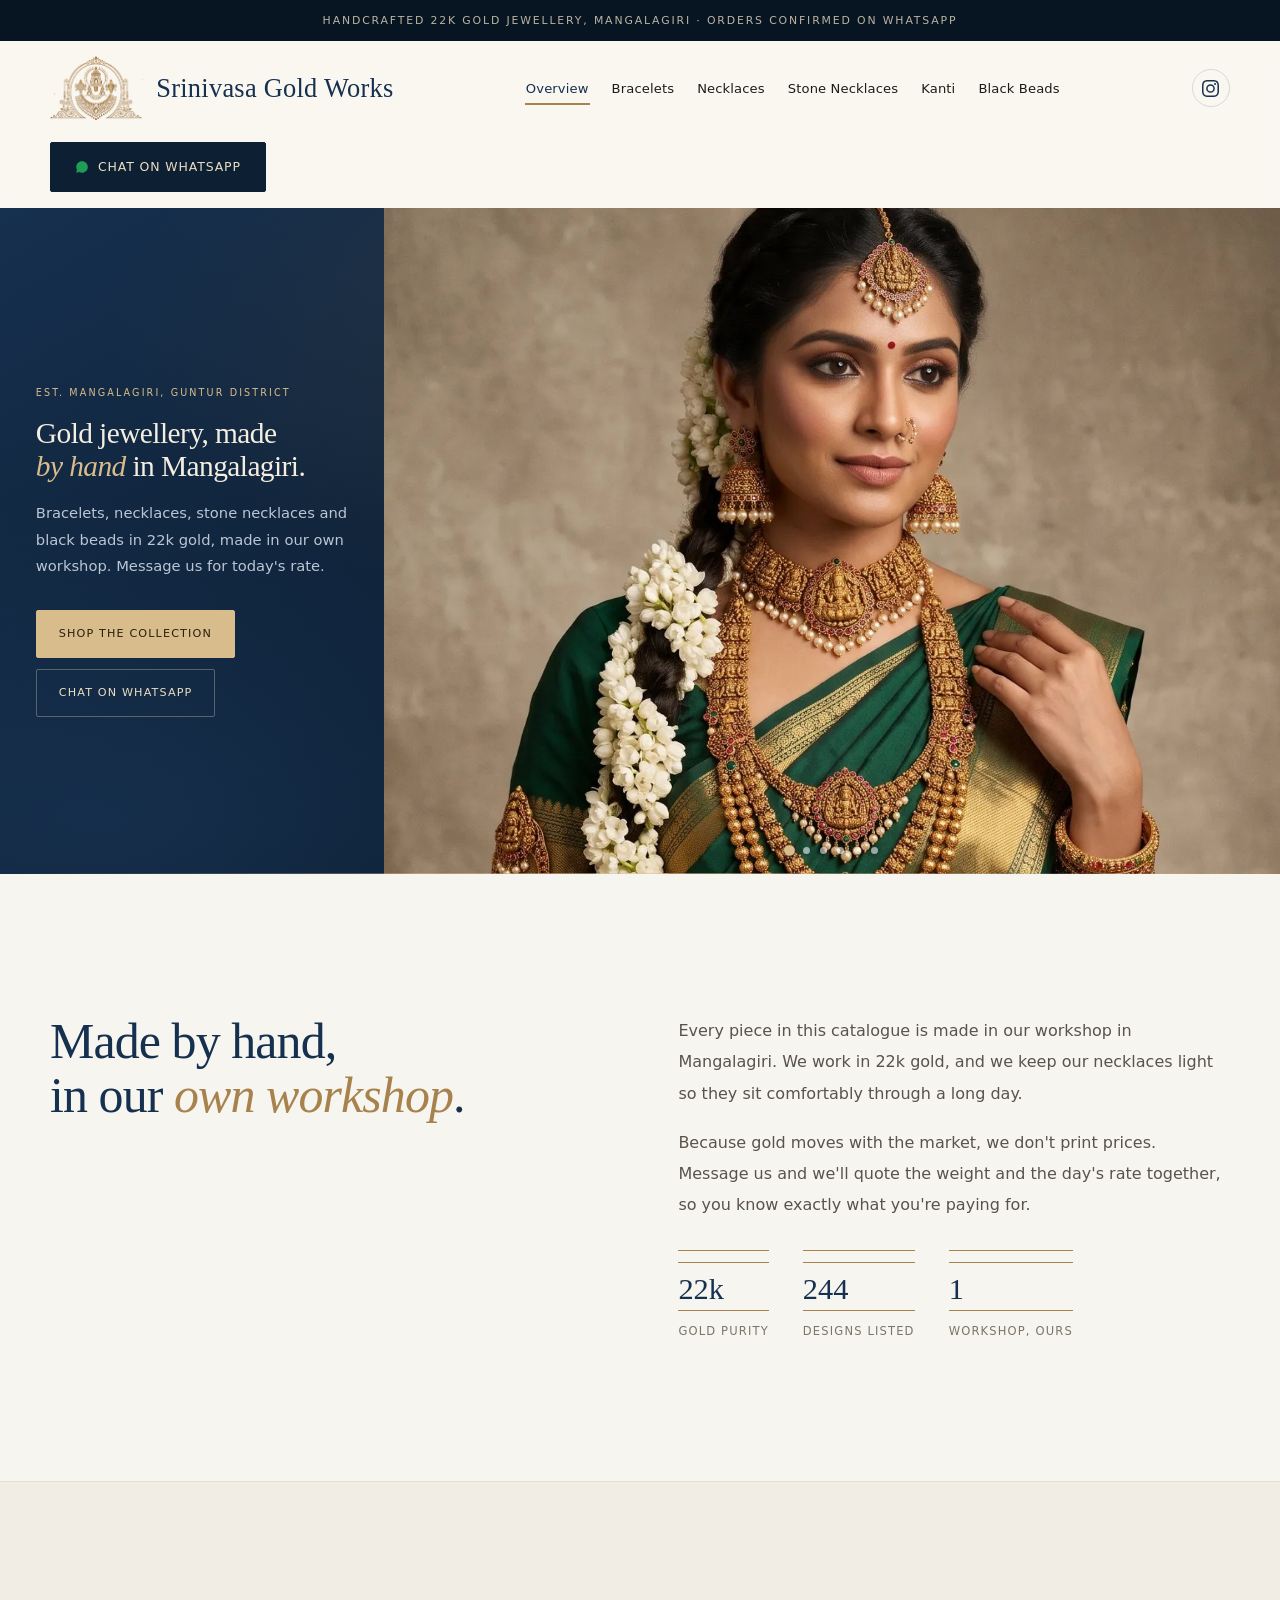
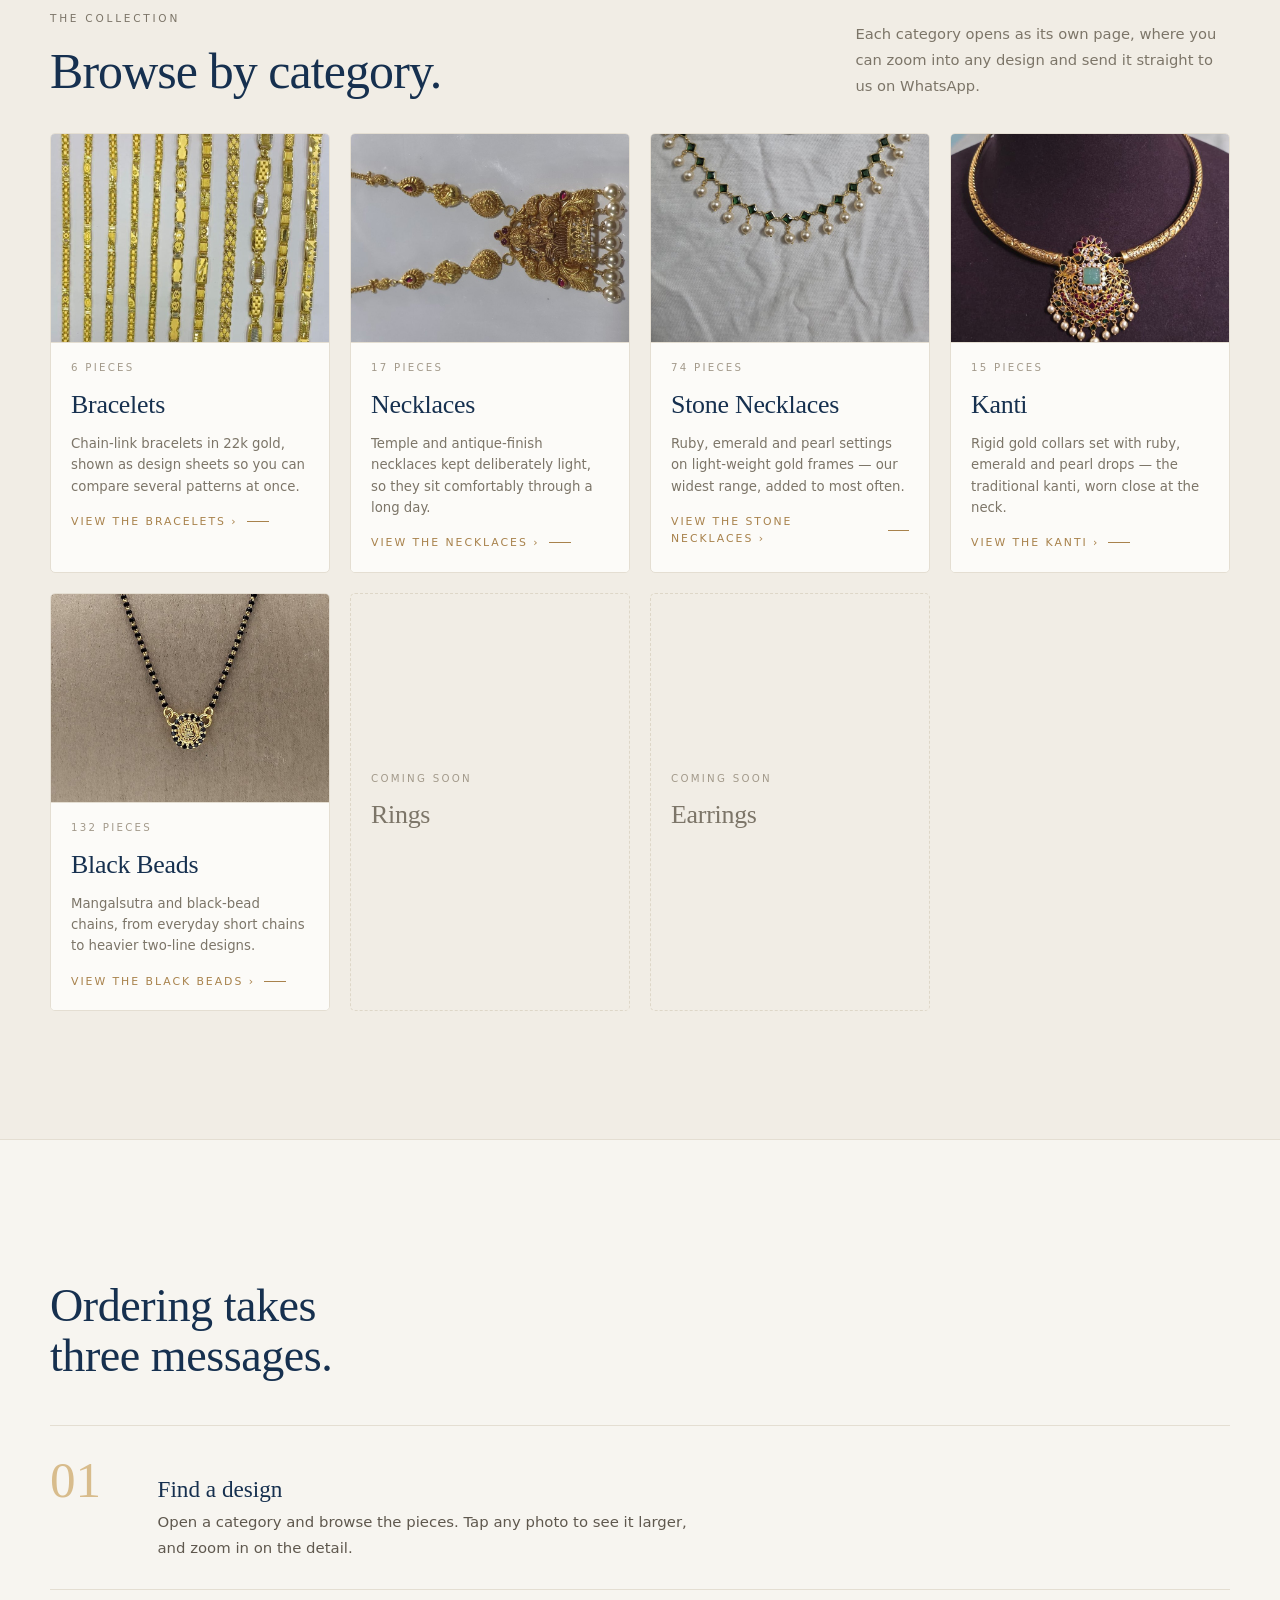
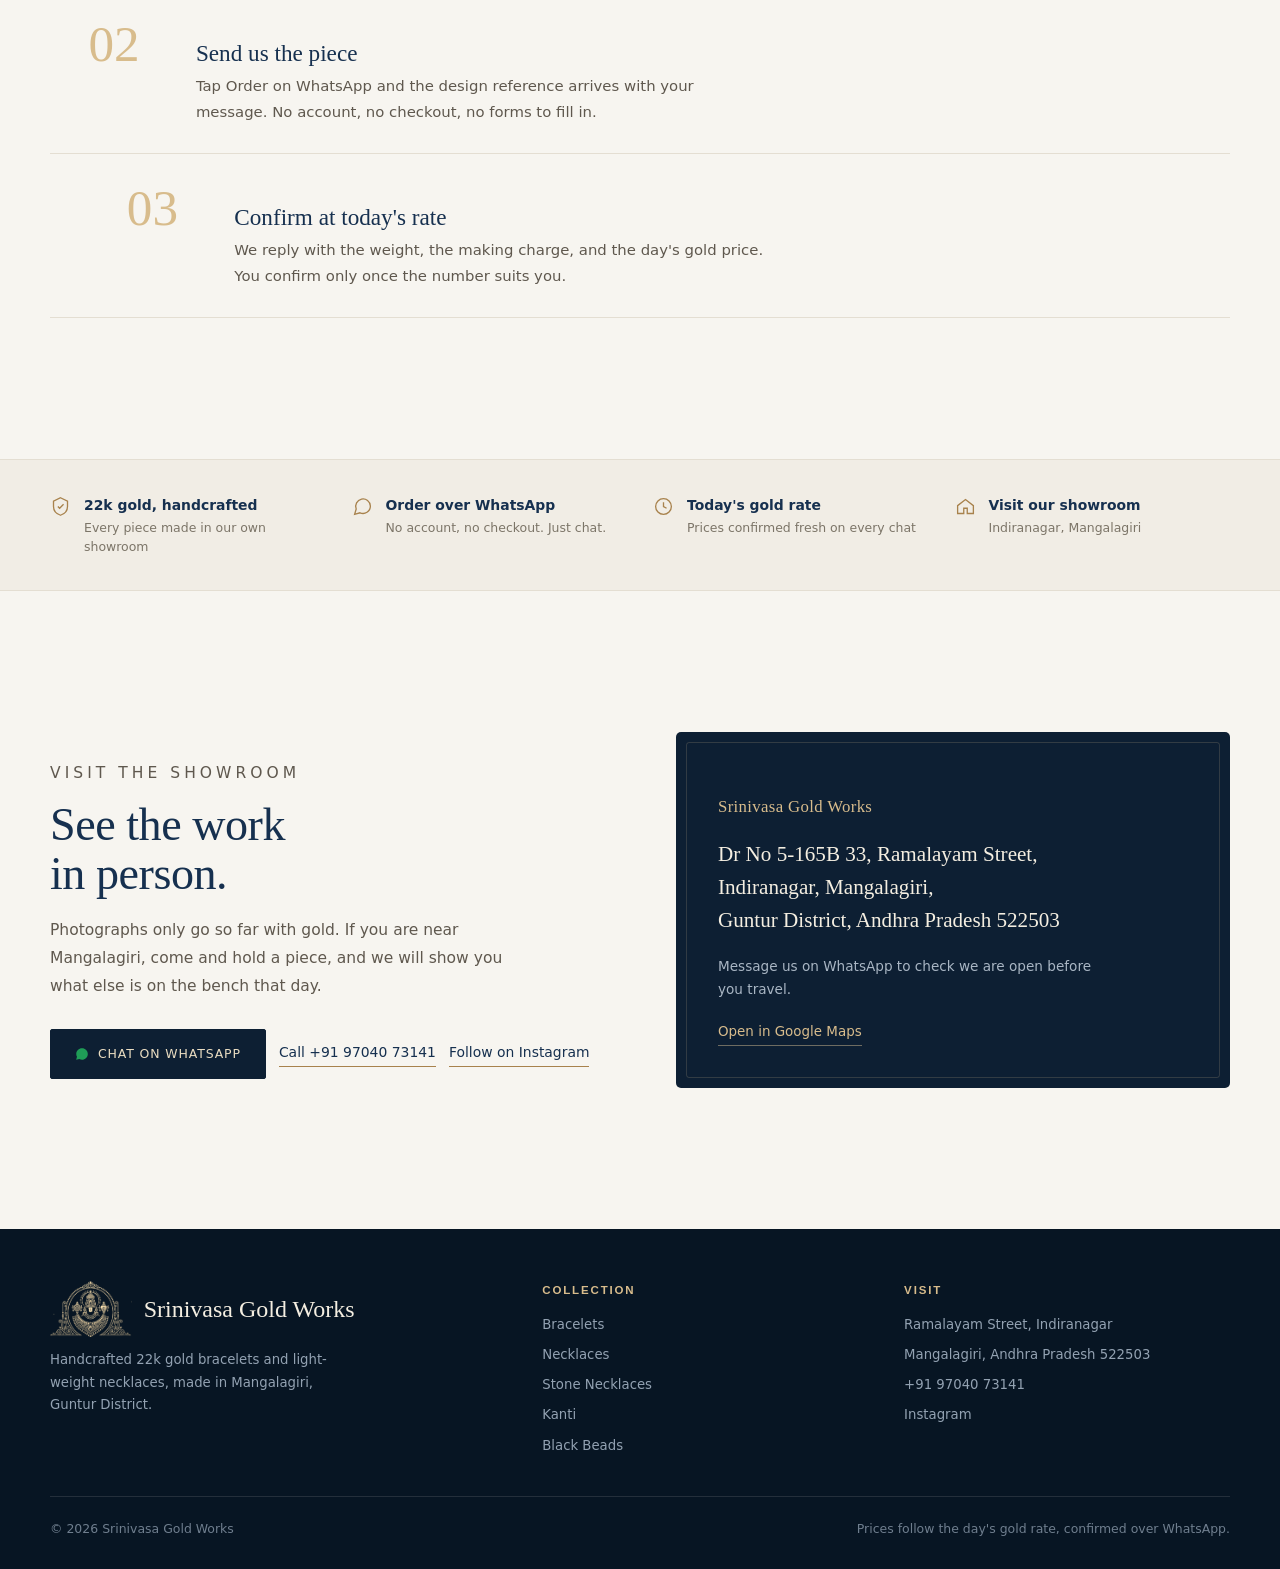
==== commit 328f076f: "Hero: 30/70 split, and pull the crops back to a natural framing The last crops were cut so close the" ====
--- a/index.html
+++ b/index.html
@@ -22,7 +22,7 @@
 <link rel="preconnect" href="https://fonts.googleapis.com">
 <link rel="preconnect" href="https://fonts.gstatic.com" crossorigin>
 <link rel="stylesheet" href="https://fonts.googleapis.com/css2?family=Cormorant+Garamond:ital,wght@0,400;0,500;0,600;0,700;1,400&family=Inter:wght@400;500;600;700&display=swap">
-<link rel="stylesheet" href="css/site.css?v=af37be3e">
+<link rel="stylesheet" href="css/site.css?v=34654cf1">
 <noscript><style>.reveal{opacity:1;transform:none}.card-media img,.cat-tile-img{opacity:1}</style></noscript>
 </head>
 <body data-page="home">
--- a/css/site.css
+++ b/css/site.css
@@ -150,16 +150,22 @@
   background:linear-gradient(90deg, transparent, rgba(228,201,154,.55), transparent);
 }
 .hero .eyebrow{ color:var(--gold-light); }
+/* The copy column is 30% wide, so the headline runs smaller here than a
+   full-width hero would carry. */
 .hero h1{
-  margin-top:18px;
-  font-size:clamp(2.5rem, 4.4vw, 4.2rem); font-weight:400;
-  line-height:1.05; letter-spacing:-.022em; max-width:14ch;
+  margin-top:16px;
+  font-size:clamp(1.7rem, 2.3vw, 2.7rem); font-weight:400;
+  line-height:1.1; letter-spacing:-.02em;
 }
 .hero h1 em{ font-style:italic; font-weight:400; color:var(--gold-light); }
 .hero p{
-  margin-top:24px; max-width:42ch; font-size:1rem; color:#BAC6D4; line-height:1.85;
-}
-.hero-actions{ margin-top:38px; display:flex; gap:14px; flex-wrap:wrap; }
+  margin-top:18px; font-size:.92rem; color:#BAC6D4; line-height:1.8;
+}
+.hero .eyebrow{ font-size:.6rem; letter-spacing:.22em; }
+.hero-actions{ margin-top:30px; display:flex; gap:11px; flex-wrap:wrap; }
+.hero-actions .btn-gold, .hero-actions .btn-ghost{
+  padding:14px 22px; font-size:.7rem; letter-spacing:.1em;
+}
 
 .btn-gold, .btn-ghost{
   display:inline-flex; align-items:center; justify-content:center;
@@ -178,15 +184,17 @@
    full brightness with nothing laid over it. */
 .hero{
   display:grid;
-  grid-template-columns:minmax(0,1fr) minmax(0,1.06fr);
+  grid-template-columns:minmax(0,30fr) minmax(0,70fr);
   align-items:stretch;
   min-height:clamp(520px,74vh,720px);
 }
 .hero-copy{ display:flex; align-items:center; }
+/* A gutter-aligned left padding would eat most of a 30% column, so the copy
+   runs to its own modest inset instead. */
 .hero-copy-inner{
-  width:100%; max-width:36rem; margin-left:auto;
-  padding:clamp(64px,7vw,96px) clamp(30px,3.4vw,56px) clamp(64px,7vw,96px)
-          max(var(--pad), (100vw - var(--maxw)) / 2);
+  width:100%;
+  padding:clamp(48px,6vw,78px) clamp(22px,2vw,36px)
+          clamp(48px,6vw,78px) clamp(26px,2.8vw,52px);
 }
 .hero-media{ position:relative; overflow:hidden; }
 
@@ -598,12 +606,23 @@
   .craft-grid, .visit-grid{ grid-template-columns:1fr; }
   .foot-grid{ grid-template-columns:1fr 1fr; }
 }
+/* 30% of a laptop screen is too narrow for the headline: stack before then. */
+@media (max-width:1080px){
+  .hero{ grid-template-columns:1fr; min-height:0; }
+  .hero-media{ order:-1; aspect-ratio:3/2; }
+  .hero-copy-inner{
+    padding:clamp(44px,6vw,64px) max(var(--pad), (100vw - var(--maxw)) / 2);
+  }
+  .hero h1{ font-size:clamp(2.2rem,4.6vw,3rem); }
+  .hero p{ font-size:1rem; max-width:52ch; }
+  .hero-actions .btn-gold, .hero-actions .btn-ghost{
+    padding:16px 30px; font-size:.76rem; letter-spacing:.13em;
+  }
+}
 @media (max-width:820px){
   :root{ --pad:20px; }
-  .hero{ grid-template-columns:1fr; min-height:0; }
-  .hero-media{ order:-1; aspect-ratio:3/2; }
-  .hero-copy-inner{ max-width:none; margin:0; padding:clamp(40px,8vw,56px) var(--pad); }
-  .hero h1{ font-size:clamp(2.3rem,9vw,3.2rem); }
+  .hero-copy-inner{ padding:clamp(40px,8vw,56px) var(--pad); }
+  .hero h1{ font-size:clamp(2.1rem,8vw,3rem); }
   .hero-bg img.is-portrait{ object-position:center 18%; }
   .header-inner{ padding:13px var(--pad) 9px; gap:12px; }
   .toolbar{ flex-direction:column-reverse; align-items:stretch; }
